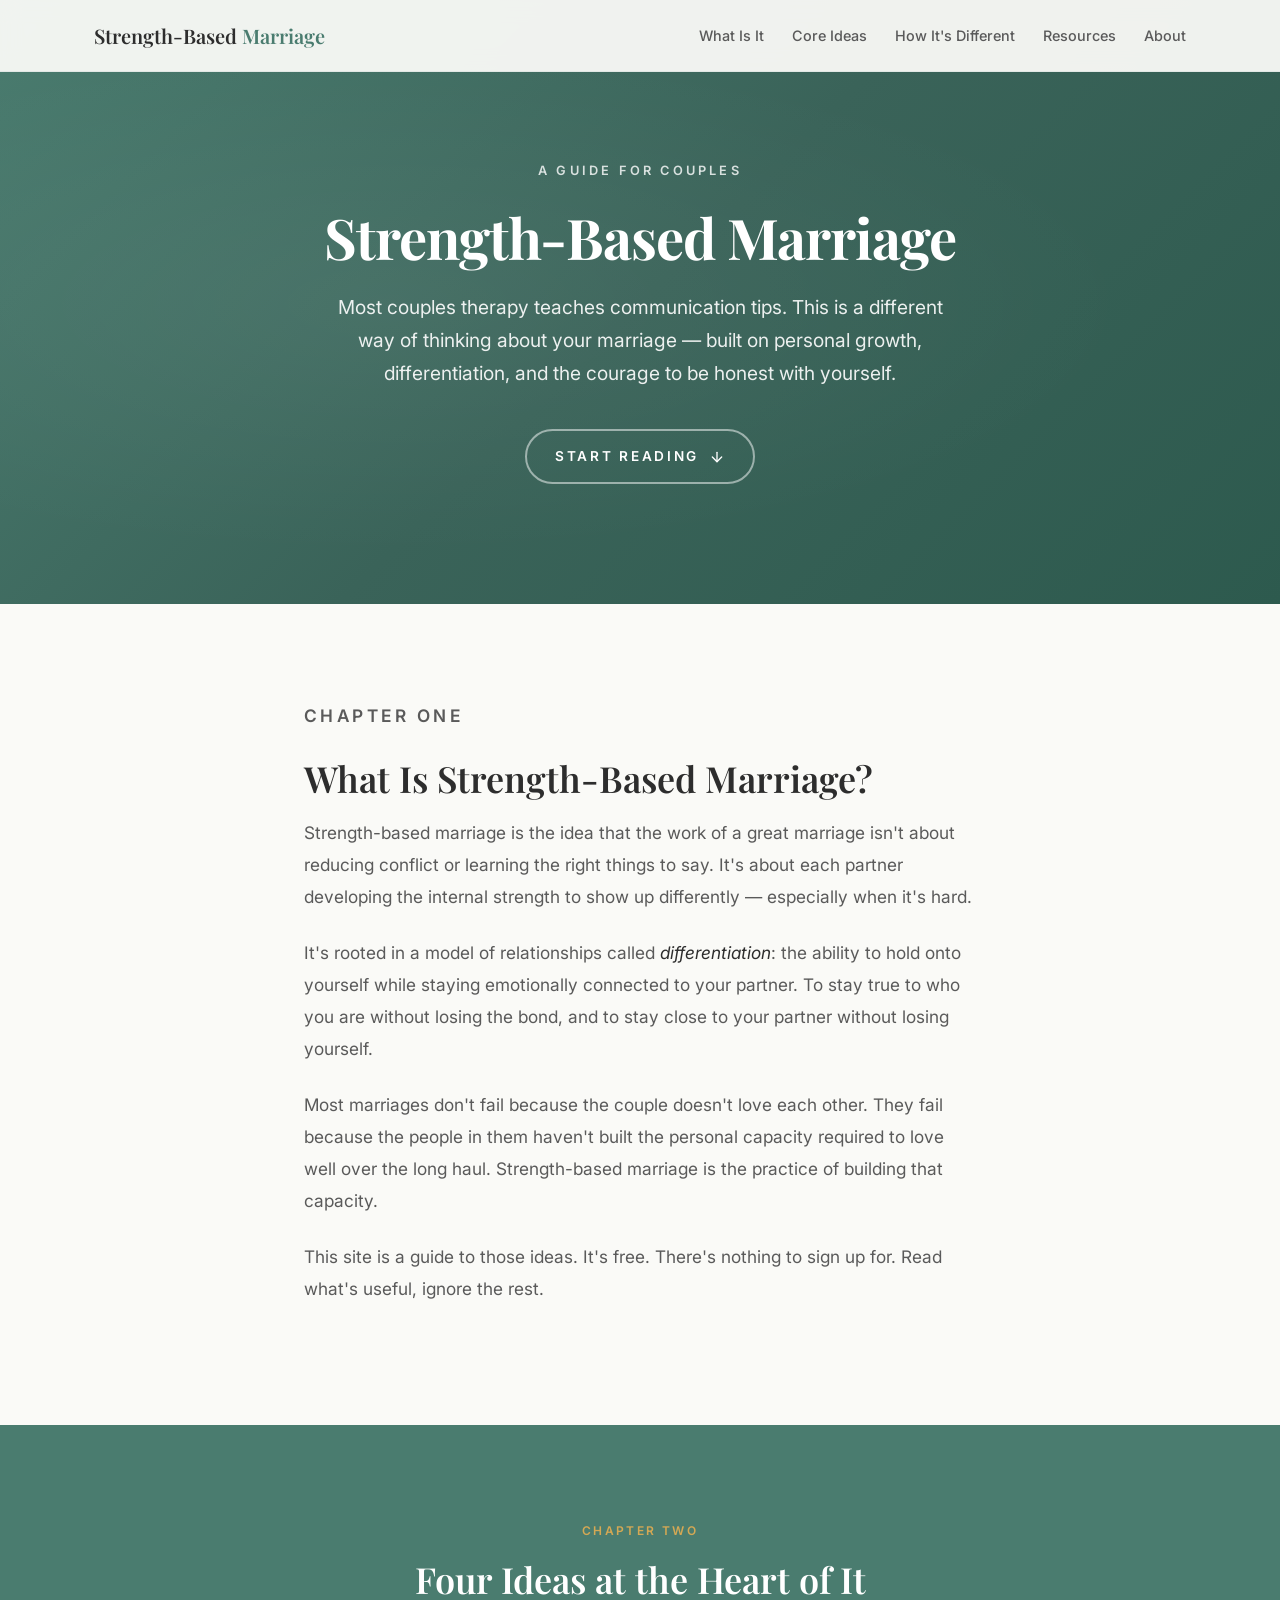
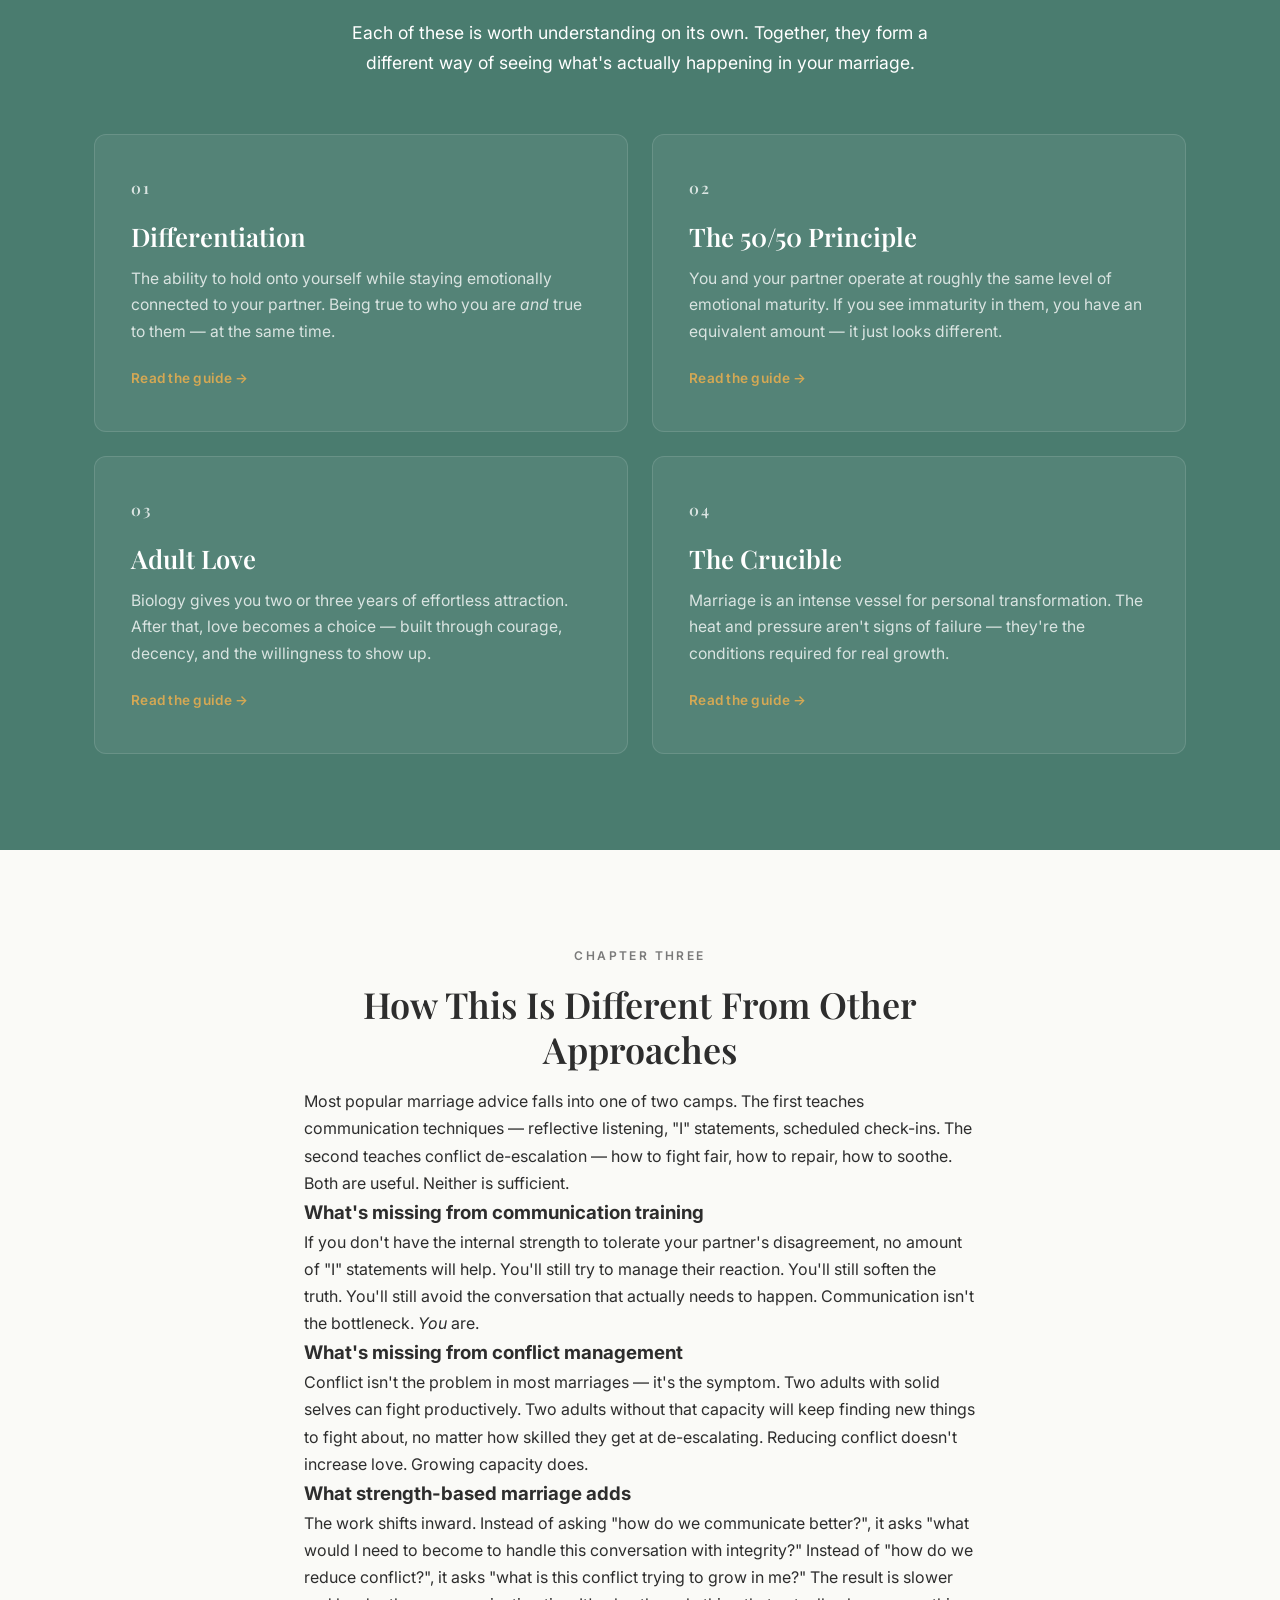
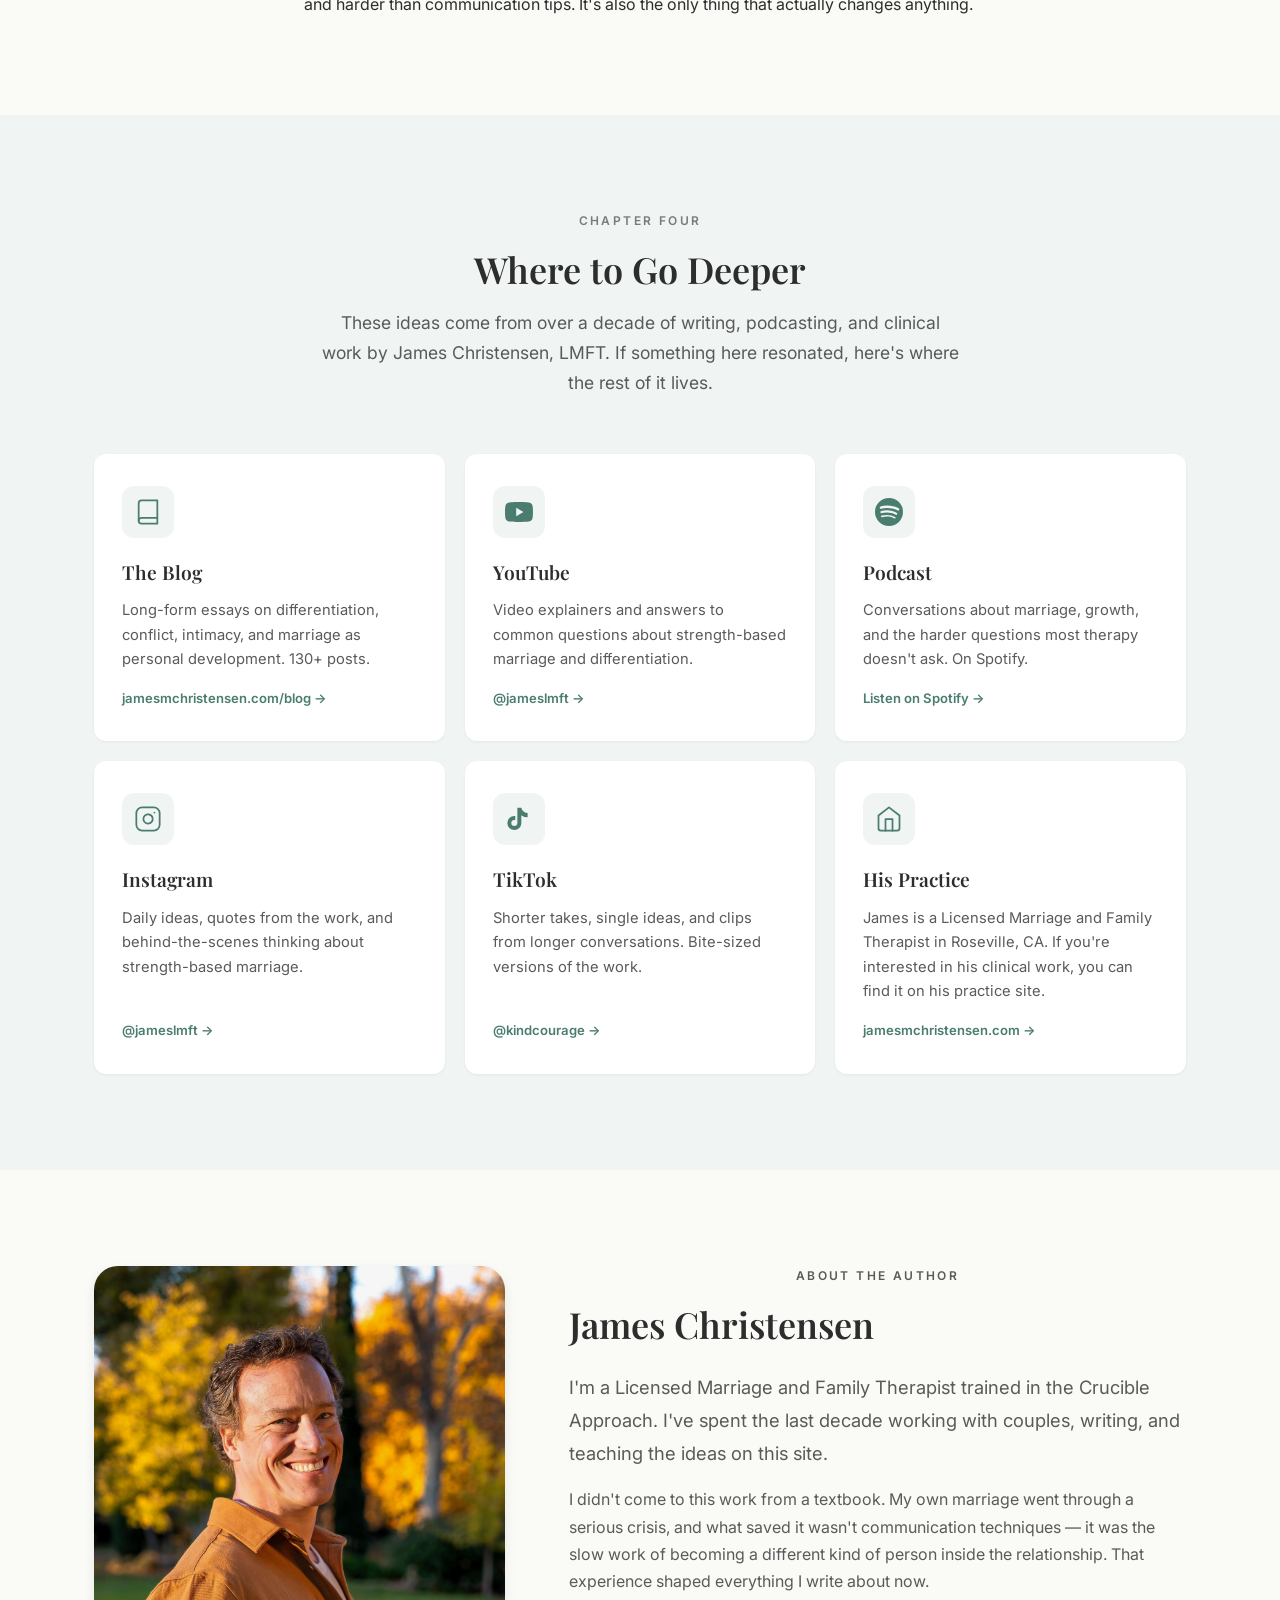
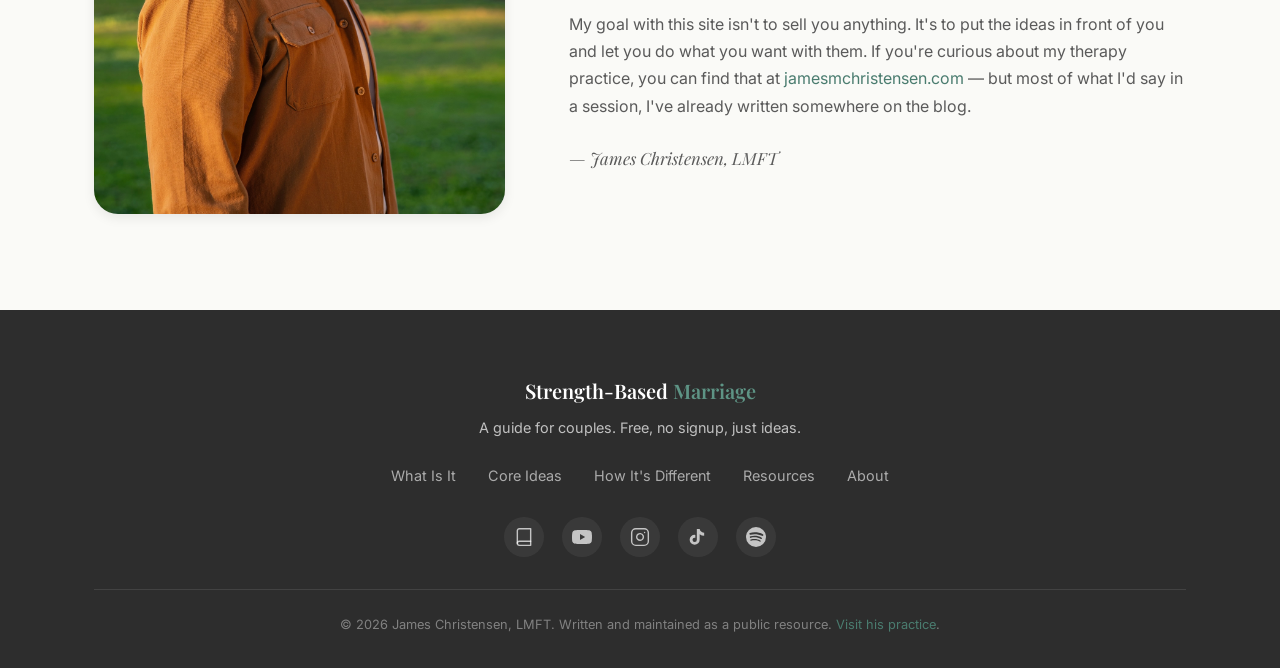
==== index.html @ 33a71a79 "Redesign as an educational guide Strip the commercial framing and reposition the site as a free guid" ====
<!DOCTYPE html>
<html lang="en">
<head>
  <meta charset="UTF-8">
  <meta name="viewport" content="width=device-width, initial-scale=1.0">
  <title>Strength-Based Marriage | A Guide for Couples</title>
  <meta name="description" content="A guide to strength-based marriage. Most couples therapy teaches communication tips. This is a different way of thinking about your relationship — built on differentiation, personal growth, and the courage to be honest with yourself.">
  <link rel="preconnect" href="https://fonts.googleapis.com">
  <link rel="preconnect" href="https://fonts.gstatic.com" crossorigin>
  <link href="https://fonts.googleapis.com/css2?family=Inter:wght@400;500;600&family=Playfair+Display:wght@500;600;700;800;900&display=swap" rel="stylesheet">
  <link rel="stylesheet" href="styles.css">
</head>
<body>

  <!-- Navigation -->
  <nav class="nav" id="nav">
    <div class="container nav-inner">
      <a href="#" class="nav-logo">Strength-Based <span>Marriage</span></a>
      <button class="nav-toggle" id="nav-toggle" aria-label="Toggle menu">
        <span></span><span></span><span></span>
      </button>
      <ul class="nav-links" id="nav-links">
        <li><a href="#what-is-it">What Is It</a></li>
        <li><a href="#core-ideas">Core Ideas</a></li>
        <li><a href="#different">How It's Different</a></li>
        <li><a href="#resources">Resources</a></li>
        <li><a href="#about">About</a></li>
      </ul>
    </div>
  </nav>

  <!-- Hero -->
  <header class="hero" id="hero">
    <div class="container hero-inner">
      <p class="hero-eyebrow">A Guide for Couples</p>
      <h1>Strength-Based Marriage</h1>
      <p class="hero-sub">Most couples therapy teaches communication tips. This is a different way of thinking about your marriage &mdash; built on personal growth, differentiation, and the courage to be honest with yourself.</p>
      <a href="#what-is-it" class="hero-arrow" aria-label="Read more">
        <span>Start reading</span>
        <svg width="16" height="16" viewBox="0 0 24 24" fill="none" stroke="currentColor" stroke-width="2" stroke-linecap="round" stroke-linejoin="round"><line x1="12" y1="5" x2="12" y2="19"/><polyline points="19 12 12 19 5 12"/></svg>
      </a>
    </div>
  </header>

  <!-- What is it -->
  <section class="section section-prose" id="what-is-it">
    <div class="container container-narrow">
      <p class="section-eyebrow">Chapter One</p>
      <h2 class="section-title">What Is Strength-Based Marriage?</h2>
      <p>Strength-based marriage is the idea that the work of a great marriage isn't about reducing conflict or learning the right things to say. It's about each partner developing the internal strength to show up differently &mdash; especially when it's hard.</p>
      <p>It's rooted in a model of relationships called <em>differentiation</em>: the ability to hold onto yourself while staying emotionally connected to your partner. To stay true to who you are without losing the bond, and to stay close to your partner without losing yourself.</p>
      <p>Most marriages don't fail because the couple doesn't love each other. They fail because the people in them haven't built the personal capacity required to love well over the long haul. Strength-based marriage is the practice of building that capacity.</p>
      <p>This site is a guide to those ideas. It's free. There's nothing to sign up for. Read what's useful, ignore the rest.</p>
    </div>
  </section>

  <!-- Core Ideas -->
  <section class="section section-dark" id="core-ideas">
    <div class="container">
      <p class="section-eyebrow eyebrow-light">Chapter Two</p>
      <h2 class="section-title light">Four Ideas at the Heart of It</h2>
      <p class="section-subtitle light">Each of these is worth understanding on its own. Together, they form a different way of seeing what's actually happening in your marriage.</p>
      <div class="grid-2">
        <a href="differentiation.html" class="idea-card">
          <p class="idea-number">01</p>
          <h3>Differentiation</h3>
          <p>The ability to hold onto yourself while staying emotionally connected to your partner. Being true to who you are <em>and</em> true to them &mdash; at the same time.</p>
          <span class="idea-link">Read the guide &rarr;</span>
        </a>
        <a href="the-50-50-principle.html" class="idea-card">
          <p class="idea-number">02</p>
          <h3>The 50/50 Principle</h3>
          <p>You and your partner operate at roughly the same level of emotional maturity. If you see immaturity in them, you have an equivalent amount &mdash; it just looks different.</p>
          <span class="idea-link">Read the guide &rarr;</span>
        </a>
        <a href="adult-love.html" class="idea-card">
          <p class="idea-number">03</p>
          <h3>Adult Love</h3>
          <p>Biology gives you two or three years of effortless attraction. After that, love becomes a choice &mdash; built through courage, decency, and the willingness to show up.</p>
          <span class="idea-link">Read the guide &rarr;</span>
        </a>
        <a href="the-crucible.html" class="idea-card">
          <p class="idea-number">04</p>
          <h3>The Crucible</h3>
          <p>Marriage is an intense vessel for personal transformation. The heat and pressure aren't signs of failure &mdash; they're the conditions required for real growth.</p>
          <span class="idea-link">Read the guide &rarr;</span>
        </a>
      </div>
    </div>
  </section>

  <!-- How It's Different -->
  <section class="section" id="different">
    <div class="container container-narrow">
      <p class="section-eyebrow">Chapter Three</p>
      <h2 class="section-title">How This Is Different From Other Approaches</h2>
      <p>Most popular marriage advice falls into one of two camps. The first teaches communication techniques &mdash; reflective listening, "I" statements, scheduled check-ins. The second teaches conflict de-escalation &mdash; how to fight fair, how to repair, how to soothe. Both are useful. Neither is sufficient.</p>

      <h3>What's missing from communication training</h3>
      <p>If you don't have the internal strength to tolerate your partner's disagreement, no amount of "I" statements will help. You'll still try to manage their reaction. You'll still soften the truth. You'll still avoid the conversation that actually needs to happen. Communication isn't the bottleneck. <em>You</em> are.</p>

      <h3>What's missing from conflict management</h3>
      <p>Conflict isn't the problem in most marriages &mdash; it's the symptom. Two adults with solid selves can fight productively. Two adults without that capacity will keep finding new things to fight about, no matter how skilled they get at de-escalating. Reducing conflict doesn't increase love. Growing capacity does.</p>

      <h3>What strength-based marriage adds</h3>
      <p>The work shifts inward. Instead of asking "how do we communicate better?", it asks "what would I need to become to handle this conversation with integrity?" Instead of "how do we reduce conflict?", it asks "what is this conflict trying to grow in me?" The result is slower and harder than communication tips. It's also the only thing that actually changes anything.</p>
    </div>
  </section>

  <!-- Resources -->
  <section class="section section-alt" id="resources">
    <div class="container">
      <p class="section-eyebrow">Chapter Four</p>
      <h2 class="section-title">Where to Go Deeper</h2>
      <p class="section-subtitle">These ideas come from over a decade of writing, podcasting, and clinical work by James Christensen, LMFT. If something here resonated, here's where the rest of it lives.</p>
      <div class="resources-grid">
        <a href="https://jamesmchristensen.com/blog" target="_blank" rel="noopener" class="resource-card">
          <div class="resource-icon">
            <svg width="28" height="28" viewBox="0 0 24 24" fill="none" stroke="currentColor" stroke-width="1.5" stroke-linecap="round" stroke-linejoin="round"><path d="M4 19.5A2.5 2.5 0 016.5 17H20"/><path d="M6.5 2H20v20H6.5A2.5 2.5 0 014 19.5v-15A2.5 2.5 0 016.5 2z"/></svg>
          </div>
          <h3>The Blog</h3>
          <p>Long-form essays on differentiation, conflict, intimacy, and marriage as personal development. 130+ posts.</p>
          <span class="resource-link">jamesmchristensen.com/blog &rarr;</span>
        </a>
        <a href="https://youtube.com/@jameslmft" target="_blank" rel="noopener" class="resource-card">
          <div class="resource-icon">
            <svg width="28" height="28" viewBox="0 0 24 24" fill="currentColor"><path d="M23.5 6.2a3 3 0 00-2.1-2.1C19.5 3.5 12 3.5 12 3.5s-7.5 0-9.4.6A3 3 0 00.5 6.2C0 8.1 0 12 0 12s0 3.9.5 5.8a3 3 0 002.1 2.1c1.9.6 9.4.6 9.4.6s7.5 0 9.4-.6a3 3 0 002.1-2.1c.5-1.9.5-5.8.5-5.8s0-3.9-.5-5.8zM9.6 15.6V8.4l6.2 3.6-6.2 3.6z"/></svg>
          </div>
          <h3>YouTube</h3>
          <p>Video explainers and answers to common questions about strength-based marriage and differentiation.</p>
          <span class="resource-link">@jameslmft &rarr;</span>
        </a>
        <a href="https://open.spotify.com/show/2PC7NKPstyNi08TNfYcyaT" target="_blank" rel="noopener" class="resource-card">
          <div class="resource-icon">
            <svg width="28" height="28" viewBox="0 0 24 24" fill="currentColor"><path d="M12 0a12 12 0 100 24 12 12 0 000-24zm5.5 17.3a.7.7 0 01-1 .2c-2.8-1.7-6.3-2-10.5-1.1a.7.7 0 11-.3-1.4c4.5-1 8.4-.6 11.5 1.3a.7.7 0 01.3 1zm1.5-3.3a.9.9 0 01-1.2.3c-3.2-2-8.1-2.5-11.9-1.4a.9.9 0 11-.5-1.7c4.3-1.3 9.7-.7 13.4 1.6a.9.9 0 01.2 1.2zm.1-3.4c-3.8-2.3-10.1-2.5-13.7-1.4a1 1 0 11-.6-2c4.2-1.3 11.1-1 15.5 1.6a1 1 0 11-1.1 1.8z"/></svg>
          </div>
          <h3>Podcast</h3>
          <p>Conversations about marriage, growth, and the harder questions most therapy doesn't ask. On Spotify.</p>
          <span class="resource-link">Listen on Spotify &rarr;</span>
        </a>
        <a href="https://instagram.com/jameslmft" target="_blank" rel="noopener" class="resource-card">
          <div class="resource-icon">
            <svg width="28" height="28" viewBox="0 0 24 24" fill="none" stroke="currentColor" stroke-width="1.5" stroke-linecap="round" stroke-linejoin="round"><rect x="2" y="2" width="20" height="20" rx="5"/><path d="M16 11.4A4 4 0 1112.6 8 4 4 0 0116 11.4z"/><line x1="17.5" y1="6.5" x2="17.51" y2="6.5"/></svg>
          </div>
          <h3>Instagram</h3>
          <p>Daily ideas, quotes from the work, and behind-the-scenes thinking about strength-based marriage.</p>
          <span class="resource-link">@jameslmft &rarr;</span>
        </a>
        <a href="https://www.tiktok.com/@kindcourage" target="_blank" rel="noopener" class="resource-card">
          <div class="resource-icon">
            <svg width="28" height="28" viewBox="0 0 24 24" fill="currentColor"><path d="M19.6 6.9a5.7 5.7 0 01-3.4-1.1 5.7 5.7 0 01-2.2-3.5h-3.4v13.1a2.6 2.6 0 11-2.6-2.6c.3 0 .5 0 .8.1V9.5a6 6 0 00-.8-.1 6 6 0 106 6V8.7a8.8 8.8 0 005.4 1.9V6.9h.2z"/></svg>
          </div>
          <h3>TikTok</h3>
          <p>Shorter takes, single ideas, and clips from longer conversations. Bite-sized versions of the work.</p>
          <span class="resource-link">@kindcourage &rarr;</span>
        </a>
        <a href="https://jamesmchristensen.com" target="_blank" rel="noopener" class="resource-card">
          <div class="resource-icon">
            <svg width="28" height="28" viewBox="0 0 24 24" fill="none" stroke="currentColor" stroke-width="1.5" stroke-linecap="round" stroke-linejoin="round"><path d="M3 9l9-7 9 7v11a2 2 0 01-2 2H5a2 2 0 01-2-2z"/><polyline points="9 22 9 12 15 12 15 22"/></svg>
          </div>
          <h3>His Practice</h3>
          <p>James is a Licensed Marriage and Family Therapist in Roseville, CA. If you're interested in his clinical work, you can find it on his practice site.</p>
          <span class="resource-link">jamesmchristensen.com &rarr;</span>
        </a>
      </div>
    </div>
  </section>

  <!-- About -->
  <section class="section" id="about">
    <div class="container">
      <div class="about-layout">
        <div class="about-image">
          <img src="images/james-christensen.jpg" alt="James Christensen, LMFT" class="about-photo">
        </div>
        <div class="about-content">
          <p class="section-eyebrow">About the Author</p>
          <h2 class="section-title text-left">James Christensen</h2>
          <p class="lead">I'm a Licensed Marriage and Family Therapist trained in the Crucible Approach. I've spent the last decade working with couples, writing, and teaching the ideas on this site.</p>
          <p>I didn't come to this work from a textbook. My own marriage went through a serious crisis, and what saved it wasn't communication techniques &mdash; it was the slow work of becoming a different kind of person inside the relationship. That experience shaped everything I write about now.</p>
          <p>My goal with this site isn't to sell you anything. It's to put the ideas in front of you and let you do what you want with them. If you're curious about my therapy practice, you can find that at <a href="https://jamesmchristensen.com" target="_blank" rel="noopener">jamesmchristensen.com</a> &mdash; but most of what I'd say in a session, I've already written somewhere on the blog.</p>
          <p class="byline">&mdash; James Christensen, LMFT</p>
        </div>
      </div>
    </div>
  </section>

  <!-- Footer -->
  <footer class="footer">
    <div class="container footer-inner">
      <div class="footer-brand">
        <a href="#" class="nav-logo">Strength-Based <span>Marriage</span></a>
        <p>A guide for couples. Free, no signup, just ideas.</p>
      </div>
      <div class="footer-links">
        <a href="#what-is-it">What Is It</a>
        <a href="#core-ideas">Core Ideas</a>
        <a href="#different">How It's Different</a>
        <a href="#resources">Resources</a>
        <a href="#about">About</a>
      </div>
      <div class="footer-social" aria-label="Social links">
        <a href="https://jamesmchristensen.com/blog" target="_blank" rel="noopener" aria-label="Blog">
          <svg width="20" height="20" viewBox="0 0 24 24" fill="none" stroke="currentColor" stroke-width="1.7" stroke-linecap="round" stroke-linejoin="round"><path d="M4 19.5A2.5 2.5 0 016.5 17H20"/><path d="M6.5 2H20v20H6.5A2.5 2.5 0 014 19.5v-15A2.5 2.5 0 016.5 2z"/></svg>
        </a>
        <a href="https://youtube.com/@jameslmft" target="_blank" rel="noopener" aria-label="YouTube">
          <svg width="20" height="20" viewBox="0 0 24 24" fill="currentColor"><path d="M23.5 6.2a3 3 0 00-2.1-2.1C19.5 3.5 12 3.5 12 3.5s-7.5 0-9.4.6A3 3 0 00.5 6.2C0 8.1 0 12 0 12s0 3.9.5 5.8a3 3 0 002.1 2.1c1.9.6 9.4.6 9.4.6s7.5 0 9.4-.6a3 3 0 002.1-2.1c.5-1.9.5-5.8.5-5.8s0-3.9-.5-5.8zM9.6 15.6V8.4l6.2 3.6-6.2 3.6z"/></svg>
        </a>
        <a href="https://instagram.com/jameslmft" target="_blank" rel="noopener" aria-label="Instagram">
          <svg width="20" height="20" viewBox="0 0 24 24" fill="none" stroke="currentColor" stroke-width="1.7" stroke-linecap="round" stroke-linejoin="round"><rect x="2" y="2" width="20" height="20" rx="5"/><path d="M16 11.4A4 4 0 1112.6 8 4 4 0 0116 11.4z"/><line x1="17.5" y1="6.5" x2="17.51" y2="6.5"/></svg>
        </a>
        <a href="https://www.tiktok.com/@kindcourage" target="_blank" rel="noopener" aria-label="TikTok">
          <svg width="20" height="20" viewBox="0 0 24 24" fill="currentColor"><path d="M19.6 6.9a5.7 5.7 0 01-3.4-1.1 5.7 5.7 0 01-2.2-3.5h-3.4v13.1a2.6 2.6 0 11-2.6-2.6c.3 0 .5 0 .8.1V9.5a6 6 0 00-.8-.1 6 6 0 106 6V8.7a8.8 8.8 0 005.4 1.9V6.9h.2z"/></svg>
        </a>
        <a href="https://open.spotify.com/show/2PC7NKPstyNi08TNfYcyaT" target="_blank" rel="noopener" aria-label="Podcast on Spotify">
          <svg width="20" height="20" viewBox="0 0 24 24" fill="currentColor"><path d="M12 0a12 12 0 100 24 12 12 0 000-24zm5.5 17.3a.7.7 0 01-1 .2c-2.8-1.7-6.3-2-10.5-1.1a.7.7 0 11-.3-1.4c4.5-1 8.4-.6 11.5 1.3a.7.7 0 01.3 1zm1.5-3.3a.9.9 0 01-1.2.3c-3.2-2-8.1-2.5-11.9-1.4a.9.9 0 11-.5-1.7c4.3-1.3 9.7-.7 13.4 1.6a.9.9 0 01.2 1.2zm.1-3.4c-3.8-2.3-10.1-2.5-13.7-1.4a1 1 0 11-.6-2c4.2-1.3 11.1-1 15.5 1.6a1 1 0 11-1.1 1.8z"/></svg>
        </a>
      </div>
      <div class="footer-bottom">
        <p>&copy; 2026 James Christensen, LMFT. Written and maintained as a public resource. <a href="https://jamesmchristensen.com" target="_blank" rel="noopener">Visit his practice</a>.</p>
      </div>
    </div>
  </footer>

  <script src="script.js"></script>
</body>
</html>
---- styles.css ----
/* ===== Custom Properties ===== */
:root {
  --color-primary: #4A7C6F;
  --color-primary-dark: #3A6359;
  --color-primary-light: #5E9485;
  --color-accent: #C9973E;
  --color-accent-light: #D4A854;
  --color-text: #2D2D2D;
  --color-text-light: #5A5A5A;
  --color-text-muted: #7A7A7A;
  --color-bg: #FAFAF7;
  --color-bg-alt: #F0F5F3;
  --color-bg-card: #FFFFFF;
  --color-white: #FFFFFF;
  --color-border: #E2E8E5;
  --color-border-soft: #E2E8E5;
  --font-body: 'Inter', system-ui, -apple-system, sans-serif;
  --font-heading: 'Playfair Display', Georgia, serif;
  --max-width: 1140px;
  --nav-height: 72px;
  --radius: 8px;
  --radius-lg: 12px;
  --shadow-sm: 0 1px 3px rgba(0,0,0,0.06);
  --shadow-md: 0 4px 12px rgba(0,0,0,0.08);
  --shadow-lg: 0 8px 30px rgba(0,0,0,0.1);
  --transition: 0.3s ease;
}

/* ===== Reset ===== */
*, *::before, *::after { box-sizing: border-box; margin: 0; padding: 0; }
html { scroll-behavior: smooth; scroll-padding-top: var(--nav-height); }
html { -webkit-text-size-adjust: 100%; text-size-adjust: 100%; }
body {
  font-family: var(--font-body);
  color: var(--color-text);
  background: var(--color-bg);
  line-height: 1.7;
  font-size: 16px;
  -webkit-font-smoothing: antialiased;
  -webkit-text-size-adjust: 100%;
}
img { max-width: 100%; display: block; }
a { color: var(--color-primary); text-decoration: none; transition: color var(--transition); }
a:hover { color: var(--color-primary-dark); }
ul { list-style: none; }

/* ===== Layout ===== */
.container { max-width: var(--max-width); margin: 0 auto; padding: 0 24px; }
.container-narrow { max-width: 720px; }
.section { padding: 96px 0; position: relative; }
.section-alt { background: var(--color-bg-alt); }
.section-dark { background: var(--color-primary); color: var(--color-bg); }
.section-prose { padding: 96px 0; }
.section-prose .section-title,
.section-prose .section-eyebrow { text-align: left; margin-left: 0; }
.section-prose p {
  font-size: 1.08rem;
  line-height: 1.85;
  color: var(--color-text-light);
  margin-bottom: 24px;
}
.section-prose h3 {
  font-family: var(--font-heading);
  font-size: 1.45rem;
  font-weight: 600;
  margin: 56px 0 18px;
  color: var(--color-primary-dark);
  line-height: 1.3;
}
.section-prose em { color: var(--color-text); font-style: italic; }
.section-eyebrow {
  font-family: var(--font-body);
  font-size: 0.75rem;
  font-weight: 600;
  text-transform: uppercase;
  letter-spacing: 0.2em;
  color: var(--color-text-muted);
  text-align: center;
  margin-bottom: 16px;
}
.section-prose .section-eyebrow,
.section-eyebrow.text-left { text-align: left; }
.section-eyebrow.eyebrow-light {
  color: var(--color-accent-light);
}
.section-title {
  font-family: var(--font-heading);
  font-size: 2.25rem;
  font-weight: 600;
  color: var(--color-text);
  text-align: center;
  margin-bottom: 16px;
  line-height: 1.25;
}
.section-title.text-left { text-align: left; }
.section-title.light { color: var(--color-white); }
.section-subtitle {
  text-align: center;
  color: var(--color-text-light);
  max-width: 640px;
  margin: 0 auto 56px;
  font-size: 1.1rem;
  line-height: 1.7;
}
.section-subtitle.light { color: rgba(255,255,255,0.85); }
.section-dark .section-title,
.section-dark .section-subtitle { color: var(--color-white); }
.lead { font-size: 1.15rem; color: var(--color-text-light); line-height: 1.8; margin-bottom: 16px; }
.byline {
  font-family: var(--font-heading);
  font-style: italic;
  font-size: 1.05rem;
  color: var(--color-text-light);
  margin-top: 24px;
}
.grid-2 { display: grid; grid-template-columns: repeat(2, 1fr); gap: 24px; }
.grid-3 { display: grid; grid-template-columns: repeat(3, 1fr); gap: 24px; }

/* ===== Buttons ===== */
.btn {
  display: inline-block;
  padding: 14px 28px;
  border-radius: var(--radius);
  font-weight: 600;
  font-size: 0.95rem;
  text-align: center;
  transition: all var(--transition);
  cursor: pointer;
  border: 2px solid transparent;
  font-family: var(--font-body);
  letter-spacing: 0.01em;
}
.btn-primary {
  background: var(--color-primary);
  color: var(--color-white);
  border-color: var(--color-primary);
}
.btn-primary:hover {
  background: var(--color-primary-dark);
  border-color: var(--color-primary-dark);
  color: var(--color-white);
  transform: translateY(-1px);
  box-shadow: var(--shadow-md);
}
.btn-secondary {
  background: transparent;
  color: var(--color-primary);
  border-color: var(--color-primary);
}
.btn-secondary:hover {
  background: var(--color-primary);
  color: var(--color-white);
  transform: translateY(-1px);
}
.btn-outline {
  background: transparent;
  color: var(--color-white);
  border-color: rgba(255,255,255,0.5);
}
.btn-outline:hover {
  background: rgba(255,255,255,0.1);
  border-color: var(--color-white);
  color: var(--color-white);
}
.btn-nav {
  padding: 10px 22px;
  background: var(--color-accent);
  color: var(--color-white);
  border-color: var(--color-accent);
  border-radius: var(--radius);
}
.btn-nav:hover {
  background: var(--color-accent-light);
  border-color: var(--color-accent-light);
  color: var(--color-white);
}
.btn-full { width: 100%; }

/* ===== Navigation ===== */
.nav {
  position: fixed;
  top: 0;
  left: 0;
  right: 0;
  height: var(--nav-height);
  background: rgba(250, 250, 247, 0.95);
  -webkit-backdrop-filter: blur(10px);
  backdrop-filter: blur(10px);
  border-bottom: 1px solid var(--color-border);
  z-index: 1000;
  transition: box-shadow var(--transition);
}
.nav.scrolled { box-shadow: var(--shadow-sm); }
.nav-inner {
  display: flex;
  align-items: center;
  justify-content: space-between;
  height: 100%;
}
.nav-logo {
  font-family: var(--font-heading);
  font-size: 1.25rem;
  font-weight: 600;
  color: var(--color-text);
}
.nav-logo span { color: var(--color-primary); }
.nav-logo:hover { color: var(--color-text); }
.nav-links {
  display: flex;
  align-items: center;
  gap: 28px;
}
.nav-links a {
  color: var(--color-text-light);
  font-size: 0.9rem;
  font-weight: 500;
  transition: color var(--transition);
  text-decoration: none;
}
.nav-links a:hover { color: var(--color-primary); }
.nav-toggle {
  display: none;
  background: none;
  border: none;
  cursor: pointer;
  padding: 4px;
  flex-direction: column;
  gap: 5px;
}
.nav-toggle span {
  display: block;
  width: 24px;
  height: 2px;
  background: var(--color-text);
  transition: all var(--transition);
  border-radius: 2px;
}

/* ===== Hero ===== */
.hero {
  padding: 160px 0 120px;
  background: linear-gradient(135deg, var(--color-primary) 0%, var(--color-primary-dark) 50%, #2D5A4E 100%);
  color: var(--color-white);
  text-align: center;
  position: relative;
  overflow: hidden;
}
.hero::before {
  content: '';
  position: absolute;
  top: 0;
  left: 0;
  right: 0;
  bottom: 0;
  background: radial-gradient(ellipse at 30% 50%, rgba(255,255,255,0.05) 0%, transparent 60%);
  pointer-events: none;
}
.hero-inner { position: relative; max-width: 780px; margin: 0 auto; padding: 0 24px; }
.hero-eyebrow {
  font-family: var(--font-body);
  font-size: 0.8rem;
  font-weight: 600;
  text-transform: uppercase;
  letter-spacing: 0.25em;
  color: rgba(255,255,255,0.8);
  margin-bottom: 24px;
}
.hero h1 {
  font-family: var(--font-heading);
  font-size: 3.5rem;
  font-weight: 700;
  line-height: 1.1;
  margin-bottom: 24px;
  letter-spacing: -0.02em;
}
.hero-sub {
  font-size: 1.2rem;
  opacity: 0.9;
  line-height: 1.7;
  margin: 0 auto 40px;
  max-width: 620px;
}
.hero-arrow {
  display: inline-flex;
  align-items: center;
  gap: 10px;
  font-size: 0.85rem;
  font-weight: 600;
  text-transform: uppercase;
  letter-spacing: 0.2em;
  color: var(--color-white);
  text-decoration: none;
  padding: 14px 28px;
  border: 2px solid rgba(255,255,255,0.5);
  border-radius: 999px;
  transition: all var(--transition);
}
.hero-arrow:hover {
  background: rgba(255,255,255,0.1);
  border-color: var(--color-white);
  color: var(--color-white);
}
.hero-arrow svg { transition: transform var(--transition); }
.hero-arrow:hover svg { transform: translateY(3px); }

/* ===== Philosophy ===== */
.philosophy-card {
  background: var(--color-white);
  padding: 40px 32px;
  border-radius: var(--radius-lg);
  box-shadow: var(--shadow-sm);
  transition: all var(--transition);
}
.philosophy-card:hover {
  transform: translateY(-4px);
  box-shadow: var(--shadow-md);
}
.philosophy-icon {
  width: 64px;
  height: 64px;
  background: var(--color-bg-alt);
  border-radius: var(--radius);
  display: flex;
  align-items: center;
  justify-content: center;
  margin-bottom: 20px;
  color: var(--color-primary);
}
.philosophy-card h3 {
  font-family: var(--font-heading);
  font-size: 1.25rem;
  margin-bottom: 12px;
  color: var(--color-text);
}
.philosophy-card p {
  color: var(--color-text-light);
  font-size: 0.95rem;
  line-height: 1.7;
}

/* ===== About ===== */
.about-layout {
  display: grid;
  grid-template-columns: 1fr 1.5fr;
  gap: 64px;
  align-items: start;
}
.about-image-placeholder {
  width: 100%;
  aspect-ratio: 3/4;
  background: var(--color-bg-alt);
  border-radius: var(--radius-lg);
  display: flex;
  flex-direction: column;
  align-items: center;
  justify-content: center;
  color: var(--color-text-muted);
  gap: 8px;
}
.about-photo {
  width: 100%;
  height: auto;
  display: block;
  aspect-ratio: 3/4;
  object-fit: cover;
  object-position: center top;
  border-radius: 24px;
  box-shadow: var(--shadow-md);
}
.about-content p { margin-bottom: 16px; color: var(--color-text-light); }
.about-content .section-title { margin-bottom: 24px; }
.credentials {
  display: flex;
  flex-direction: column;
  gap: 16px;
  margin-top: 32px;
  padding-top: 32px;
  border-top: 1px solid var(--color-border);
}
.credential {
  display: flex;
  flex-direction: column;
  gap: 2px;
}
.credential strong { color: var(--color-primary); font-size: 0.9rem; }
.credential span { color: var(--color-text-muted); font-size: 0.85rem; }

/* ===== Services ===== */
.service-card {
  background: var(--color-white);
  padding: 40px 32px;
  border-radius: var(--radius-lg);
  box-shadow: var(--shadow-sm);
  display: flex;
  flex-direction: column;
  position: relative;
  transition: all var(--transition);
}
.service-card:hover {
  transform: translateY(-4px);
  box-shadow: var(--shadow-md);
}
.service-card.featured {
  border: 2px solid var(--color-primary);
  box-shadow: var(--shadow-md);
}
.featured-badge {
  position: absolute;
  top: -12px;
  left: 50%;
  transform: translateX(-50%);
  background: var(--color-accent);
  color: var(--color-white);
  padding: 4px 16px;
  border-radius: 20px;
  font-size: 0.8rem;
  font-weight: 600;
}
.service-card h3 {
  font-family: var(--font-heading);
  font-size: 1.35rem;
  margin-bottom: 12px;
  color: var(--color-text);
}
.service-card p {
  color: var(--color-text-light);
  font-size: 0.95rem;
  margin-bottom: 20px;
  line-height: 1.7;
}
.service-list {
  margin-bottom: 28px;
  flex-grow: 1;
}
.service-list li {
  padding: 6px 0 6px 24px;
  position: relative;
  color: var(--color-text-light);
  font-size: 0.9rem;
}
.service-list li::before {
  content: '';
  position: absolute;
  left: 0;
  top: 14px;
  width: 8px;
  height: 8px;
  border-radius: 50%;
  background: var(--color-primary-light);
}
.services-note {
  text-align: center;
  margin-top: 40px;
  color: var(--color-text-muted);
  font-size: 1rem;
  font-style: italic;
}

/* ===== Approach / Steps ===== */
.steps {
  display: flex;
  align-items: flex-start;
  justify-content: center;
  gap: 0;
  max-width: 900px;
  margin: 0 auto;
}
.step {
  text-align: center;
  flex: 1;
  padding: 0 24px;
}
.step-number {
  width: 56px;
  height: 56px;
  border-radius: 50%;
  background: var(--color-primary);
  color: var(--color-white);
  font-family: var(--font-heading);
  font-size: 1.5rem;
  font-weight: 700;
  display: flex;
  align-items: center;
  justify-content: center;
  margin: 0 auto 20px;
}
.step h3 {
  font-family: var(--font-heading);
  font-size: 1.2rem;
  margin-bottom: 12px;
  color: var(--color-text);
}
.step p { color: var(--color-text-light); font-size: 0.95rem; line-height: 1.7; }
.step-connector {
  width: 60px;
  height: 2px;
  background: var(--color-border);
  margin-top: 28px;
  flex-shrink: 0;
}

/* ===== Key Concepts ===== */
.concept-card {
  background: var(--color-white);
  padding: 36px 32px;
  border-radius: var(--radius-lg);
  box-shadow: var(--shadow-sm);
  border-left: 4px solid var(--color-primary);
  transition: all var(--transition);
  display: block;
  color: inherit;
  text-decoration: none;
}
.concept-card:hover {
  transform: translateY(-2px);
  box-shadow: var(--shadow-md);
  color: inherit;
}
.concept-card h3 {
  font-family: var(--font-heading);
  font-size: 1.2rem;
  margin-bottom: 10px;
  color: var(--color-primary-dark);
}
.concept-card p {
  color: var(--color-text-light);
  font-size: 0.95rem;
  line-height: 1.7;
  margin-bottom: 14px;
}
.concept-link {
  color: var(--color-primary);
  font-size: 0.9rem;
  font-weight: 600;
  display: inline-flex;
  align-items: center;
  gap: 4px;
  transition: gap var(--transition);
}
.concept-card:hover .concept-link {
  gap: 8px;
}

/* ===== Idea Cards (home: Core Ideas) ===== */
.idea-card {
  display: block;
  background: rgba(255,255,255,0.06);
  border: 1px solid rgba(255,255,255,0.12);
  padding: 40px 36px;
  border-radius: var(--radius-lg);
  text-decoration: none;
  color: inherit;
  transition: all var(--transition);
  -webkit-tap-highlight-color: transparent;
}
.idea-card:hover {
  background: rgba(255,255,255,0.1);
  border-color: rgba(255,255,255,0.25);
  transform: translateY(-2px);
  color: inherit;
}
.idea-number {
  font-family: var(--font-heading);
  font-size: 0.95rem;
  font-weight: 600;
  color: var(--color-accent-light);
  letter-spacing: 0.1em;
  margin-bottom: 16px;
}
.idea-card h3 {
  font-family: var(--font-heading);
  font-size: 1.6rem;
  font-weight: 600;
  color: var(--color-white);
  margin-bottom: 14px;
  line-height: 1.25;
}
.idea-card p {
  font-size: 0.98rem;
  line-height: 1.7;
  color: rgba(255,255,255,0.78);
  margin-bottom: 18px;
}
.idea-link {
  font-size: 0.85rem;
  font-weight: 600;
  color: var(--color-accent-light);
  display: inline-flex;
  align-items: center;
  gap: 4px;
  transition: gap var(--transition);
  letter-spacing: 0.02em;
}
.idea-card:hover .idea-link { gap: 10px; }

/* ===== Resource Cards ===== */
.resources-grid {
  display: grid;
  grid-template-columns: repeat(3, 1fr);
  gap: 20px;
}
.resource-card {
  display: flex;
  flex-direction: column;
  background: var(--color-white);
  border-radius: var(--radius-lg);
  padding: 32px 28px;
  text-decoration: none;
  color: inherit;
  box-shadow: var(--shadow-sm);
  transition: all var(--transition);
  -webkit-tap-highlight-color: transparent;
}
.resource-card:hover {
  transform: translateY(-3px);
  box-shadow: var(--shadow-md);
  color: inherit;
}
.resource-icon {
  width: 52px;
  height: 52px;
  border-radius: 12px;
  background: var(--color-bg-alt);
  color: var(--color-primary);
  display: inline-flex;
  align-items: center;
  justify-content: center;
  margin-bottom: 18px;
}
.resource-card h3 {
  font-family: var(--font-heading);
  font-size: 1.2rem;
  font-weight: 600;
  color: var(--color-text);
  margin-bottom: 10px;
}
.resource-card p {
  font-size: 0.92rem;
  line-height: 1.65;
  color: var(--color-text-light);
  margin-bottom: 16px;
  flex-grow: 1;
}
.resource-link {
  font-size: 0.82rem;
  font-weight: 600;
  color: var(--color-primary);
  display: inline-flex;
  align-items: center;
  gap: 4px;
  transition: gap var(--transition);
  word-break: break-word;
}
.resource-card:hover .resource-link { gap: 8px; }

/* ===== Article Pages ===== */
.article-header {
  padding: 140px 0 60px;
  background: linear-gradient(135deg, var(--color-primary) 0%, var(--color-primary-dark) 100%);
  color: var(--color-white);
  text-align: center;
}
.article-eyebrow {
  font-size: 0.85rem;
  text-transform: uppercase;
  letter-spacing: 0.15em;
  opacity: 0.75;
  margin-bottom: 16px;
}
.article-header h1 {
  font-family: var(--font-heading);
  font-size: 3rem;
  font-weight: 600;
  line-height: 1.2;
  margin-bottom: 16px;
  letter-spacing: -0.01em;
}
.article-header .article-deck {
  font-size: 1.15rem;
  opacity: 0.9;
  max-width: 640px;
  margin: 0 auto;
  line-height: 1.6;
}
.article-body {
  max-width: 720px;
  margin-left: auto;
  margin-right: auto;
  padding-top: 72px;
  padding-bottom: 72px;
  display: block;
}
.article-body p {
  font-size: 1.08rem;
  line-height: 1.85;
  color: var(--color-text);
  margin-bottom: 24px;
}
.article-body h2 {
  font-family: var(--font-heading);
  font-size: 1.75rem;
  font-weight: 600;
  color: var(--color-text);
  margin-top: 56px;
  margin-bottom: 20px;
  line-height: 1.3;
}
.article-body h3 {
  font-family: var(--font-heading);
  font-size: 1.3rem;
  font-weight: 600;
  color: var(--color-primary-dark);
  margin-top: 36px;
  margin-bottom: 14px;
}
.article-body ul {
  margin: 0 0 28px;
  padding-left: 0;
}
.article-body ul li {
  position: relative;
  padding: 4px 0 4px 28px;
  font-size: 1.05rem;
  line-height: 1.7;
  color: var(--color-text-light);
  margin-bottom: 6px;
  list-style: none;
}
.article-body ul li::before {
  content: '';
  position: absolute;
  left: 4px;
  top: 16px;
  width: 8px;
  height: 8px;
  border-radius: 50%;
  background: var(--color-primary-light);
}
.pull-quote {
  font-family: var(--font-heading);
  font-size: 1.5rem;
  font-style: italic;
  color: var(--color-primary-dark);
  line-height: 1.5;
  padding: 32px 0 32px 32px;
  margin: 40px 0;
  border-left: 4px solid var(--color-accent);
  background: var(--color-bg-alt);
  padding: 32px;
  border-radius: var(--radius);
}
.article-cta {
  background: var(--color-bg-alt);
  padding: 64px 0;
  text-align: center;
}
.article-cta h2 {
  font-family: var(--font-heading);
  font-size: 1.85rem;
  font-weight: 600;
  margin-bottom: 16px;
  color: var(--color-text);
}
.article-cta p {
  font-size: 1.05rem;
  color: var(--color-text-light);
  max-width: 540px;
  margin: 0 auto 28px;
  line-height: 1.7;
}
.back-link {
  display: inline-flex;
  align-items: center;
  gap: 6px;
  color: var(--color-primary);
  font-size: 0.95rem;
  font-weight: 500;
  margin-bottom: 24px;
  transition: gap var(--transition);
}
.back-link:hover { gap: 10px; }
.related-concepts {
  background: var(--color-white);
  padding: 64px 0;
  border-top: 1px solid var(--color-border);
}
.related-concepts h2 {
  font-family: var(--font-heading);
  font-size: 1.5rem;
  text-align: center;
  margin-bottom: 32px;
  color: var(--color-text);
}
.related-grid {
  display: grid;
  grid-template-columns: repeat(3, 1fr);
  gap: 20px;
  max-width: var(--max-width);
  margin: 0 auto;
  padding: 0 24px;
}
.related-card {
  display: block;
  padding: 24px;
  background: var(--color-bg-alt);
  border-radius: var(--radius);
  color: inherit;
  text-decoration: none;
  transition: all var(--transition);
  border-left: 3px solid var(--color-primary-light);
}
.related-card:hover {
  background: var(--color-white);
  box-shadow: var(--shadow-sm);
  color: inherit;
  transform: translateY(-2px);
}
.related-card h3 {
  font-family: var(--font-heading);
  font-size: 1.05rem;
  margin-bottom: 6px;
  color: var(--color-primary-dark);
}
.related-card p {
  font-size: 0.88rem;
  color: var(--color-text-muted);
  line-height: 1.5;
}
@media (max-width: 768px) {
  .article-header { padding: 110px 0 48px; }
  .article-header h1 { font-size: 2.1rem; }
  .article-body { padding-top: 48px; padding-bottom: 48px; }
  .article-body p { font-size: 1rem; }
  .pull-quote { font-size: 1.2rem; padding: 24px; }
  .related-grid { grid-template-columns: 1fr; }
}

/* ===== Contact ===== */
.contact-layout {
  display: grid;
  grid-template-columns: 1fr 1fr;
  gap: 64px;
  align-items: start;
}
.contact-info .section-title { margin-bottom: 16px; }
.contact-details { margin-top: 32px; display: flex; flex-direction: column; gap: 20px; }
.contact-detail {
  display: flex;
  gap: 16px;
  align-items: flex-start;
}
.contact-detail svg { color: var(--color-primary); flex-shrink: 0; margin-top: 2px; }
.contact-detail strong { display: block; font-size: 0.85rem; color: var(--color-text); margin-bottom: 2px; }
.contact-detail span,
.contact-detail a { color: var(--color-text-light); font-size: 0.95rem; }
.contact-form-wrap {
  background: var(--color-white);
  padding: 40px;
  border-radius: var(--radius-lg);
  box-shadow: var(--shadow-md);
}
.form-group { margin-bottom: 20px; }
.form-group label {
  display: block;
  font-size: 0.9rem;
  font-weight: 500;
  color: var(--color-text);
  margin-bottom: 6px;
}
.optional { color: var(--color-text-muted); font-weight: 400; }
.form-group input,
.form-group textarea {
  width: 100%;
  padding: 12px 16px;
  border: 1px solid var(--color-border);
  border-radius: var(--radius);
  font-family: var(--font-body);
  font-size: 0.95rem;
  color: var(--color-text);
  background: var(--color-bg);
  transition: border-color var(--transition), box-shadow var(--transition);
}
.form-group input:focus,
.form-group textarea:focus {
  outline: none;
  border-color: var(--color-primary);
  box-shadow: 0 0 0 3px rgba(74, 124, 111, 0.1);
}
.form-group textarea { resize: vertical; min-height: 100px; }
.form-note {
  text-align: center;
  margin-top: 12px;
  color: var(--color-text-muted);
  font-size: 0.85rem;
}

/* ===== Footer ===== */
.footer {
  background: var(--color-text);
  color: rgba(255,255,255,0.7);
  padding: 64px 0 32px;
}
.footer-inner { text-align: center; }
.footer-brand { margin-bottom: 24px; }
.footer-brand .nav-logo { color: var(--color-white); }
.footer-brand .nav-logo span { color: var(--color-primary-light); }
.footer-brand p { margin-top: 8px; font-size: 0.9rem; }
.footer-links {
  display: flex;
  justify-content: center;
  gap: 32px;
  margin-bottom: 28px;
  flex-wrap: wrap;
}
.footer-links a {
  color: rgba(255,255,255,0.6);
  font-size: 0.9rem;
  transition: color var(--transition);
}
.footer-links a:hover { color: var(--color-white); }
.footer-social {
  display: flex;
  justify-content: center;
  gap: 18px;
  margin-bottom: 32px;
}
.footer-social a {
  display: inline-flex;
  align-items: center;
  justify-content: center;
  width: 40px;
  height: 40px;
  border-radius: 50%;
  background: rgba(255,255,255,0.06);
  color: rgba(255,255,255,0.7);
  transition: all var(--transition);
}
.footer-social a:hover {
  background: var(--color-primary);
  color: var(--color-white);
  transform: translateY(-2px);
}
.footer-bottom {
  border-top: 1px solid rgba(255,255,255,0.1);
  padding-top: 24px;
}
.footer-bottom p { font-size: 0.8rem; color: rgba(255,255,255,0.4); }
.hp-field {
  position: absolute;
  left: -10000px;
  top: auto;
  width: 1px;
  height: 1px;
  overflow: hidden;
}

/* ===== Responsive ===== */
@media (max-width: 992px) {
  .grid-3 { grid-template-columns: 1fr; max-width: 480px; margin-left: auto; margin-right: auto; }
  .resources-grid { grid-template-columns: repeat(2, 1fr); }
  .about-layout { grid-template-columns: 1fr; gap: 40px; }
  .about-image { max-width: 320px; margin: 0 auto; }
  .contact-layout { grid-template-columns: 1fr; gap: 40px; }
  .steps { flex-direction: column; align-items: center; gap: 32px; }
  .step { max-width: 400px; }
  .step-connector { width: 2px; height: 40px; margin: 0; }
}

@media (max-width: 768px) {
  .hero { padding: 130px 0 80px; }
  .hero h1 { font-size: 2.5rem; }
  .hero-eyebrow { font-size: 0.7rem; margin-bottom: 18px; }
  .hero-sub { font-size: 1.05rem; }
  .section { padding: 64px 0; }
  .section-prose { padding: 64px 0; }
  .section-title { font-size: 1.85rem; }
  .section-subtitle { margin-bottom: 40px; }
  .grid-2 { grid-template-columns: 1fr; }
  .resources-grid { grid-template-columns: 1fr; }
  .idea-card { padding: 32px 28px; }
  .idea-card h3 { font-size: 1.35rem; }
  .nav-toggle { display: flex; }
  .nav-links {
    position: fixed;
    top: var(--nav-height);
    left: 0;
    right: 0;
    background: var(--color-white);
    flex-direction: column;
    padding: 24px;
    gap: 16px;
    box-shadow: var(--shadow-lg);
    transform: translateY(-100%);
    opacity: 0;
    pointer-events: none;
    transition: all var(--transition);
  }
  .nav-links.open {
    transform: translateY(0);
    opacity: 1;
    pointer-events: auto;
  }
  .nav-links .btn-nav {
    width: 100%;
    text-align: center;
  }
  .contact-form-wrap { padding: 28px 20px; }
}

@media (max-width: 480px) {
  .hero h1 { font-size: 2rem; line-height: 1.15; }
  .hero-sub { font-size: 1rem; }
  .hero-arrow { padding: 12px 22px; font-size: 0.78rem; }
  .container { padding: 0 16px; }
  .philosophy-card,
  .service-card,
  .concept-card,
  .idea-card,
  .resource-card { padding: 28px 22px; }
  .section-title { font-size: 1.65rem; }
  .section-prose p { font-size: 1rem; }
}
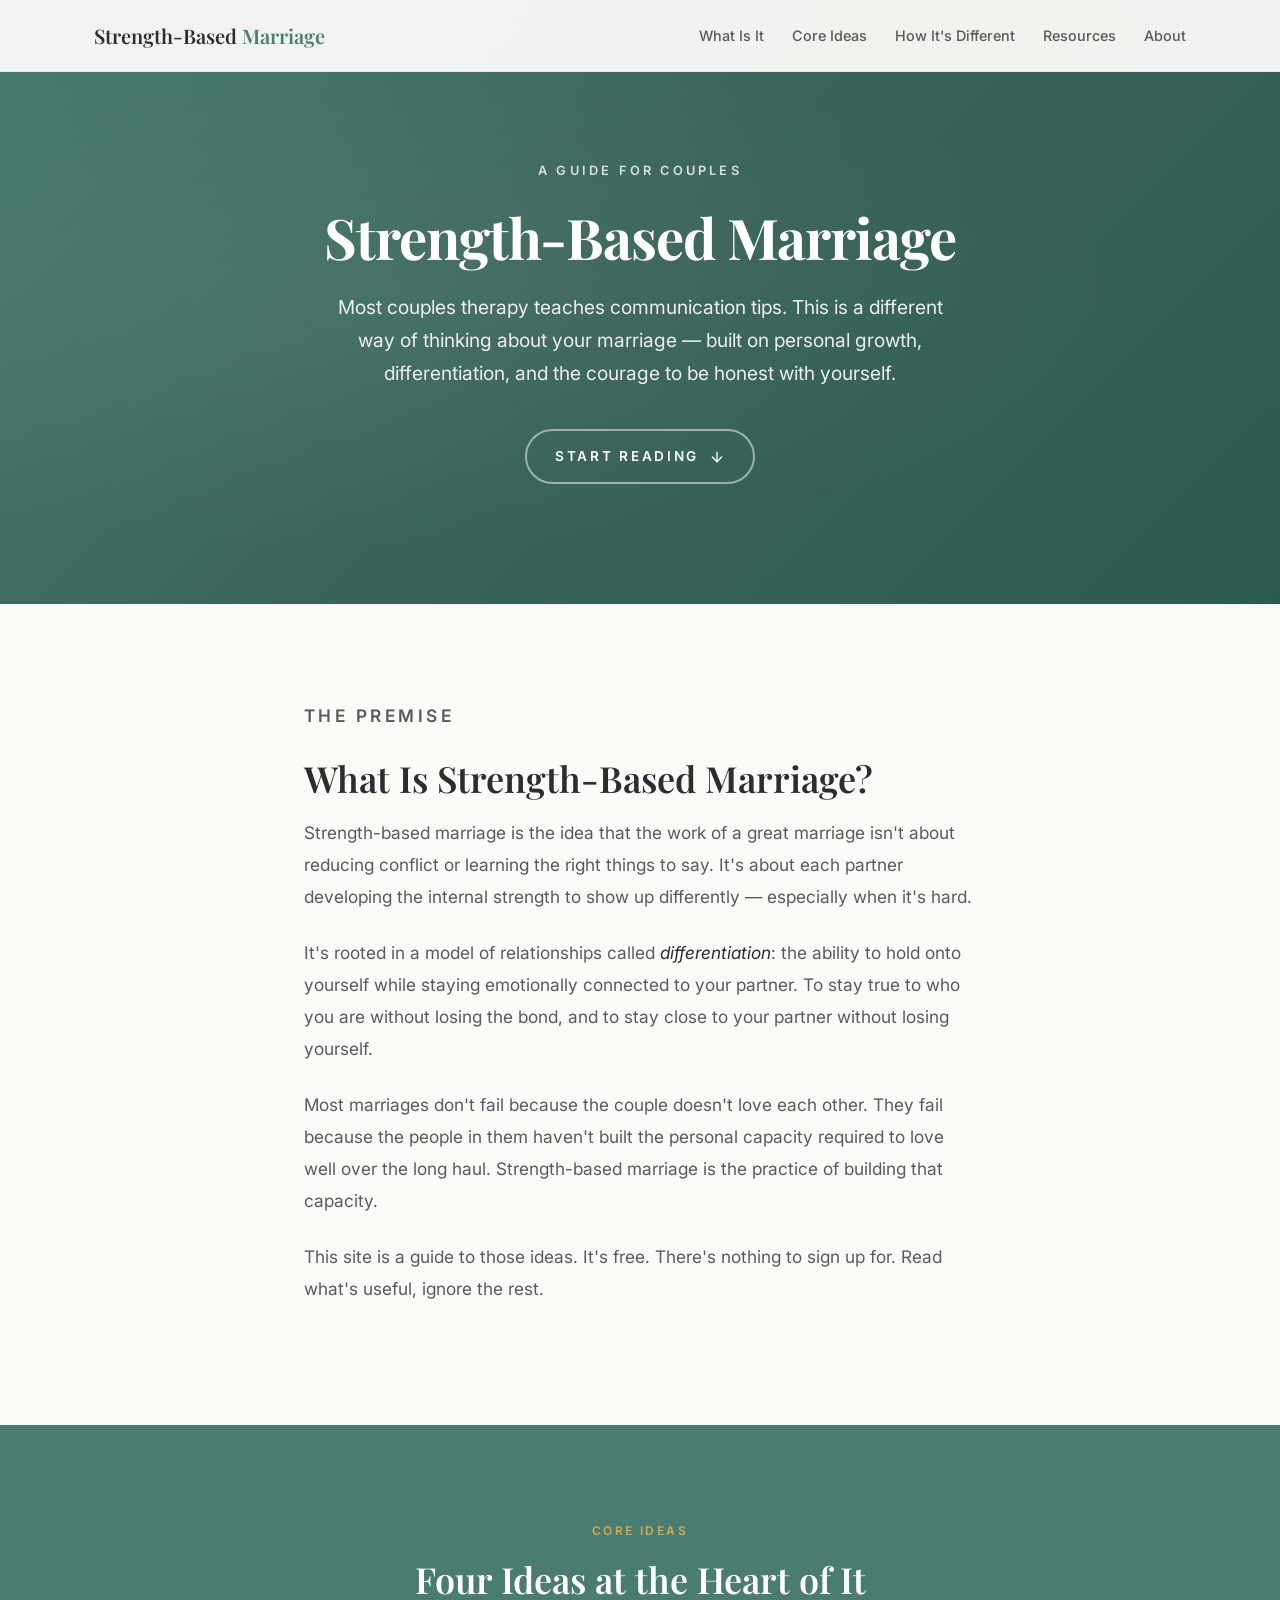
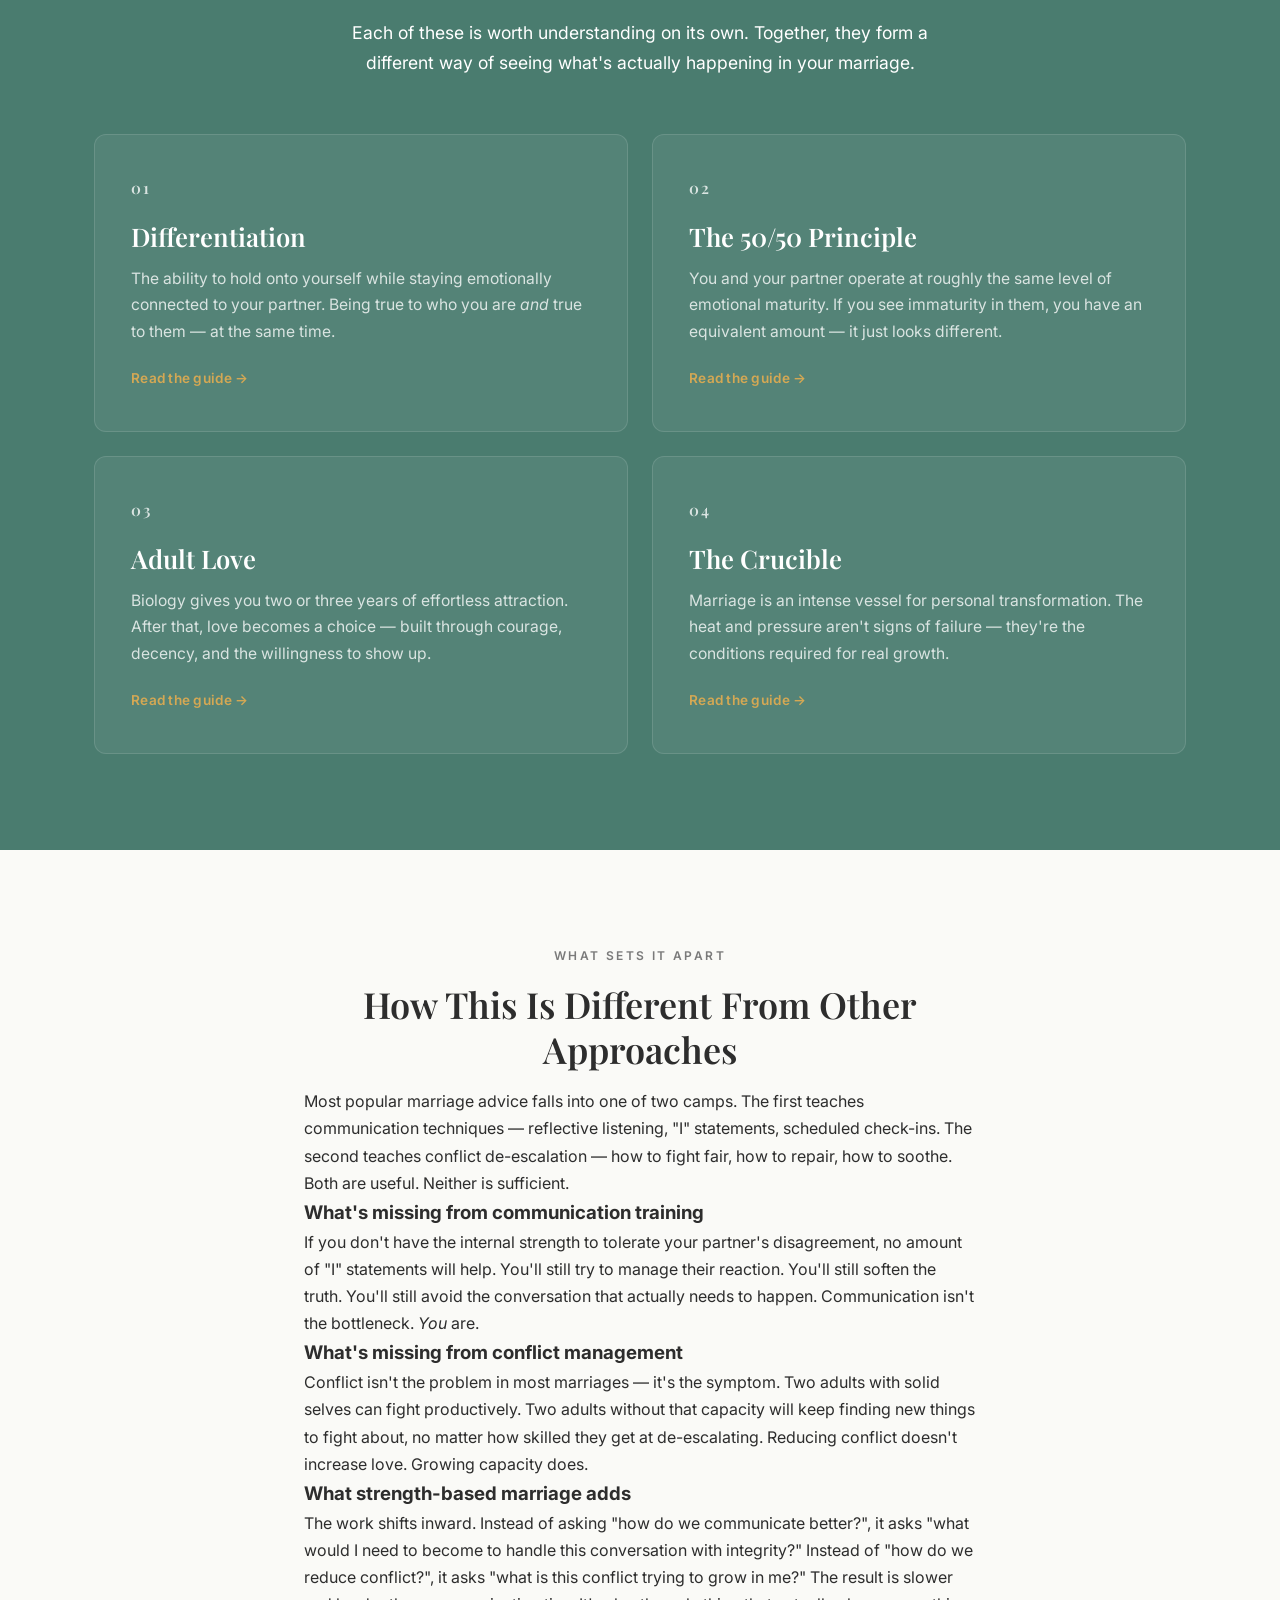
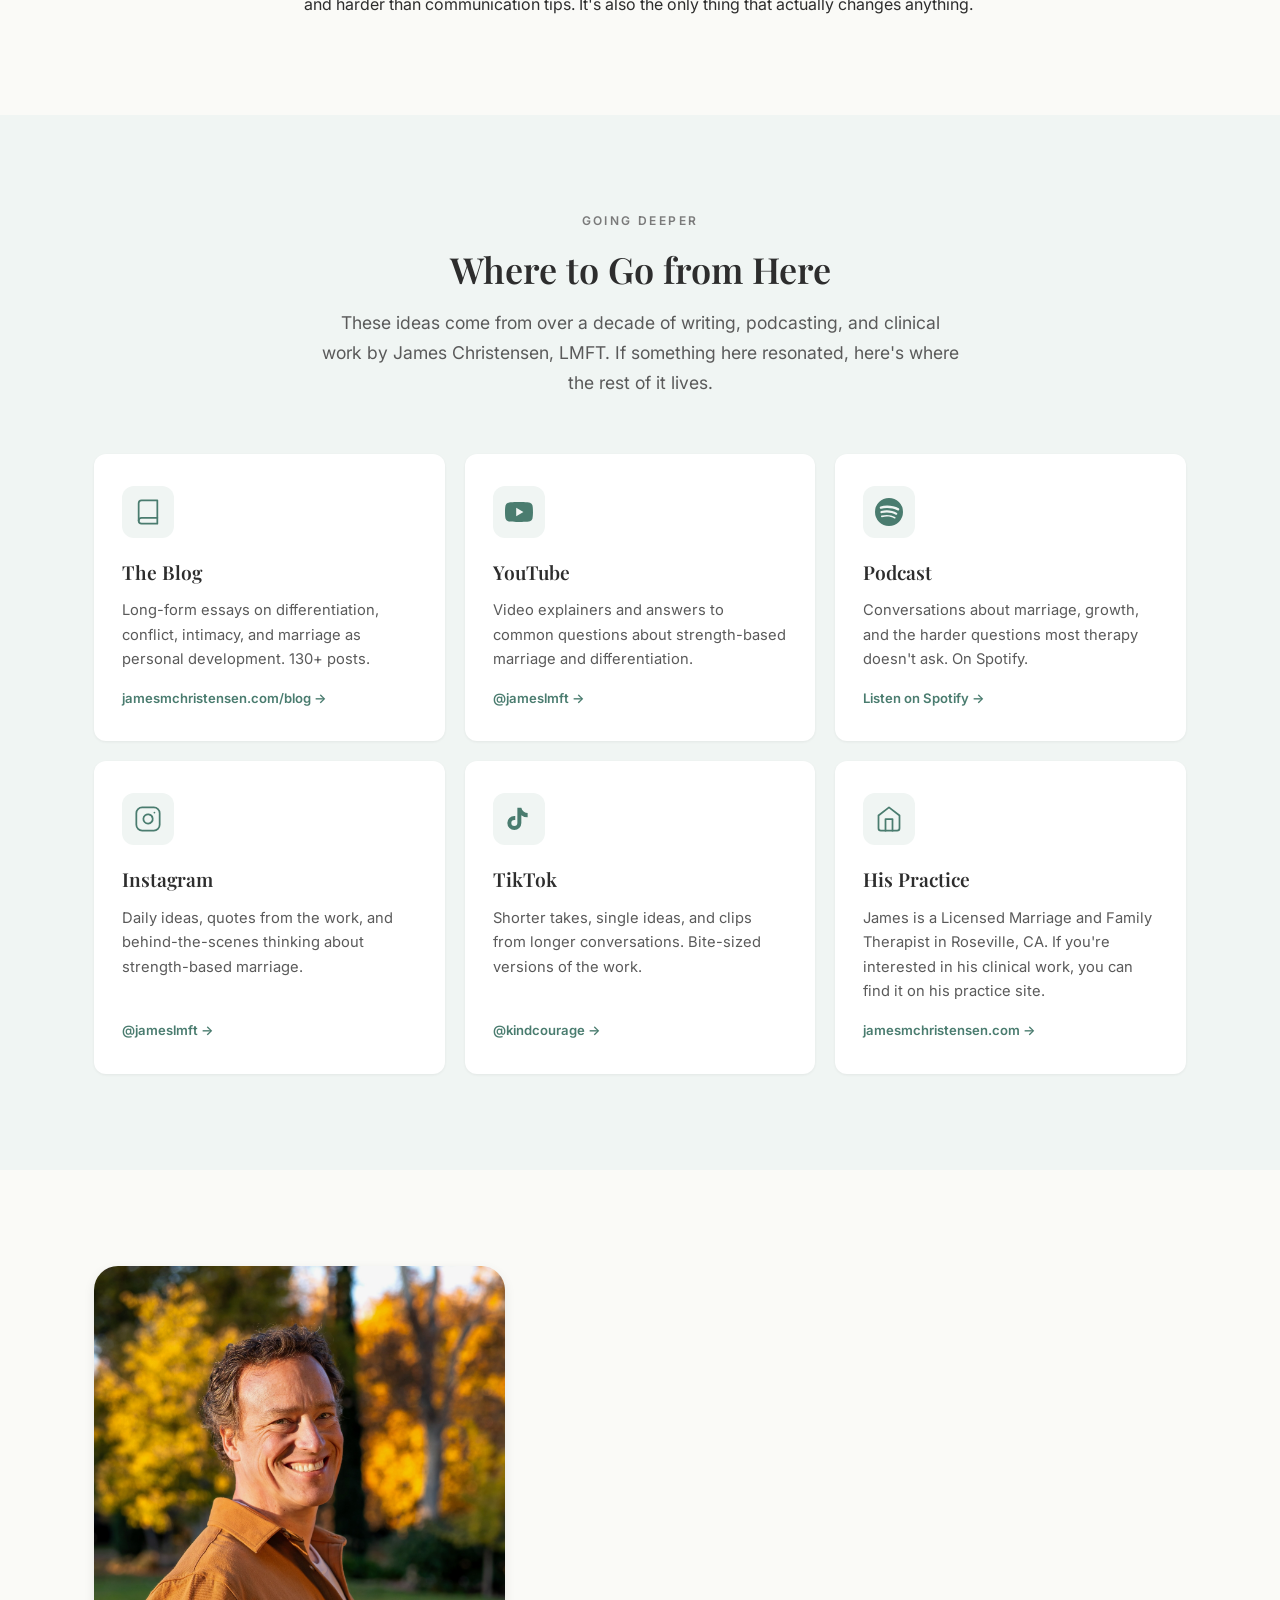
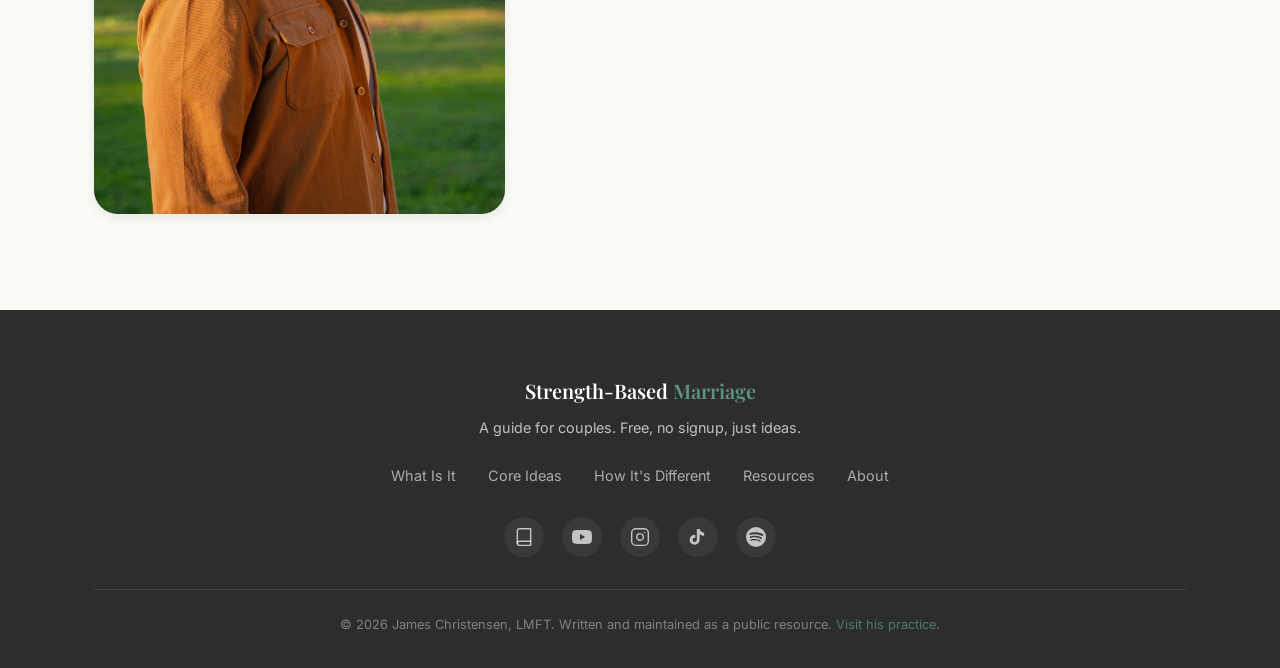
==== commit 27aefab6: "Replace Chapter labels with descriptive section eyebrows The Premise / Core Ideas / What Sets It Apa" ====
--- a/index.html
+++ b/index.html
@@ -45,7 +45,7 @@
   <!-- What is it -->
   <section class="section section-prose" id="what-is-it">
     <div class="container container-narrow">
-      <p class="section-eyebrow">Chapter One</p>
+      <p class="section-eyebrow">The Premise</p>
       <h2 class="section-title">What Is Strength-Based Marriage?</h2>
       <p>Strength-based marriage is the idea that the work of a great marriage isn't about reducing conflict or learning the right things to say. It's about each partner developing the internal strength to show up differently &mdash; especially when it's hard.</p>
       <p>It's rooted in a model of relationships called <em>differentiation</em>: the ability to hold onto yourself while staying emotionally connected to your partner. To stay true to who you are without losing the bond, and to stay close to your partner without losing yourself.</p>
@@ -57,7 +57,7 @@
   <!-- Core Ideas -->
   <section class="section section-dark" id="core-ideas">
     <div class="container">
-      <p class="section-eyebrow eyebrow-light">Chapter Two</p>
+      <p class="section-eyebrow eyebrow-light">Core Ideas</p>
       <h2 class="section-title light">Four Ideas at the Heart of It</h2>
       <p class="section-subtitle light">Each of these is worth understanding on its own. Together, they form a different way of seeing what's actually happening in your marriage.</p>
       <div class="grid-2">
@@ -92,7 +92,7 @@
   <!-- How It's Different -->
   <section class="section" id="different">
     <div class="container container-narrow">
-      <p class="section-eyebrow">Chapter Three</p>
+      <p class="section-eyebrow">What Sets It Apart</p>
       <h2 class="section-title">How This Is Different From Other Approaches</h2>
       <p>Most popular marriage advice falls into one of two camps. The first teaches communication techniques &mdash; reflective listening, "I" statements, scheduled check-ins. The second teaches conflict de-escalation &mdash; how to fight fair, how to repair, how to soothe. Both are useful. Neither is sufficient.</p>
 
@@ -110,8 +110,8 @@
   <!-- Resources -->
   <section class="section section-alt" id="resources">
     <div class="container">
-      <p class="section-eyebrow">Chapter Four</p>
-      <h2 class="section-title">Where to Go Deeper</h2>
+      <p class="section-eyebrow">Going Deeper</p>
+      <h2 class="section-title">Where to Go from Here</h2>
       <p class="section-subtitle">These ideas come from over a decade of writing, podcasting, and clinical work by James Christensen, LMFT. If something here resonated, here's where the rest of it lives.</p>
       <div class="resources-grid">
         <a href="https://jamesmchristensen.com/blog" target="_blank" rel="noopener" class="resource-card">
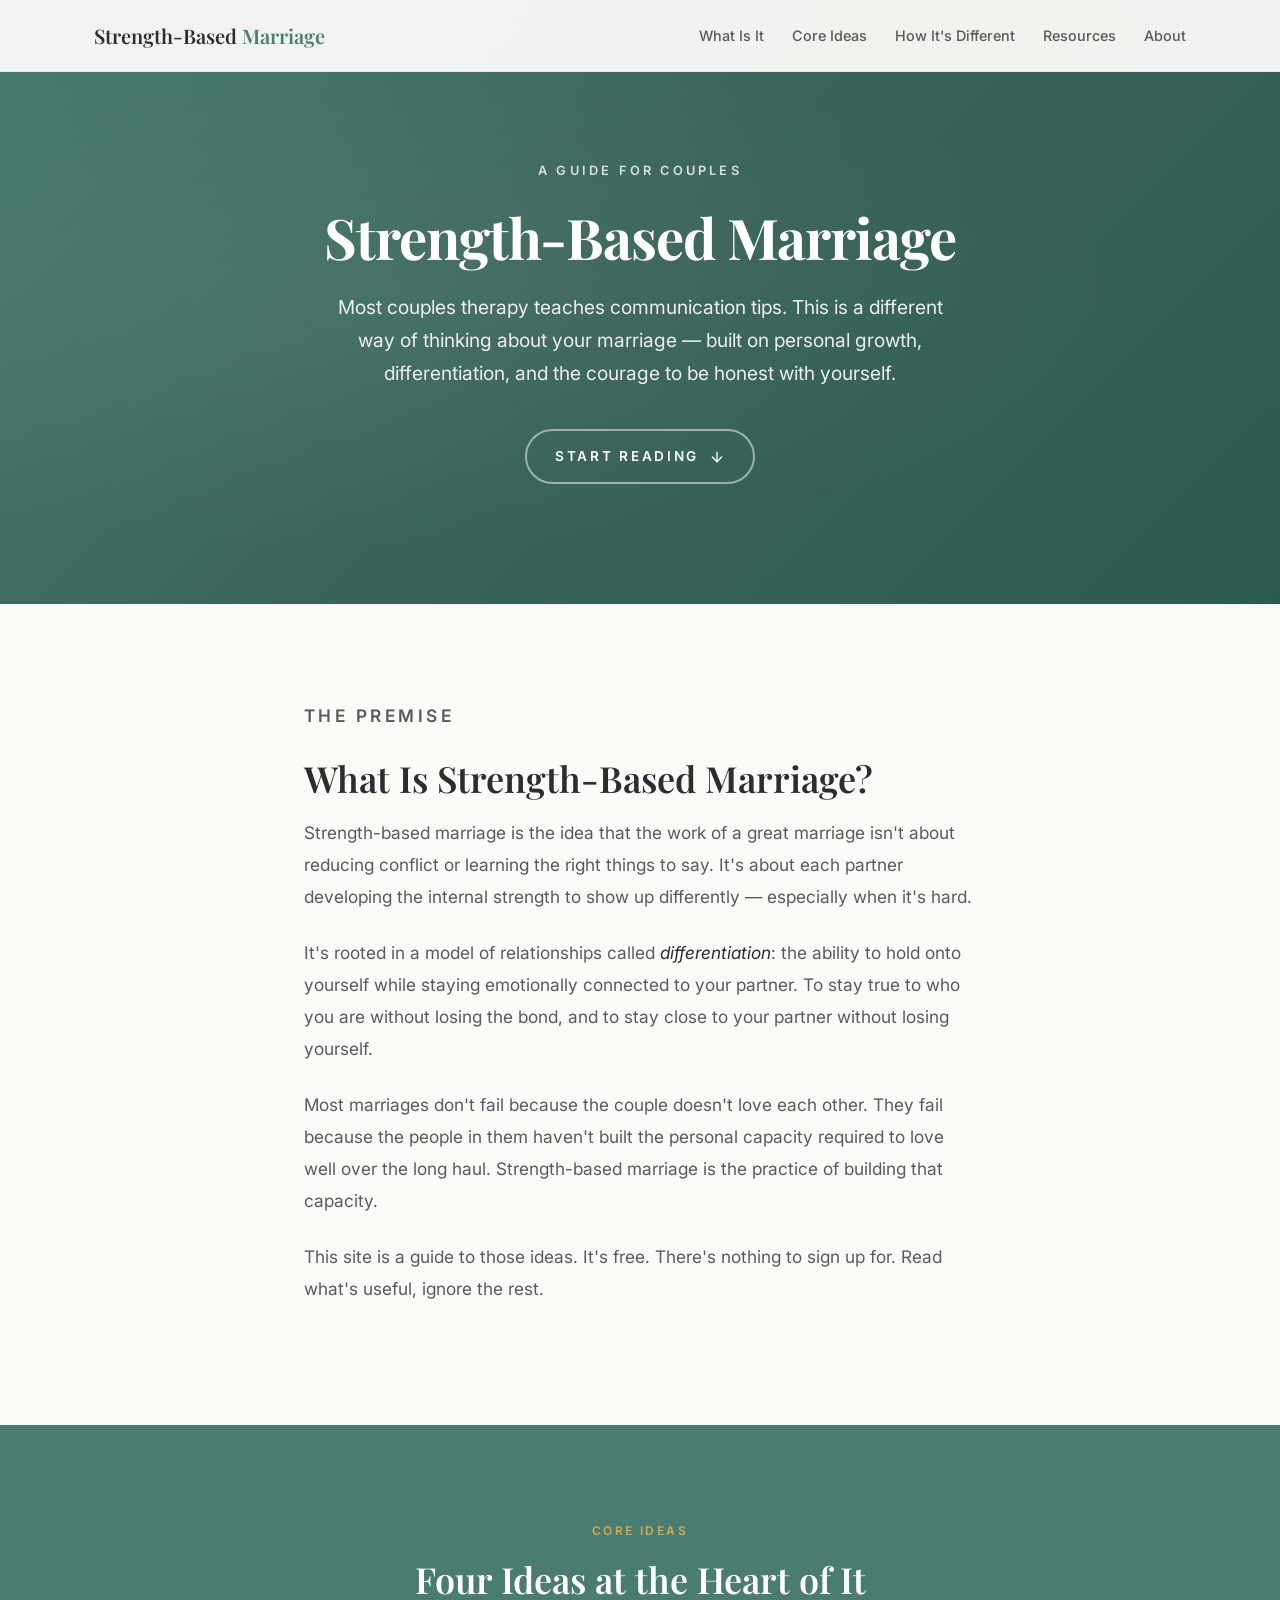
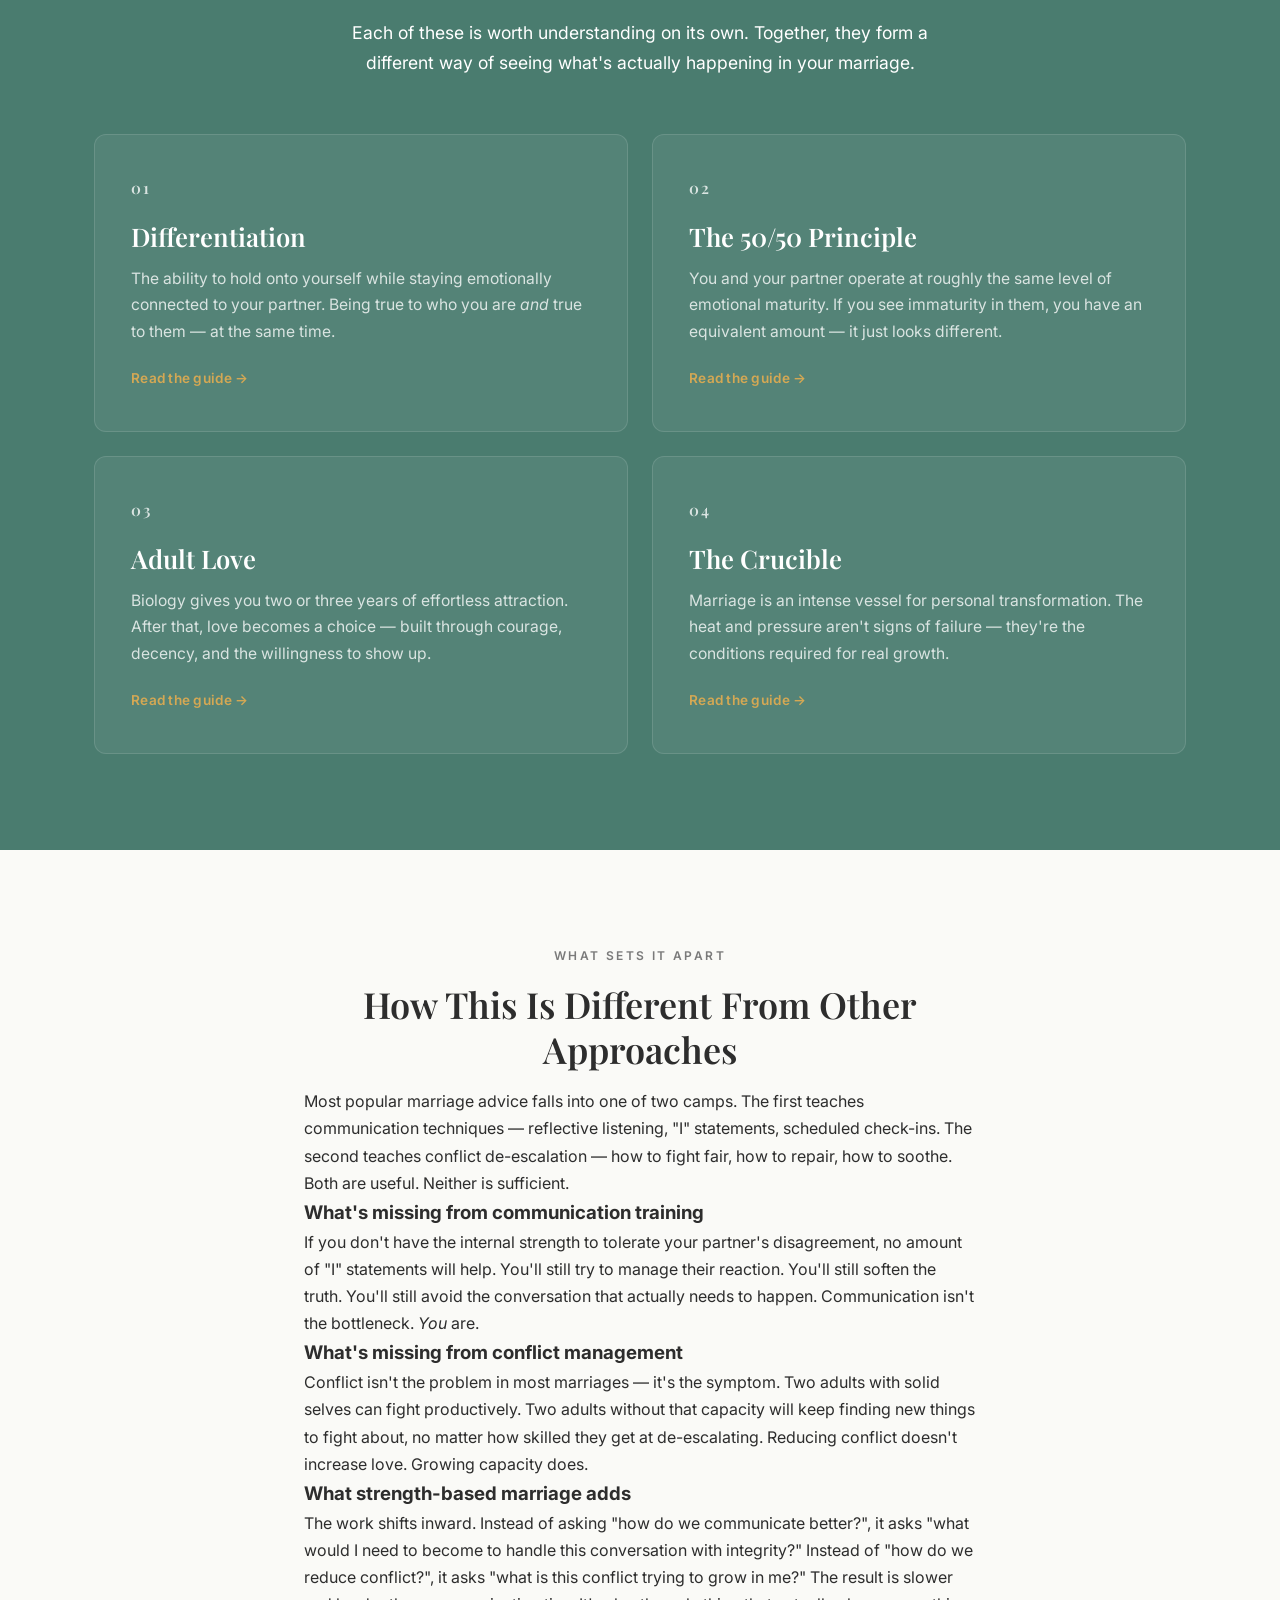
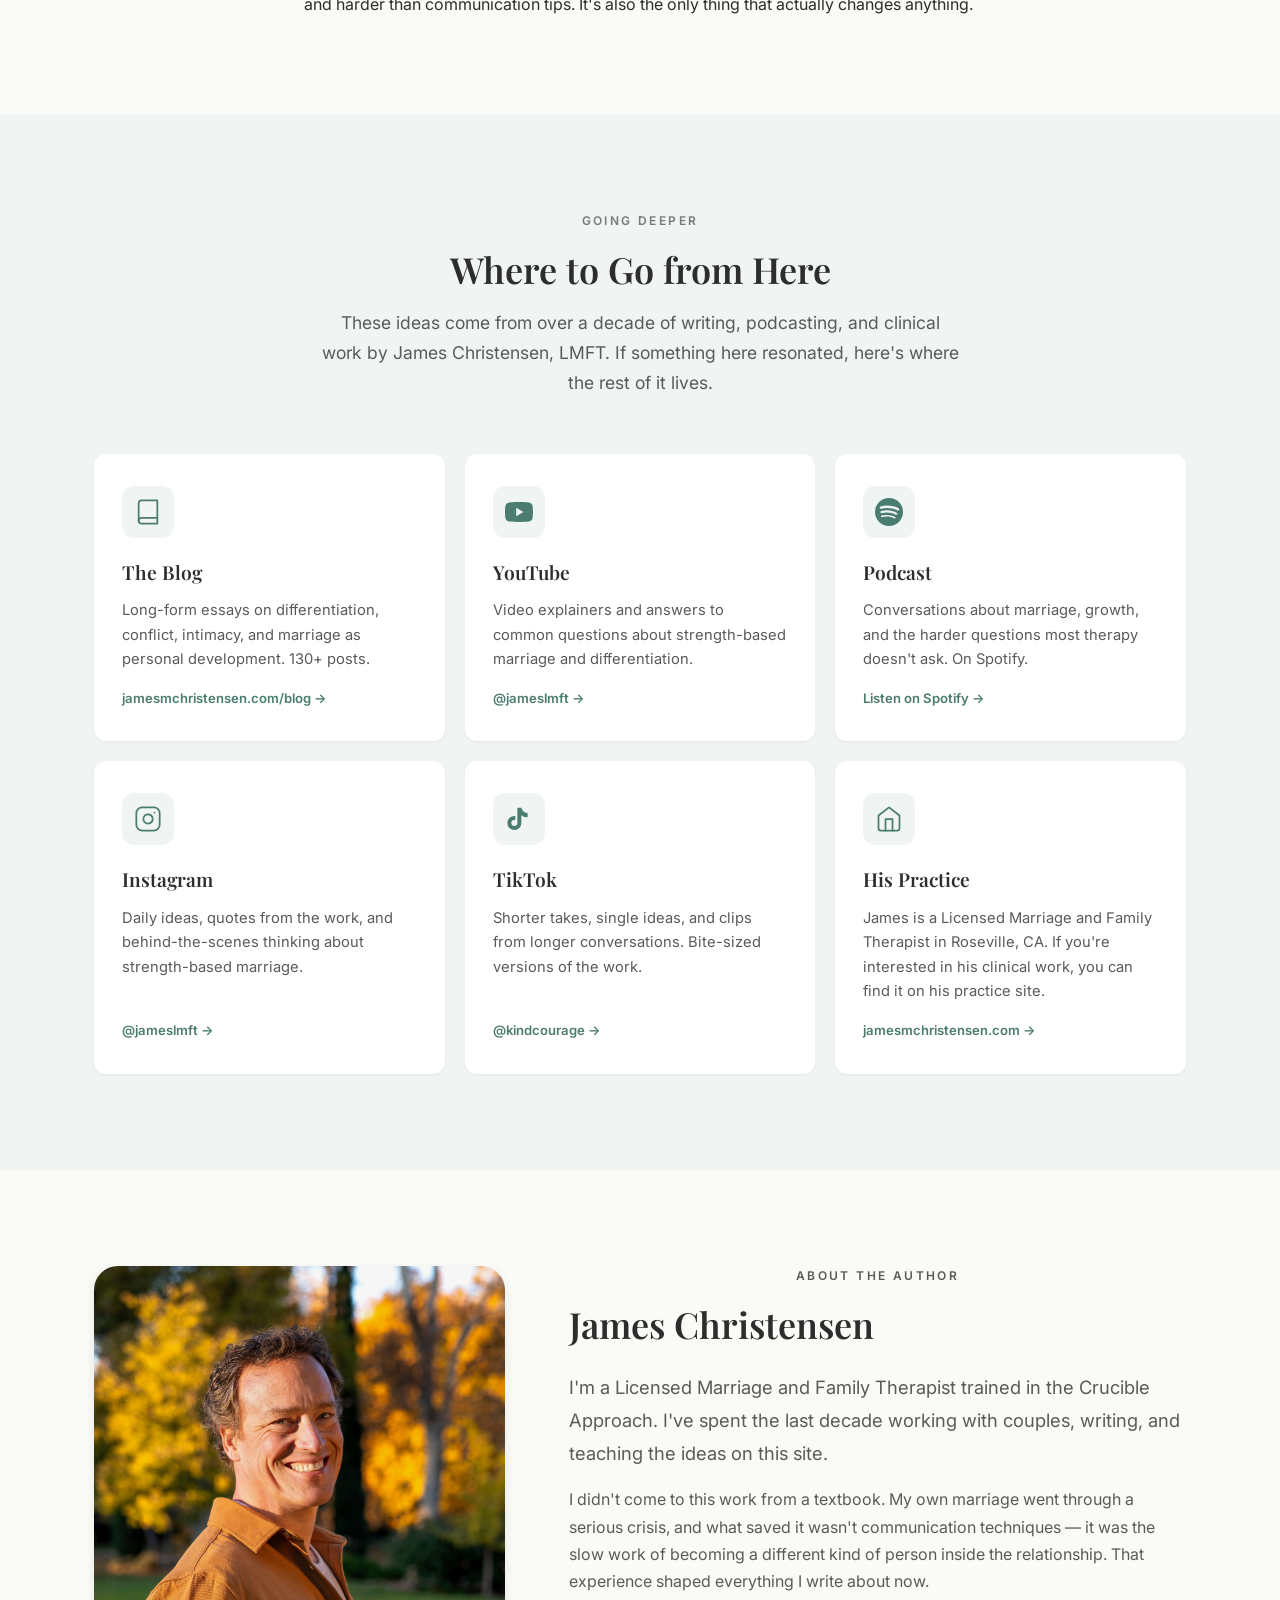
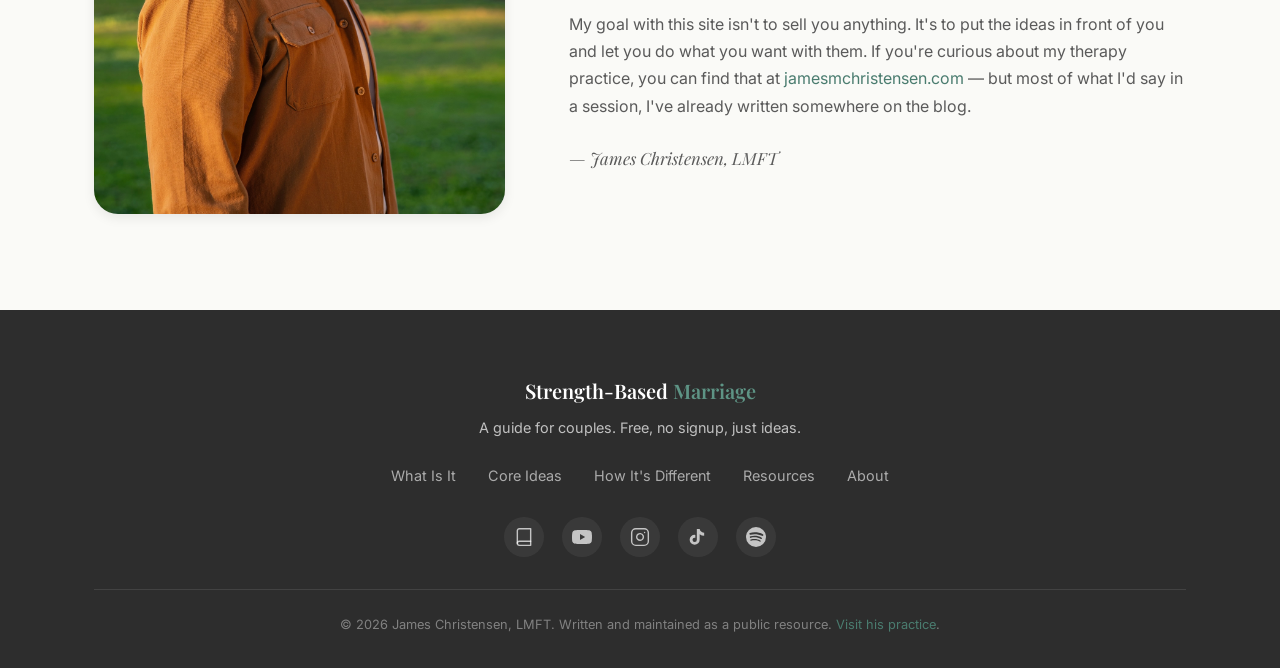
==== commit b973d5db: "Fix Safari cache issue: _headers + asset versioning The recurring "broken in Safari" problem turned " ====
--- a/index.html
+++ b/index.html
@@ -8,7 +8,7 @@
   <link rel="preconnect" href="https://fonts.googleapis.com">
   <link rel="preconnect" href="https://fonts.gstatic.com" crossorigin>
   <link href="https://fonts.googleapis.com/css2?family=Inter:wght@400;500;600&family=Playfair+Display:wght@500;600;700;800;900&display=swap" rel="stylesheet">
-  <link rel="stylesheet" href="styles.css">
+  <link rel="stylesheet" href="styles.css?v=4">
 </head>
 <body>
 
@@ -222,6 +222,6 @@
     </div>
   </footer>
 
-  <script src="script.js"></script>
+  <script src="script.js?v=4"></script>
 </body>
 </html>
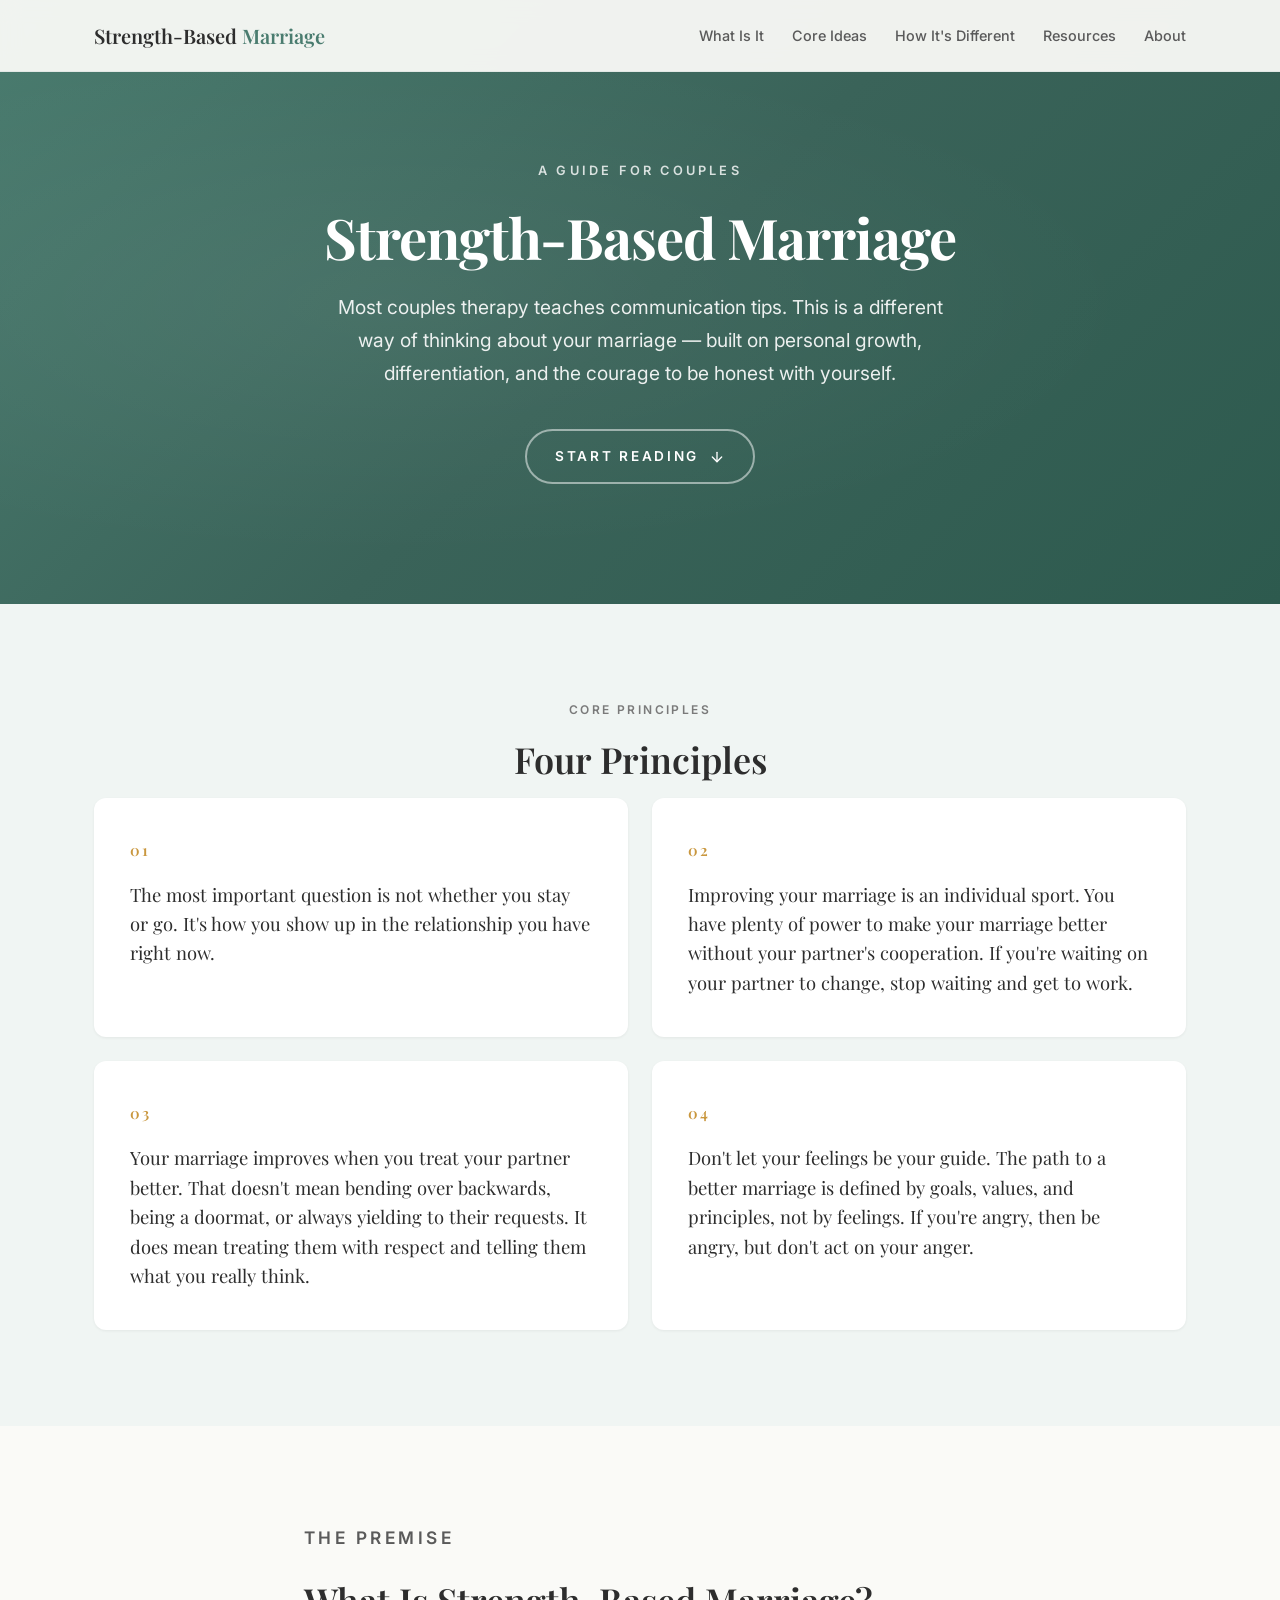
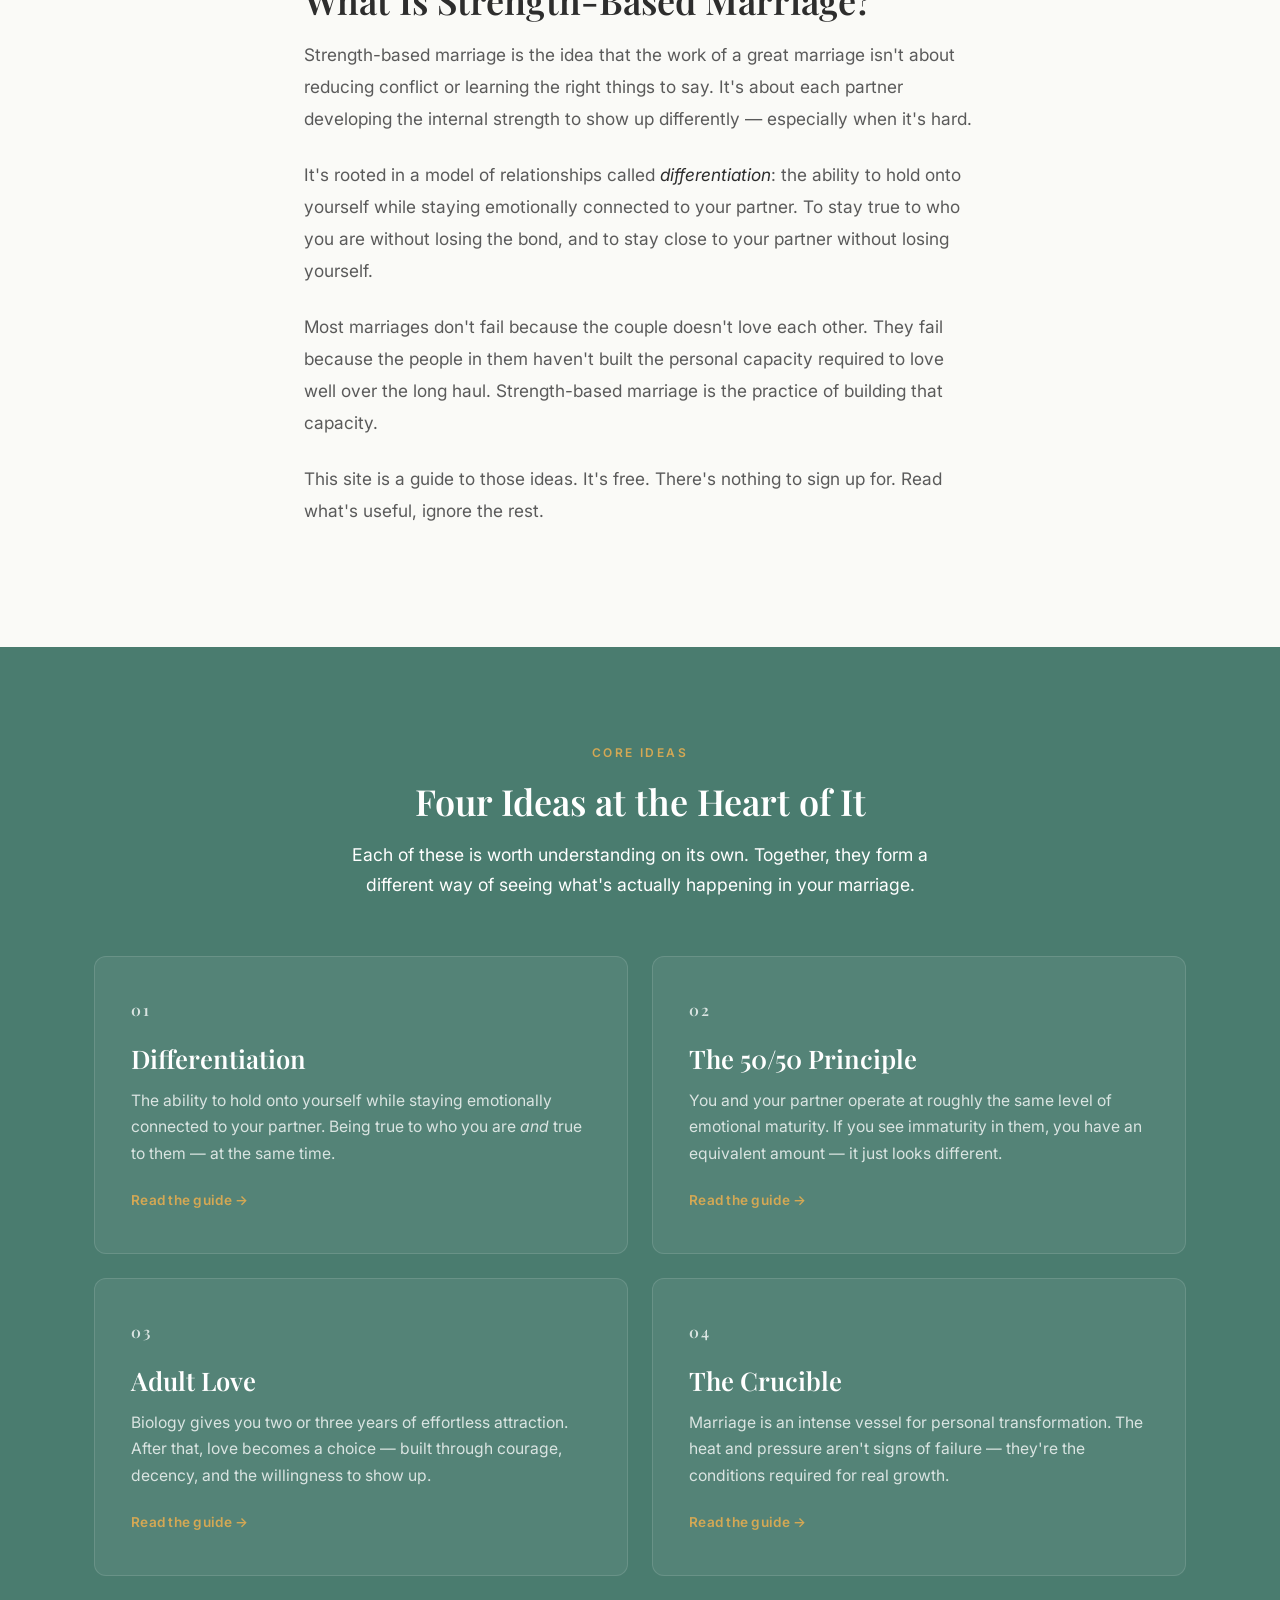
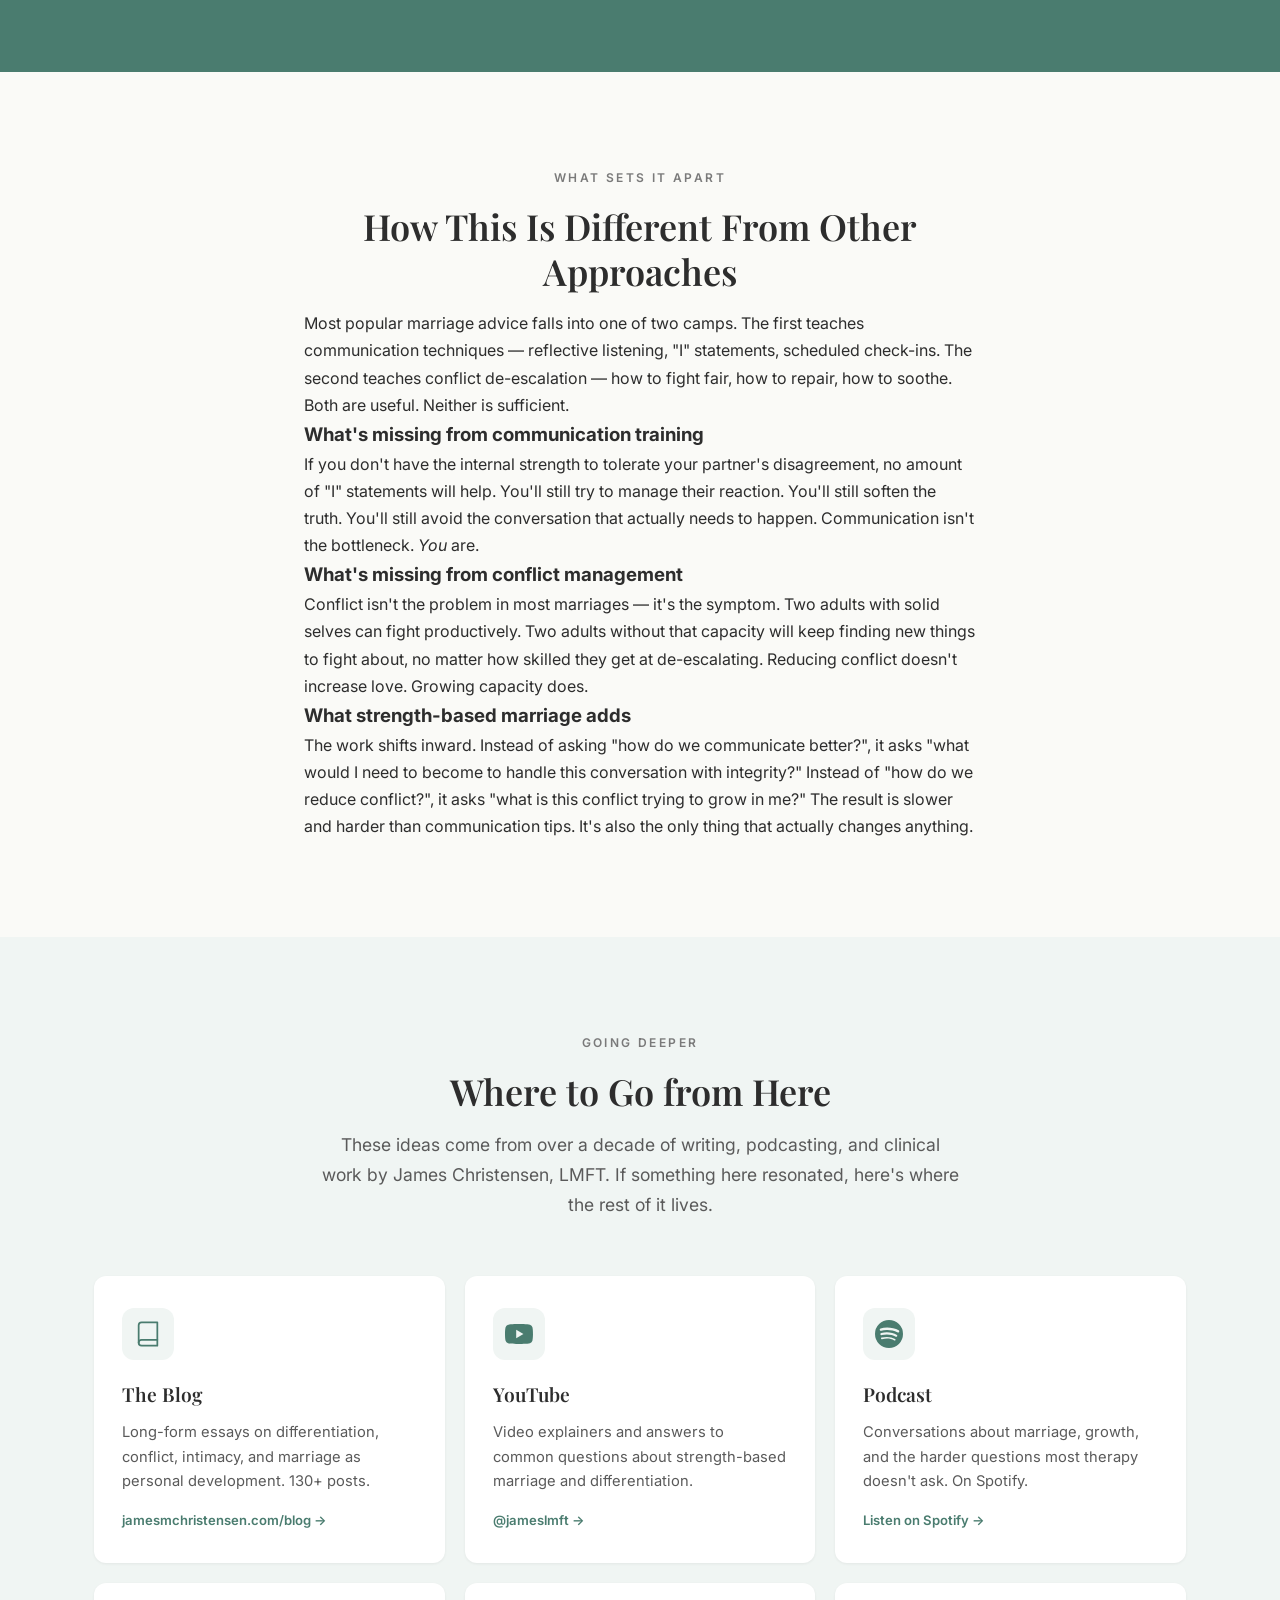
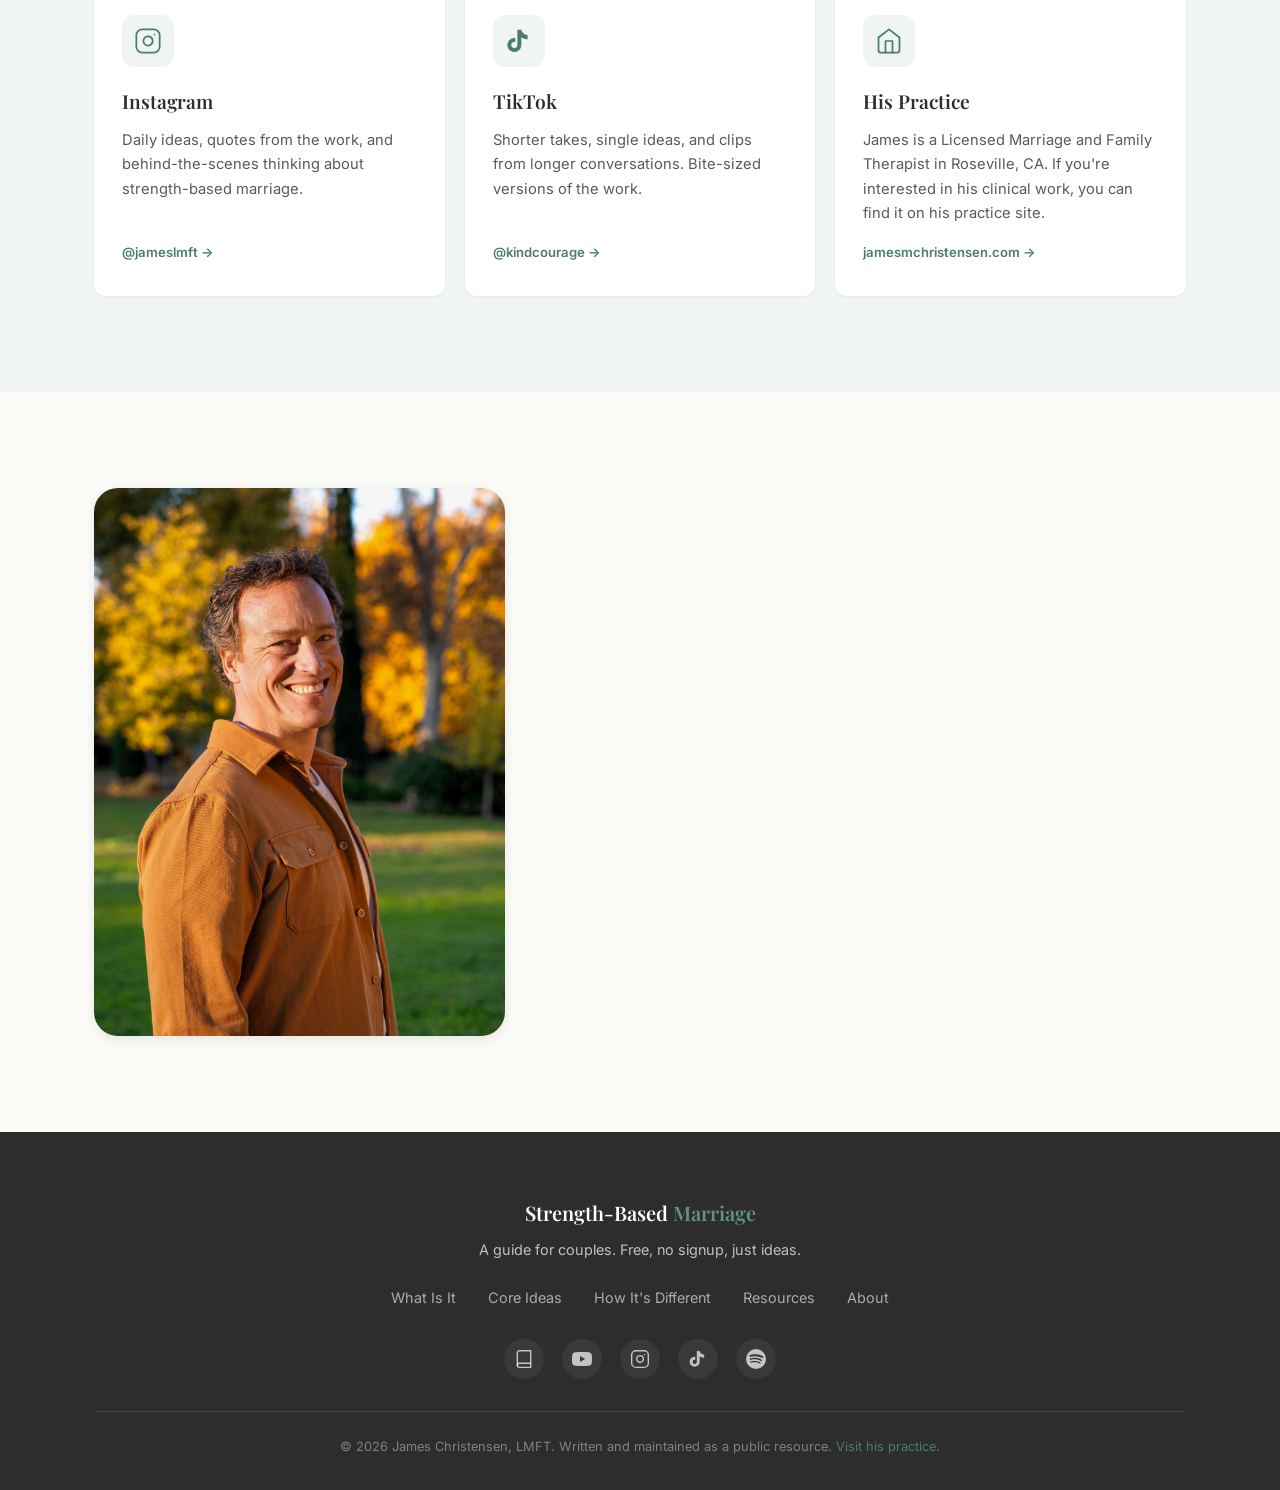
==== commit 5b951d39: "Add four core principles as a 2x2 grid at top of home page" ====
--- a/index.html
+++ b/index.html
@@ -8,7 +8,7 @@
   <link rel="preconnect" href="https://fonts.googleapis.com">
   <link rel="preconnect" href="https://fonts.gstatic.com" crossorigin>
   <link href="https://fonts.googleapis.com/css2?family=Inter:wght@400;500;600&family=Playfair+Display:wght@500;600;700;800;900&display=swap" rel="stylesheet">
-  <link rel="stylesheet" href="styles.css?v=4">
+  <link rel="stylesheet" href="styles.css?v=5">
 </head>
 <body>
 
@@ -42,6 +42,32 @@
     </div>
   </header>
 
+  <!-- Principles -->
+  <section class="section section-alt" id="principles">
+    <div class="container">
+      <p class="section-eyebrow">Core Principles</p>
+      <h2 class="section-title">Four Principles</h2>
+      <div class="grid-2 principles-grid">
+        <div class="principle-card">
+          <p class="principle-number">01</p>
+          <p class="principle-text">The most important question is not whether you stay or go. It's how you show up in the relationship you have right now.</p>
+        </div>
+        <div class="principle-card">
+          <p class="principle-number">02</p>
+          <p class="principle-text">Improving your marriage is an individual sport. You have plenty of power to make your marriage better without your partner's cooperation. If you're waiting on your partner to change, stop waiting and get to work.</p>
+        </div>
+        <div class="principle-card">
+          <p class="principle-number">03</p>
+          <p class="principle-text">Your marriage improves when you treat your partner better. That doesn't mean bending over backwards, being a doormat, or always yielding to their requests. It does mean treating them with respect and telling them what you really think.</p>
+        </div>
+        <div class="principle-card">
+          <p class="principle-number">04</p>
+          <p class="principle-text">Don't let your feelings be your guide. The path to a better marriage is defined by goals, values, and principles, not by feelings. If you're angry, then be angry, but don't act on your anger.</p>
+        </div>
+      </div>
+    </div>
+  </section>
+
   <!-- What is it -->
   <section class="section section-prose" id="what-is-it">
     <div class="container container-narrow">
--- a/styles.css
+++ b/styles.css
@@ -592,6 +592,34 @@
   letter-spacing: 0.02em;
 }
 .idea-card:hover .idea-link { gap: 10px; }
+
+/* ===== Principle Cards (home: top of page) ===== */
+.principles-grid { margin-top: 8px; }
+.principle-card {
+  background: var(--color-white);
+  border-radius: var(--radius-lg);
+  padding: 40px 36px;
+  box-shadow: var(--shadow-sm);
+  transition: all var(--transition);
+}
+.principle-card:hover {
+  transform: translateY(-3px);
+  box-shadow: var(--shadow-md);
+}
+.principle-number {
+  font-family: var(--font-heading);
+  font-size: 0.95rem;
+  font-weight: 600;
+  color: var(--color-accent);
+  letter-spacing: 0.1em;
+  margin-bottom: 16px;
+}
+.principle-text {
+  font-family: var(--font-heading);
+  font-size: 1.15rem;
+  line-height: 1.6;
+  color: var(--color-text);
+}
 
 /* ===== Resource Cards ===== */
 .resources-grid {
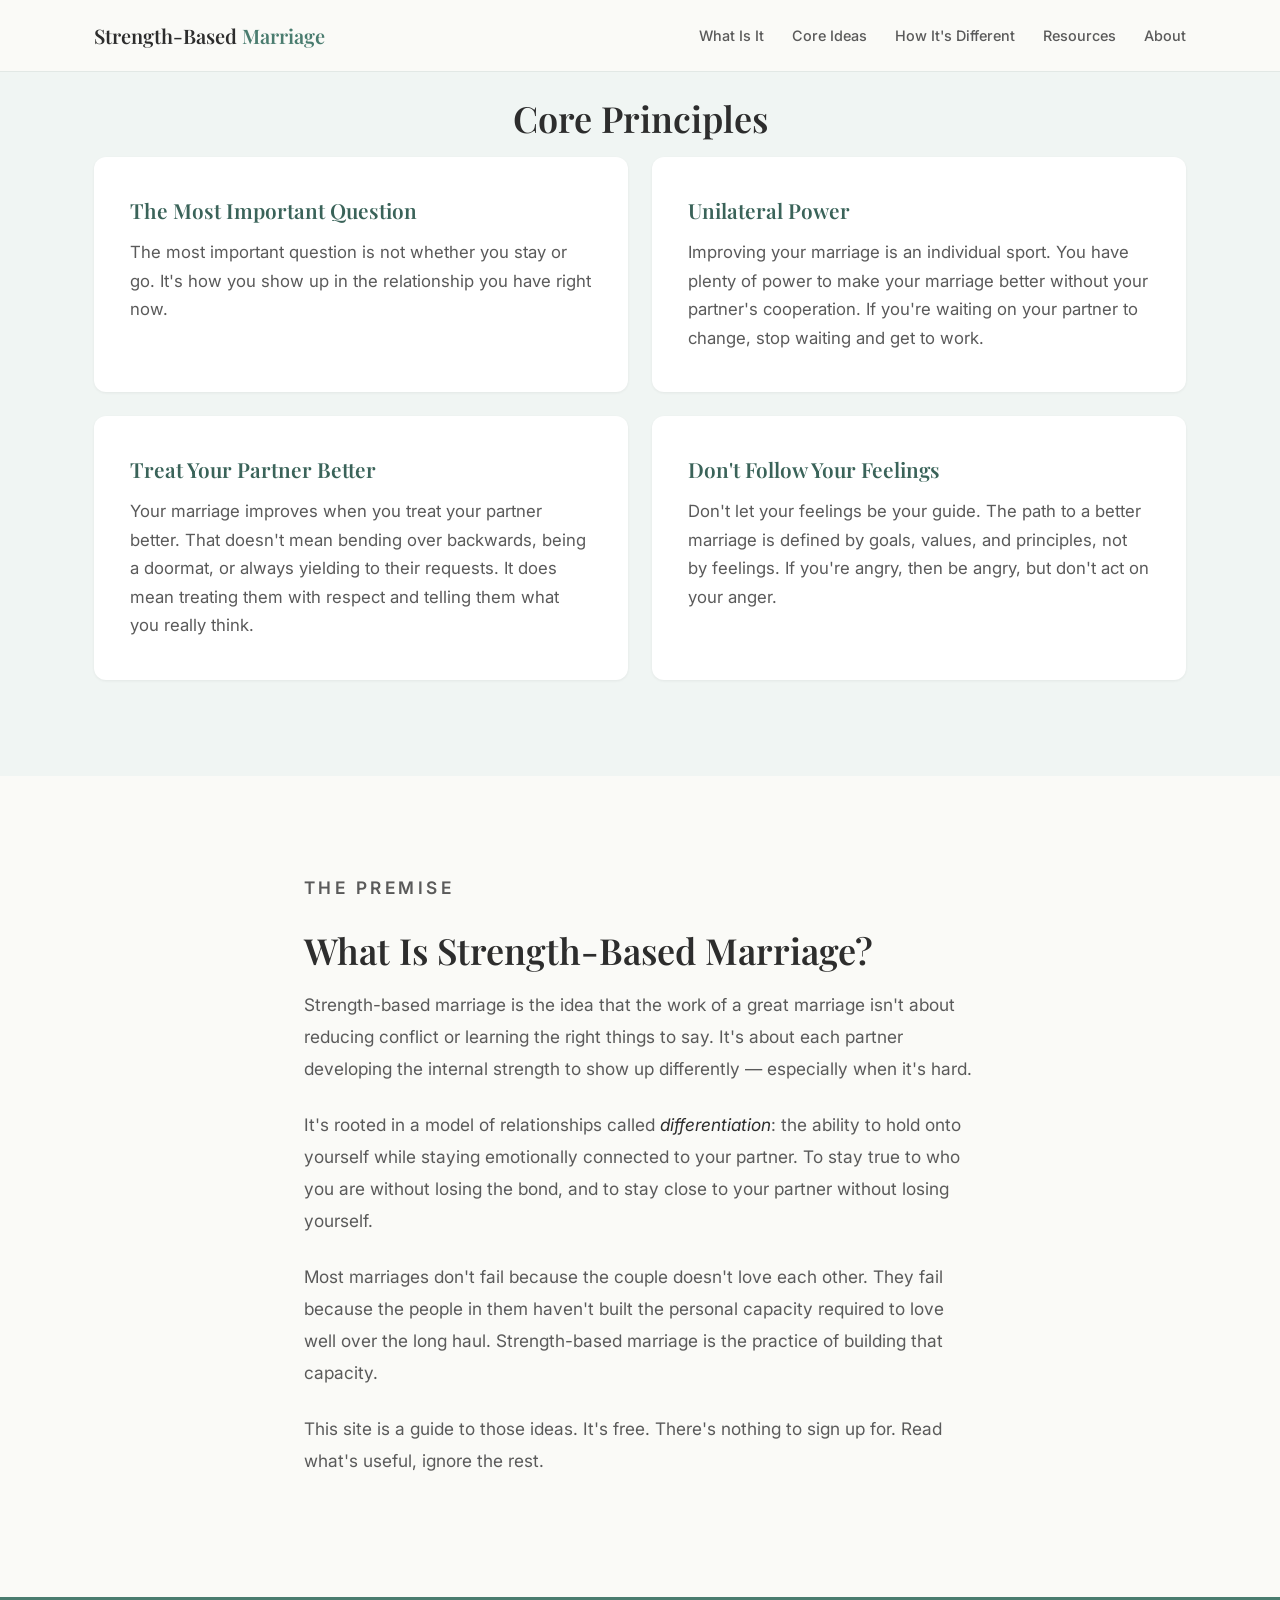
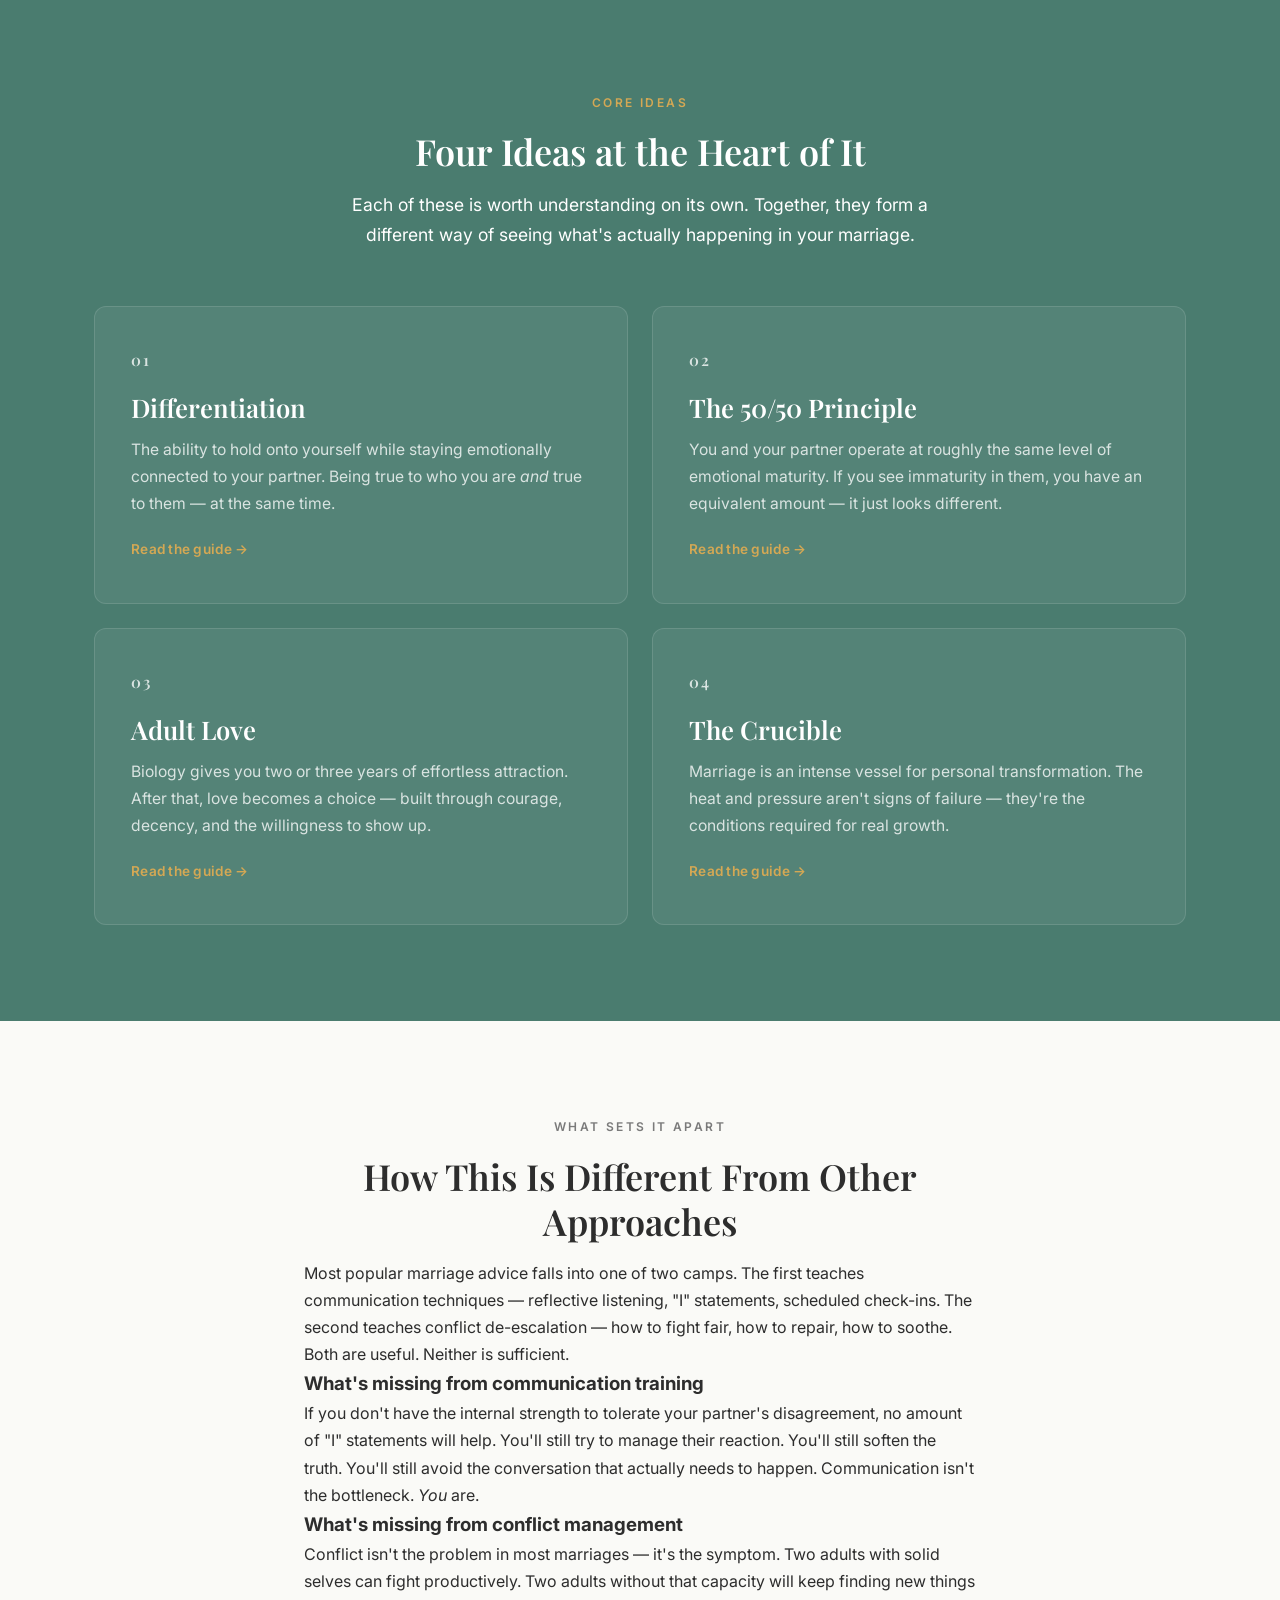
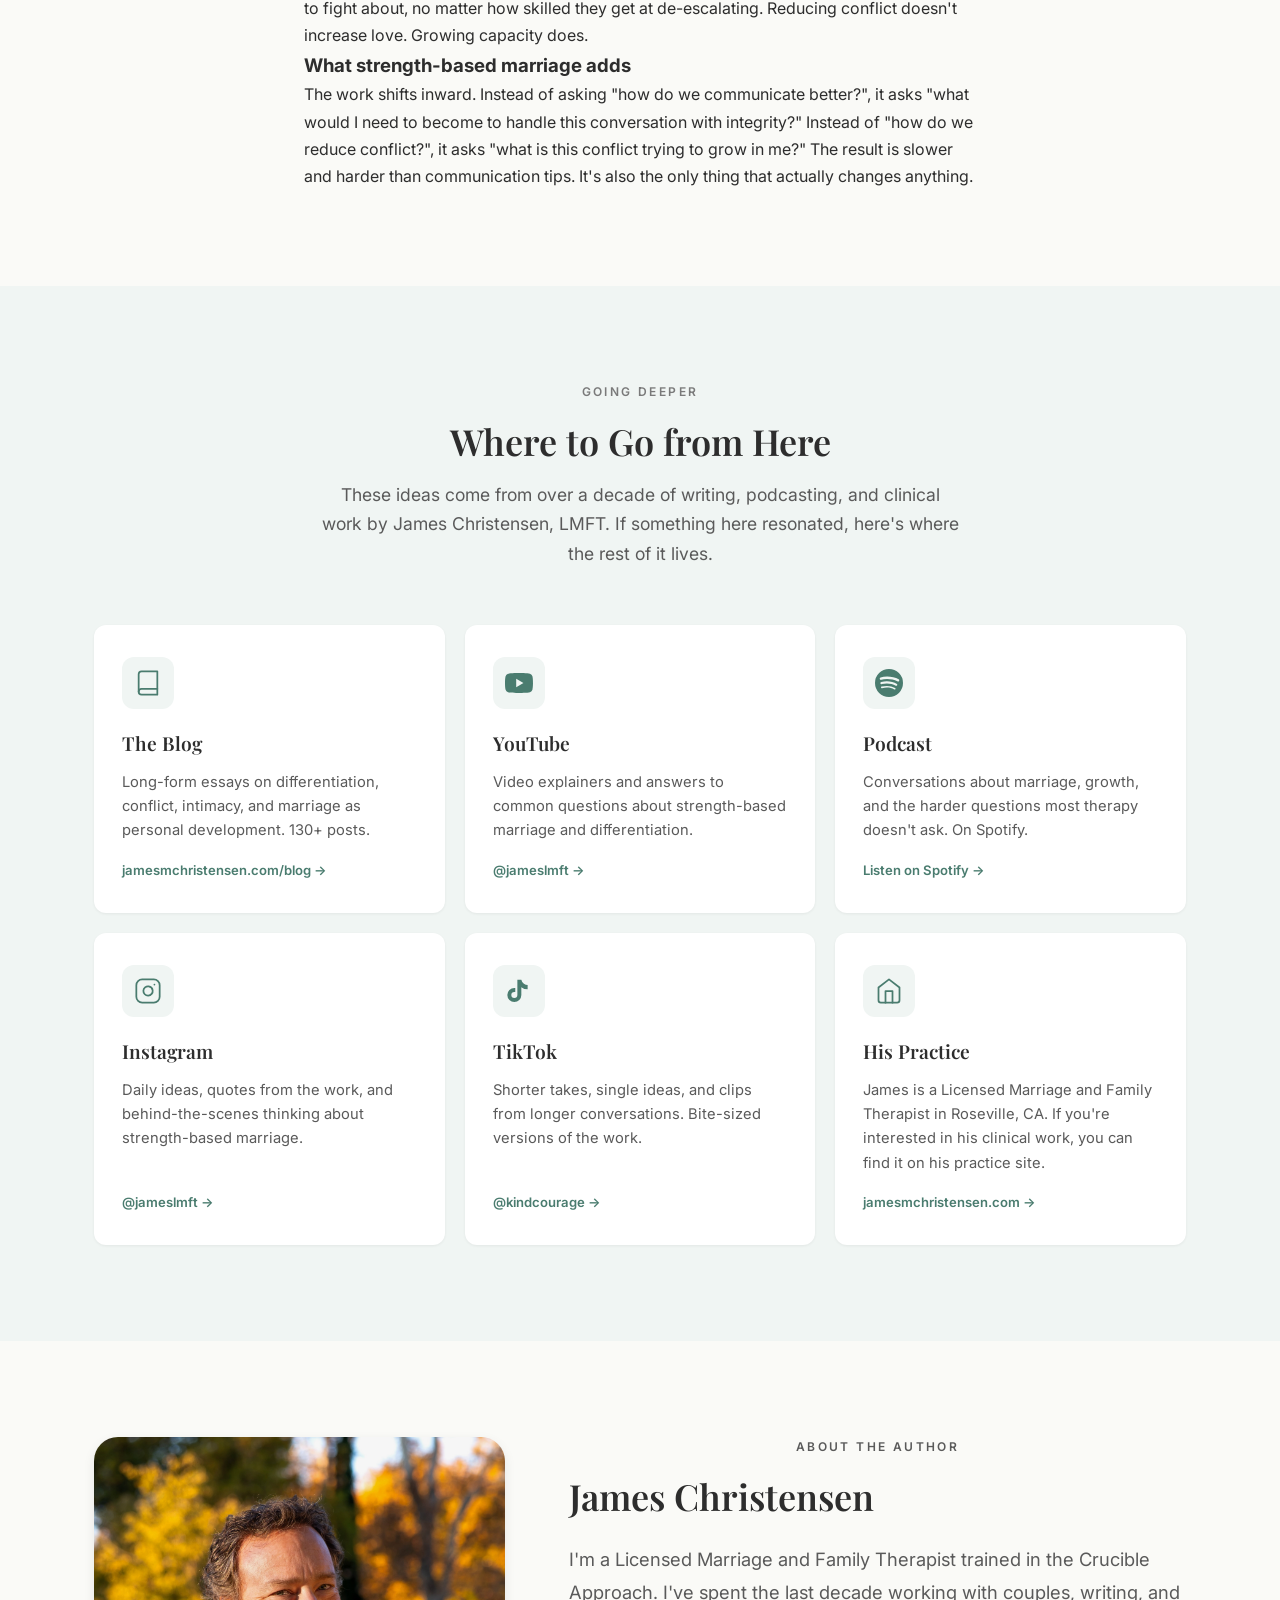
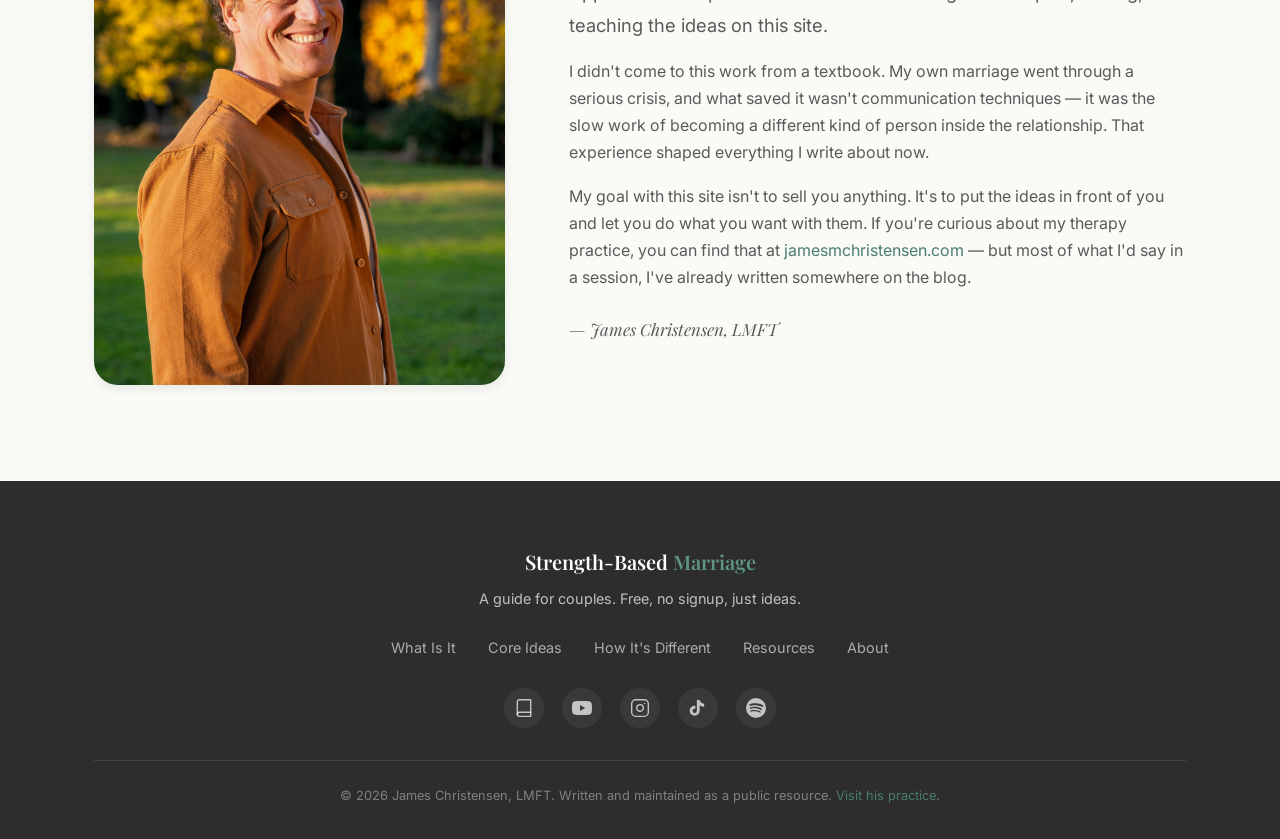
==== commit 23791156: "Remove hero, promote Core Principles to top of home page Give each principle a title instead of a nu" ====
--- a/index.html
+++ b/index.html
@@ -8,7 +8,7 @@
   <link rel="preconnect" href="https://fonts.googleapis.com">
   <link rel="preconnect" href="https://fonts.gstatic.com" crossorigin>
   <link href="https://fonts.googleapis.com/css2?family=Inter:wght@400;500;600&family=Playfair+Display:wght@500;600;700;800;900&display=swap" rel="stylesheet">
-  <link rel="stylesheet" href="styles.css?v=5">
+  <link rel="stylesheet" href="styles.css?v=6">
 </head>
 <body>
 
@@ -29,39 +29,25 @@
     </div>
   </nav>
 
-  <!-- Hero -->
-  <header class="hero" id="hero">
-    <div class="container hero-inner">
-      <p class="hero-eyebrow">A Guide for Couples</p>
-      <h1>Strength-Based Marriage</h1>
-      <p class="hero-sub">Most couples therapy teaches communication tips. This is a different way of thinking about your marriage &mdash; built on personal growth, differentiation, and the courage to be honest with yourself.</p>
-      <a href="#what-is-it" class="hero-arrow" aria-label="Read more">
-        <span>Start reading</span>
-        <svg width="16" height="16" viewBox="0 0 24 24" fill="none" stroke="currentColor" stroke-width="2" stroke-linecap="round" stroke-linejoin="round"><line x1="12" y1="5" x2="12" y2="19"/><polyline points="19 12 12 19 5 12"/></svg>
-      </a>
-    </div>
-  </header>
-
   <!-- Principles -->
   <section class="section section-alt" id="principles">
     <div class="container">
-      <p class="section-eyebrow">Core Principles</p>
-      <h2 class="section-title">Four Principles</h2>
+      <h1 class="section-title">Core Principles</h1>
       <div class="grid-2 principles-grid">
         <div class="principle-card">
-          <p class="principle-number">01</p>
+          <h3>The Most Important Question</h3>
           <p class="principle-text">The most important question is not whether you stay or go. It's how you show up in the relationship you have right now.</p>
         </div>
         <div class="principle-card">
-          <p class="principle-number">02</p>
+          <h3>Unilateral Power</h3>
           <p class="principle-text">Improving your marriage is an individual sport. You have plenty of power to make your marriage better without your partner's cooperation. If you're waiting on your partner to change, stop waiting and get to work.</p>
         </div>
         <div class="principle-card">
-          <p class="principle-number">03</p>
+          <h3>Treat Your Partner Better</h3>
           <p class="principle-text">Your marriage improves when you treat your partner better. That doesn't mean bending over backwards, being a doormat, or always yielding to their requests. It does mean treating them with respect and telling them what you really think.</p>
         </div>
         <div class="principle-card">
-          <p class="principle-number">04</p>
+          <h3>Don't Follow Your Feelings</h3>
           <p class="principle-text">Don't let your feelings be your guide. The path to a better marriage is defined by goals, values, and principles, not by feelings. If you're angry, then be angry, but don't act on your anger.</p>
         </div>
       </div>
--- a/styles.css
+++ b/styles.css
@@ -236,73 +236,6 @@
   border-radius: 2px;
 }
 
-/* ===== Hero ===== */
-.hero {
-  padding: 160px 0 120px;
-  background: linear-gradient(135deg, var(--color-primary) 0%, var(--color-primary-dark) 50%, #2D5A4E 100%);
-  color: var(--color-white);
-  text-align: center;
-  position: relative;
-  overflow: hidden;
-}
-.hero::before {
-  content: '';
-  position: absolute;
-  top: 0;
-  left: 0;
-  right: 0;
-  bottom: 0;
-  background: radial-gradient(ellipse at 30% 50%, rgba(255,255,255,0.05) 0%, transparent 60%);
-  pointer-events: none;
-}
-.hero-inner { position: relative; max-width: 780px; margin: 0 auto; padding: 0 24px; }
-.hero-eyebrow {
-  font-family: var(--font-body);
-  font-size: 0.8rem;
-  font-weight: 600;
-  text-transform: uppercase;
-  letter-spacing: 0.25em;
-  color: rgba(255,255,255,0.8);
-  margin-bottom: 24px;
-}
-.hero h1 {
-  font-family: var(--font-heading);
-  font-size: 3.5rem;
-  font-weight: 700;
-  line-height: 1.1;
-  margin-bottom: 24px;
-  letter-spacing: -0.02em;
-}
-.hero-sub {
-  font-size: 1.2rem;
-  opacity: 0.9;
-  line-height: 1.7;
-  margin: 0 auto 40px;
-  max-width: 620px;
-}
-.hero-arrow {
-  display: inline-flex;
-  align-items: center;
-  gap: 10px;
-  font-size: 0.85rem;
-  font-weight: 600;
-  text-transform: uppercase;
-  letter-spacing: 0.2em;
-  color: var(--color-white);
-  text-decoration: none;
-  padding: 14px 28px;
-  border: 2px solid rgba(255,255,255,0.5);
-  border-radius: 999px;
-  transition: all var(--transition);
-}
-.hero-arrow:hover {
-  background: rgba(255,255,255,0.1);
-  border-color: var(--color-white);
-  color: var(--color-white);
-}
-.hero-arrow svg { transition: transform var(--transition); }
-.hero-arrow:hover svg { transform: translateY(3px); }
-
 /* ===== Philosophy ===== */
 .philosophy-card {
   background: var(--color-white);
@@ -606,19 +539,18 @@
   transform: translateY(-3px);
   box-shadow: var(--shadow-md);
 }
-.principle-number {
-  font-family: var(--font-heading);
-  font-size: 0.95rem;
-  font-weight: 600;
-  color: var(--color-accent);
-  letter-spacing: 0.1em;
-  margin-bottom: 16px;
+.principle-card h3 {
+  font-family: var(--font-heading);
+  font-size: 1.3rem;
+  font-weight: 600;
+  color: var(--color-primary-dark);
+  margin-bottom: 14px;
+  line-height: 1.3;
 }
 .principle-text {
-  font-family: var(--font-heading);
-  font-size: 1.15rem;
-  line-height: 1.6;
-  color: var(--color-text);
+  font-size: 1.05rem;
+  line-height: 1.7;
+  color: var(--color-text-light);
 }
 
 /* ===== Resource Cards ===== */
@@ -995,10 +927,6 @@
 }
 
 @media (max-width: 768px) {
-  .hero { padding: 130px 0 80px; }
-  .hero h1 { font-size: 2.5rem; }
-  .hero-eyebrow { font-size: 0.7rem; margin-bottom: 18px; }
-  .hero-sub { font-size: 1.05rem; }
   .section { padding: 64px 0; }
   .section-prose { padding: 64px 0; }
   .section-title { font-size: 1.85rem; }
@@ -1036,9 +964,6 @@
 }
 
 @media (max-width: 480px) {
-  .hero h1 { font-size: 2rem; line-height: 1.15; }
-  .hero-sub { font-size: 1rem; }
-  .hero-arrow { padding: 12px 22px; font-size: 0.78rem; }
   .container { padding: 0 16px; }
   .philosophy-card,
   .service-card,
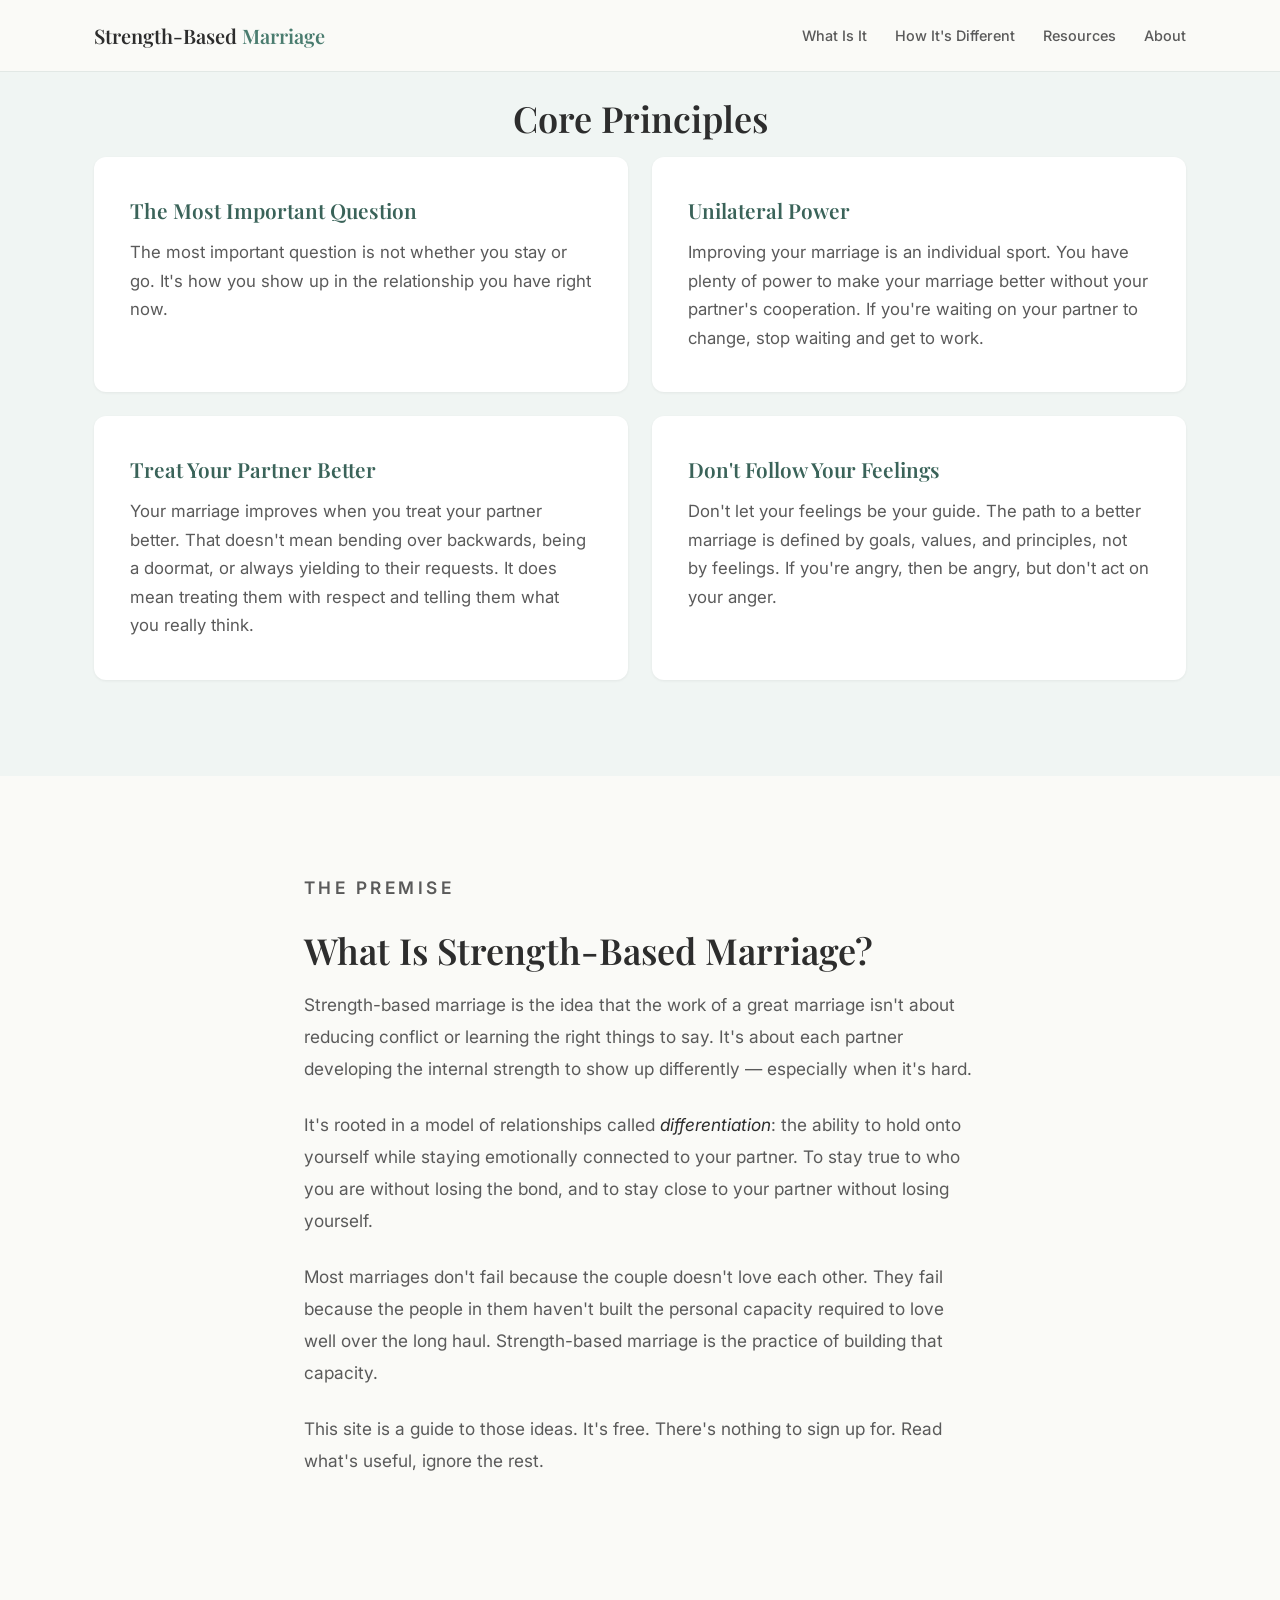
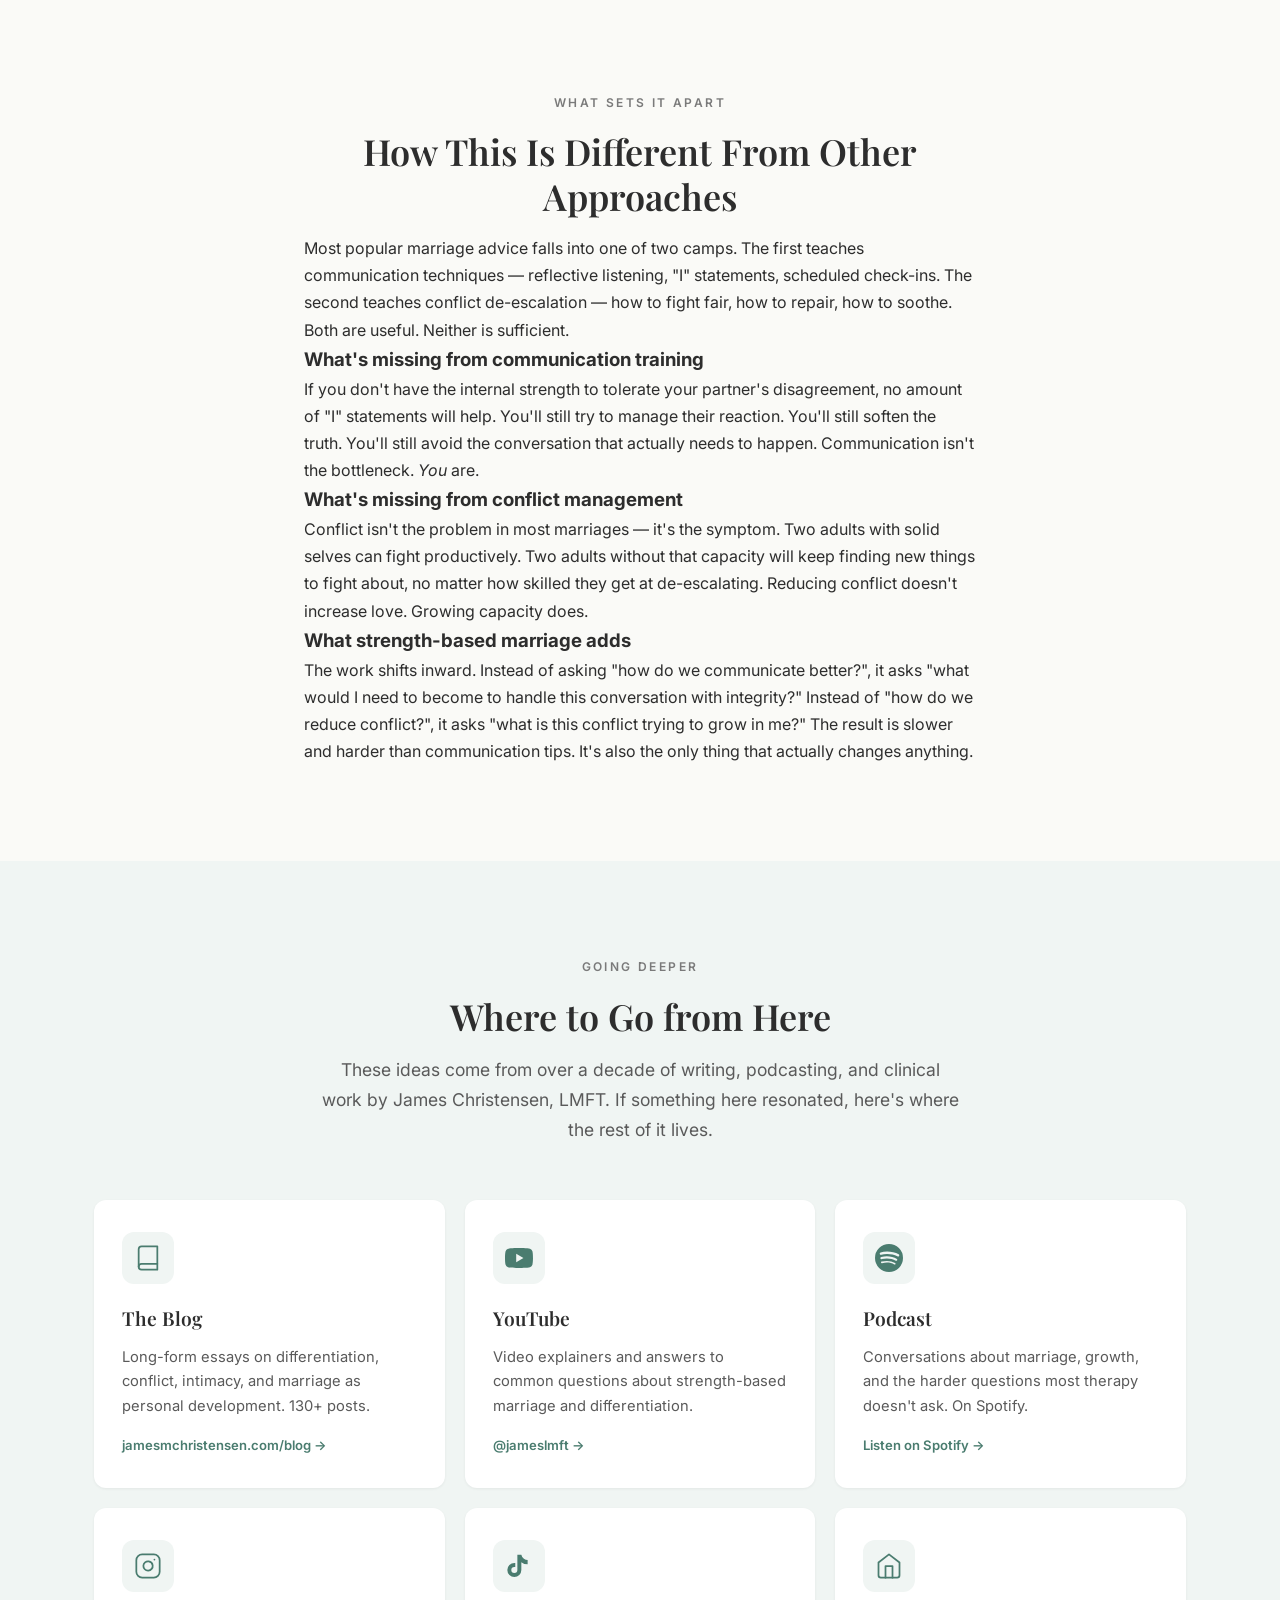
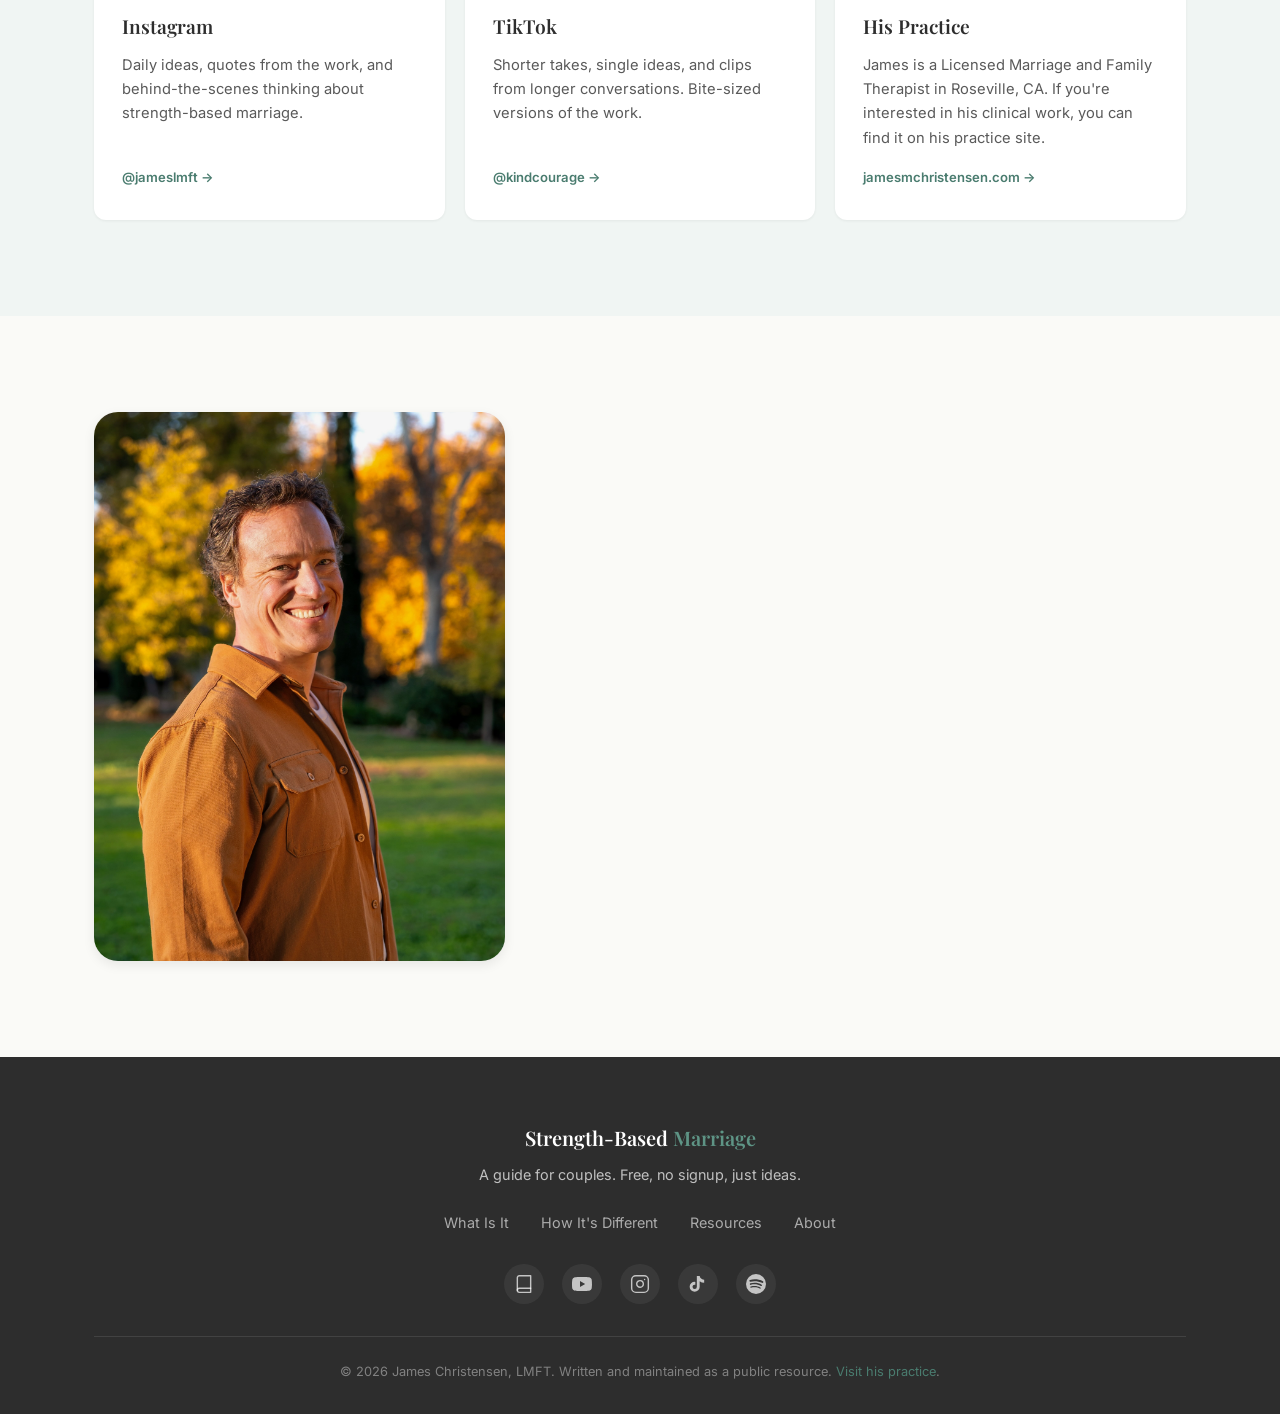
==== commit 79257051: "Remove Core Ideas section from home page Drop the dark green "Four Ideas at the Heart of It" section" ====
--- a/index.html
+++ b/index.html
@@ -8,7 +8,7 @@
   <link rel="preconnect" href="https://fonts.googleapis.com">
   <link rel="preconnect" href="https://fonts.gstatic.com" crossorigin>
   <link href="https://fonts.googleapis.com/css2?family=Inter:wght@400;500;600&family=Playfair+Display:wght@500;600;700;800;900&display=swap" rel="stylesheet">
-  <link rel="stylesheet" href="styles.css?v=6">
+  <link rel="stylesheet" href="styles.css?v=7">
 </head>
 <body>
 
@@ -21,7 +21,6 @@
       </button>
       <ul class="nav-links" id="nav-links">
         <li><a href="#what-is-it">What Is It</a></li>
-        <li><a href="#core-ideas">Core Ideas</a></li>
         <li><a href="#different">How It's Different</a></li>
         <li><a href="#resources">Resources</a></li>
         <li><a href="#about">About</a></li>
@@ -66,41 +65,6 @@
     </div>
   </section>
 
-  <!-- Core Ideas -->
-  <section class="section section-dark" id="core-ideas">
-    <div class="container">
-      <p class="section-eyebrow eyebrow-light">Core Ideas</p>
-      <h2 class="section-title light">Four Ideas at the Heart of It</h2>
-      <p class="section-subtitle light">Each of these is worth understanding on its own. Together, they form a different way of seeing what's actually happening in your marriage.</p>
-      <div class="grid-2">
-        <a href="differentiation.html" class="idea-card">
-          <p class="idea-number">01</p>
-          <h3>Differentiation</h3>
-          <p>The ability to hold onto yourself while staying emotionally connected to your partner. Being true to who you are <em>and</em> true to them &mdash; at the same time.</p>
-          <span class="idea-link">Read the guide &rarr;</span>
-        </a>
-        <a href="the-50-50-principle.html" class="idea-card">
-          <p class="idea-number">02</p>
-          <h3>The 50/50 Principle</h3>
-          <p>You and your partner operate at roughly the same level of emotional maturity. If you see immaturity in them, you have an equivalent amount &mdash; it just looks different.</p>
-          <span class="idea-link">Read the guide &rarr;</span>
-        </a>
-        <a href="adult-love.html" class="idea-card">
-          <p class="idea-number">03</p>
-          <h3>Adult Love</h3>
-          <p>Biology gives you two or three years of effortless attraction. After that, love becomes a choice &mdash; built through courage, decency, and the willingness to show up.</p>
-          <span class="idea-link">Read the guide &rarr;</span>
-        </a>
-        <a href="the-crucible.html" class="idea-card">
-          <p class="idea-number">04</p>
-          <h3>The Crucible</h3>
-          <p>Marriage is an intense vessel for personal transformation. The heat and pressure aren't signs of failure &mdash; they're the conditions required for real growth.</p>
-          <span class="idea-link">Read the guide &rarr;</span>
-        </a>
-      </div>
-    </div>
-  </section>
-
   <!-- How It's Different -->
   <section class="section" id="different">
     <div class="container container-narrow">
@@ -206,7 +170,6 @@
       </div>
       <div class="footer-links">
         <a href="#what-is-it">What Is It</a>
-        <a href="#core-ideas">Core Ideas</a>
         <a href="#different">How It's Different</a>
         <a href="#resources">Resources</a>
         <a href="#about">About</a>
--- a/styles.css
+++ b/styles.css
@@ -49,7 +49,6 @@
 .container-narrow { max-width: 720px; }
 .section { padding: 96px 0; position: relative; }
 .section-alt { background: var(--color-bg-alt); }
-.section-dark { background: var(--color-primary); color: var(--color-bg); }
 .section-prose { padding: 96px 0; }
 .section-prose .section-title,
 .section-prose .section-eyebrow { text-align: left; margin-left: 0; }
@@ -80,9 +79,6 @@
 }
 .section-prose .section-eyebrow,
 .section-eyebrow.text-left { text-align: left; }
-.section-eyebrow.eyebrow-light {
-  color: var(--color-accent-light);
-}
 .section-title {
   font-family: var(--font-heading);
   font-size: 2.25rem;
@@ -93,7 +89,6 @@
   line-height: 1.25;
 }
 .section-title.text-left { text-align: left; }
-.section-title.light { color: var(--color-white); }
 .section-subtitle {
   text-align: center;
   color: var(--color-text-light);
@@ -102,9 +97,6 @@
   font-size: 1.1rem;
   line-height: 1.7;
 }
-.section-subtitle.light { color: rgba(255,255,255,0.85); }
-.section-dark .section-title,
-.section-dark .section-subtitle { color: var(--color-white); }
 .lead { font-size: 1.15rem; color: var(--color-text-light); line-height: 1.8; margin-bottom: 16px; }
 .byline {
   font-family: var(--font-heading);
@@ -474,58 +466,6 @@
   gap: 8px;
 }
 
-/* ===== Idea Cards (home: Core Ideas) ===== */
-.idea-card {
-  display: block;
-  background: rgba(255,255,255,0.06);
-  border: 1px solid rgba(255,255,255,0.12);
-  padding: 40px 36px;
-  border-radius: var(--radius-lg);
-  text-decoration: none;
-  color: inherit;
-  transition: all var(--transition);
-  -webkit-tap-highlight-color: transparent;
-}
-.idea-card:hover {
-  background: rgba(255,255,255,0.1);
-  border-color: rgba(255,255,255,0.25);
-  transform: translateY(-2px);
-  color: inherit;
-}
-.idea-number {
-  font-family: var(--font-heading);
-  font-size: 0.95rem;
-  font-weight: 600;
-  color: var(--color-accent-light);
-  letter-spacing: 0.1em;
-  margin-bottom: 16px;
-}
-.idea-card h3 {
-  font-family: var(--font-heading);
-  font-size: 1.6rem;
-  font-weight: 600;
-  color: var(--color-white);
-  margin-bottom: 14px;
-  line-height: 1.25;
-}
-.idea-card p {
-  font-size: 0.98rem;
-  line-height: 1.7;
-  color: rgba(255,255,255,0.78);
-  margin-bottom: 18px;
-}
-.idea-link {
-  font-size: 0.85rem;
-  font-weight: 600;
-  color: var(--color-accent-light);
-  display: inline-flex;
-  align-items: center;
-  gap: 4px;
-  transition: gap var(--transition);
-  letter-spacing: 0.02em;
-}
-.idea-card:hover .idea-link { gap: 10px; }
-
 /* ===== Principle Cards (home: top of page) ===== */
 .principles-grid { margin-top: 8px; }
 .principle-card {
@@ -933,8 +873,6 @@
   .section-subtitle { margin-bottom: 40px; }
   .grid-2 { grid-template-columns: 1fr; }
   .resources-grid { grid-template-columns: 1fr; }
-  .idea-card { padding: 32px 28px; }
-  .idea-card h3 { font-size: 1.35rem; }
   .nav-toggle { display: flex; }
   .nav-links {
     position: fixed;
@@ -968,7 +906,6 @@
   .philosophy-card,
   .service-card,
   .concept-card,
-  .idea-card,
   .resource-card { padding: 28px 22px; }
   .section-title { font-size: 1.65rem; }
   .section-prose p { font-size: 1rem; }
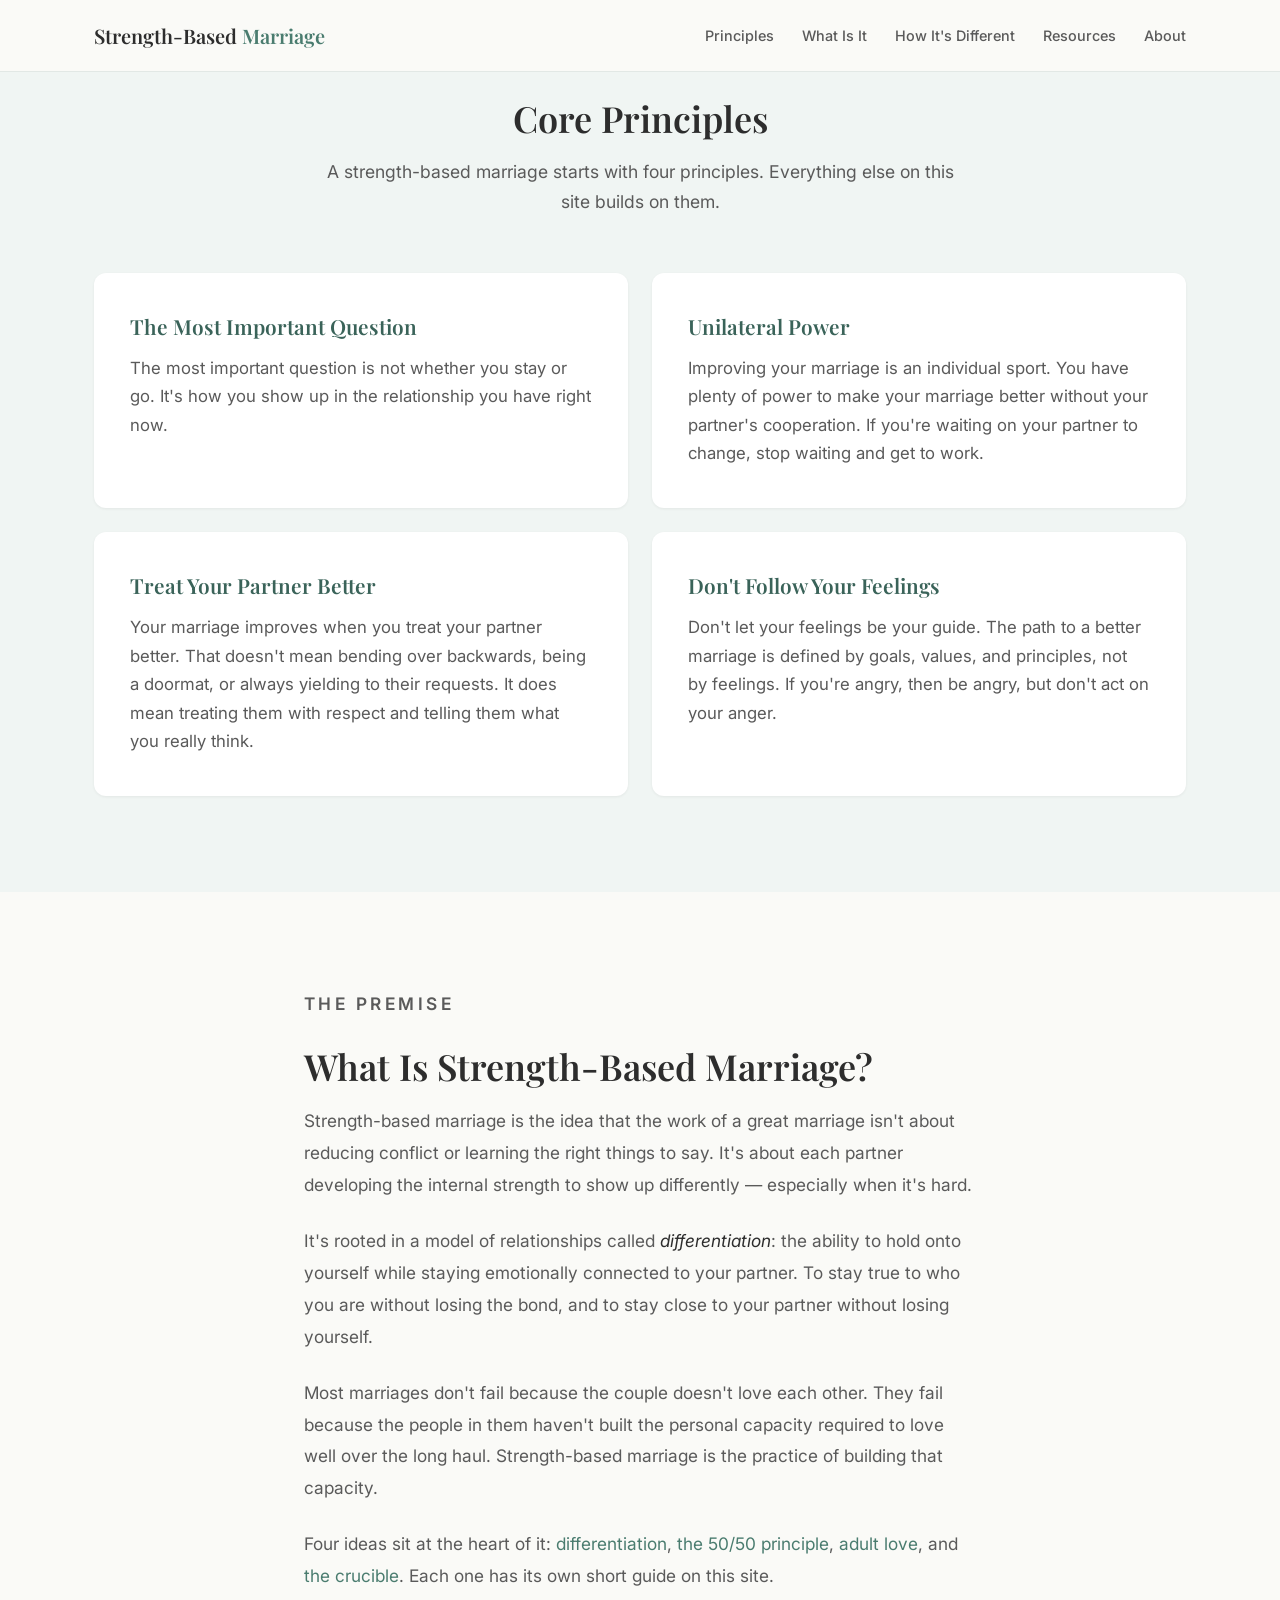
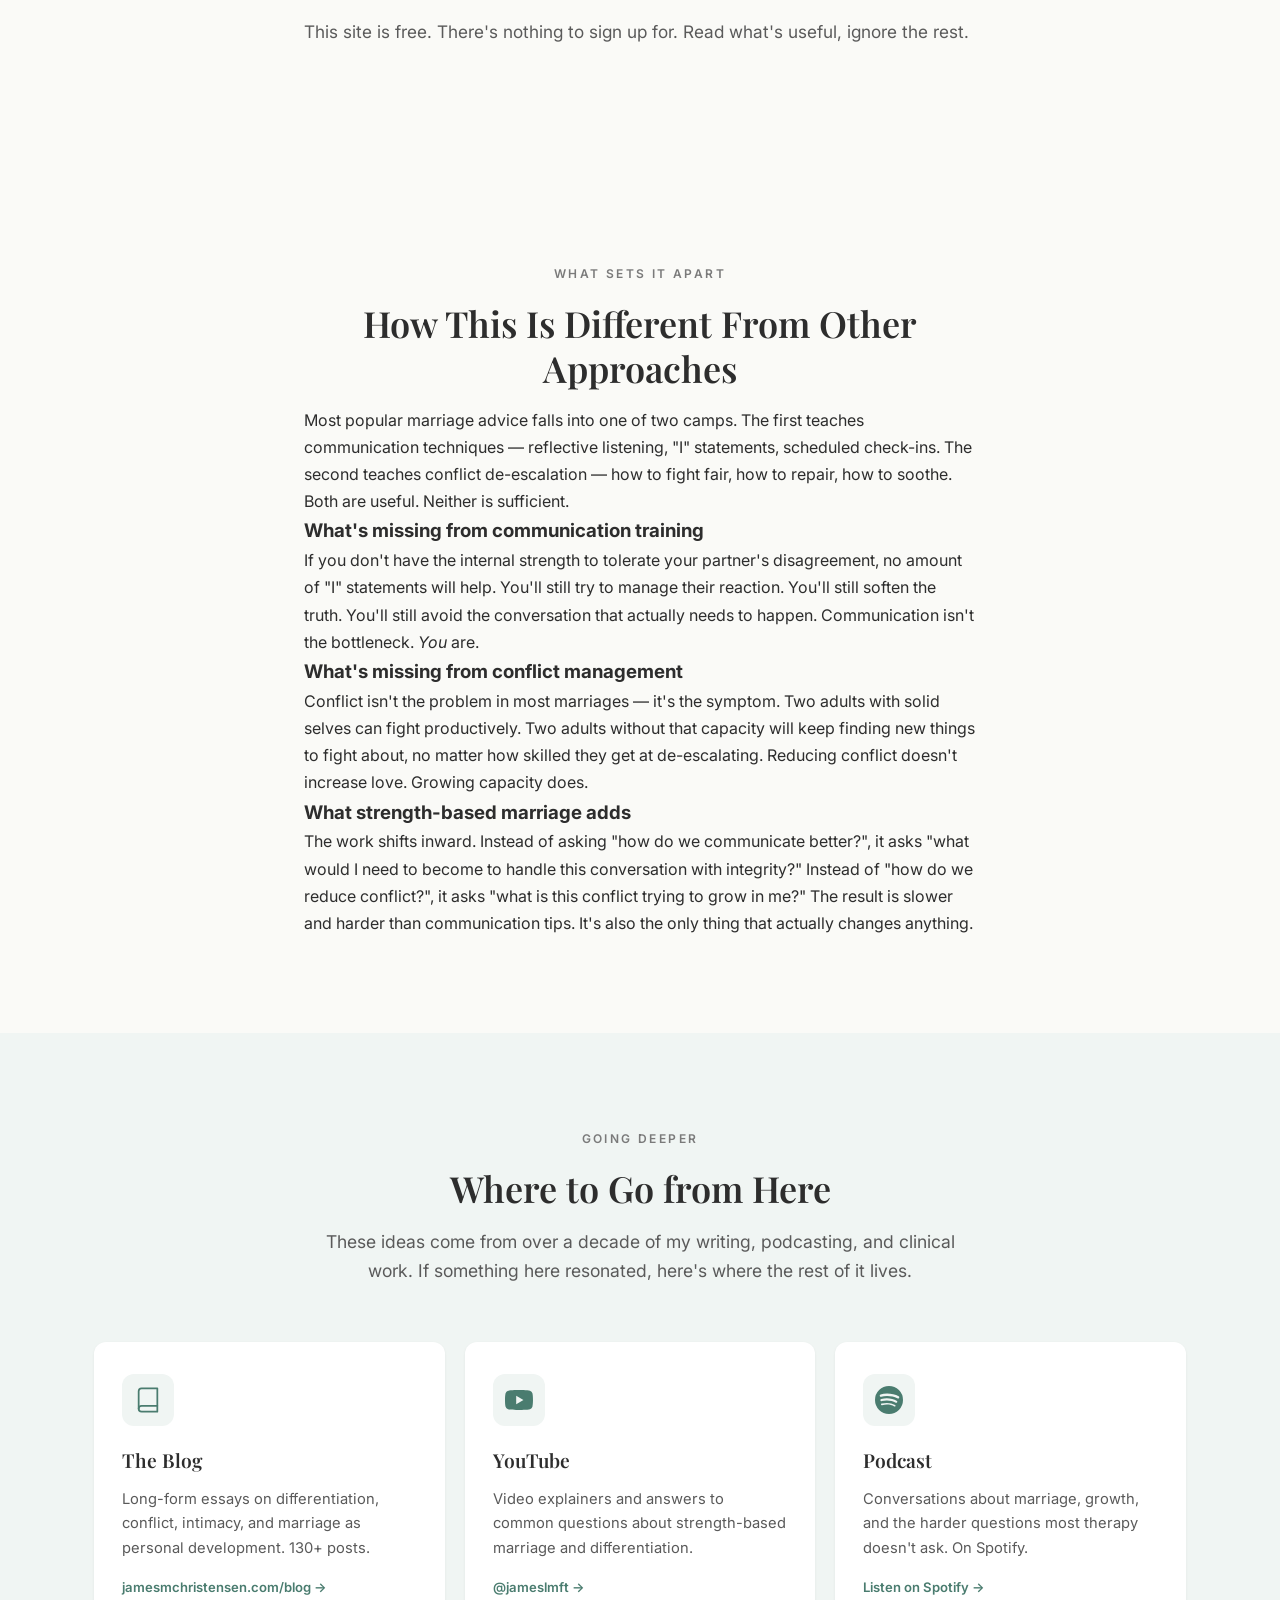
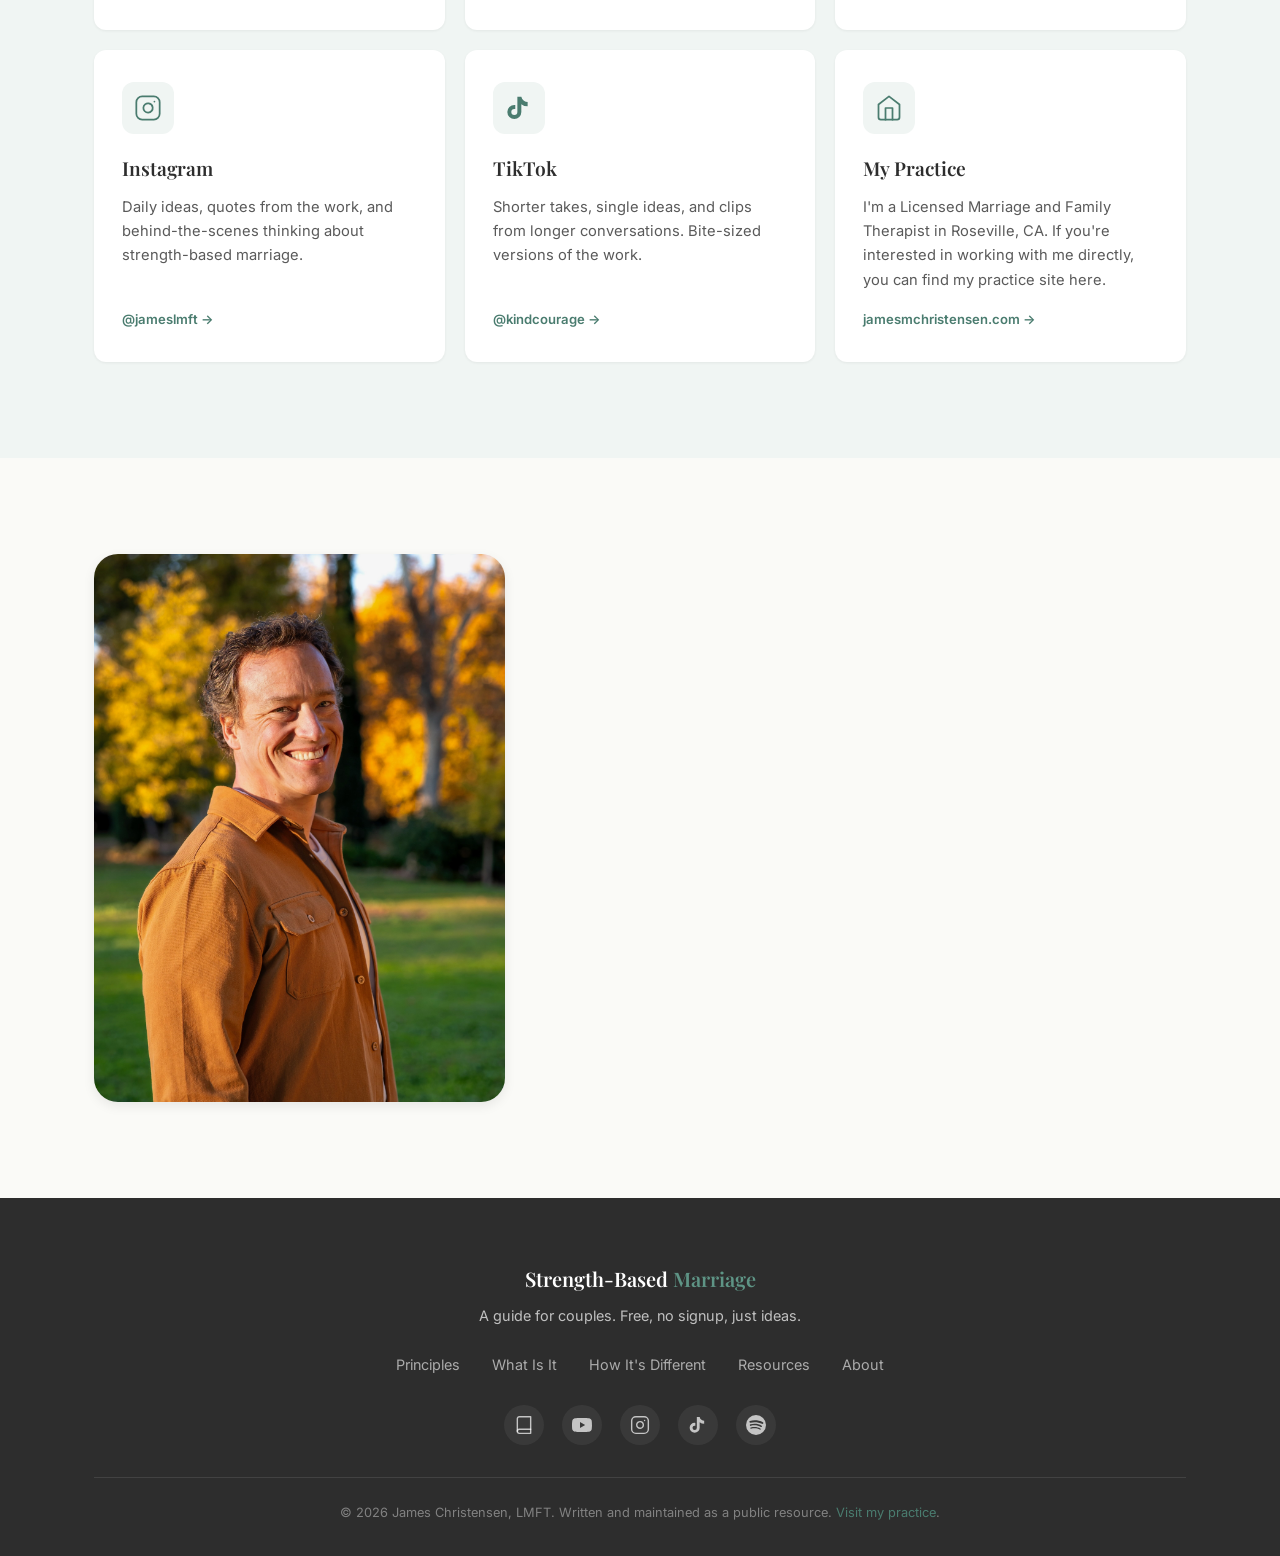
==== commit 8016ca0a: "Coherence pass: first-person voice, fix dead links, reconnect guide pages - Speak in first person th" ====
--- a/index.html
+++ b/index.html
@@ -20,6 +20,7 @@
         <span></span><span></span><span></span>
       </button>
       <ul class="nav-links" id="nav-links">
+        <li><a href="#principles">Principles</a></li>
         <li><a href="#what-is-it">What Is It</a></li>
         <li><a href="#different">How It's Different</a></li>
         <li><a href="#resources">Resources</a></li>
@@ -32,6 +33,7 @@
   <section class="section section-alt" id="principles">
     <div class="container">
       <h1 class="section-title">Core Principles</h1>
+      <p class="section-subtitle">A strength-based marriage starts with four principles. Everything else on this site builds on them.</p>
       <div class="grid-2 principles-grid">
         <div class="principle-card">
           <h3>The Most Important Question</h3>
@@ -61,7 +63,8 @@
       <p>Strength-based marriage is the idea that the work of a great marriage isn't about reducing conflict or learning the right things to say. It's about each partner developing the internal strength to show up differently &mdash; especially when it's hard.</p>
       <p>It's rooted in a model of relationships called <em>differentiation</em>: the ability to hold onto yourself while staying emotionally connected to your partner. To stay true to who you are without losing the bond, and to stay close to your partner without losing yourself.</p>
       <p>Most marriages don't fail because the couple doesn't love each other. They fail because the people in them haven't built the personal capacity required to love well over the long haul. Strength-based marriage is the practice of building that capacity.</p>
-      <p>This site is a guide to those ideas. It's free. There's nothing to sign up for. Read what's useful, ignore the rest.</p>
+      <p>Four ideas sit at the heart of it: <a href="differentiation.html">differentiation</a>, <a href="the-50-50-principle.html">the 50/50 principle</a>, <a href="adult-love.html">adult love</a>, and <a href="the-crucible.html">the crucible</a>. Each one has its own short guide on this site.</p>
+      <p>This site is free. There's nothing to sign up for. Read what's useful, ignore the rest.</p>
     </div>
   </section>
 
@@ -88,7 +91,7 @@
     <div class="container">
       <p class="section-eyebrow">Going Deeper</p>
       <h2 class="section-title">Where to Go from Here</h2>
-      <p class="section-subtitle">These ideas come from over a decade of writing, podcasting, and clinical work by James Christensen, LMFT. If something here resonated, here's where the rest of it lives.</p>
+      <p class="section-subtitle">These ideas come from over a decade of my writing, podcasting, and clinical work. If something here resonated, here's where the rest of it lives.</p>
       <div class="resources-grid">
         <a href="https://jamesmchristensen.com/blog" target="_blank" rel="noopener" class="resource-card">
           <div class="resource-icon">
@@ -134,8 +137,8 @@
           <div class="resource-icon">
             <svg width="28" height="28" viewBox="0 0 24 24" fill="none" stroke="currentColor" stroke-width="1.5" stroke-linecap="round" stroke-linejoin="round"><path d="M3 9l9-7 9 7v11a2 2 0 01-2 2H5a2 2 0 01-2-2z"/><polyline points="9 22 9 12 15 12 15 22"/></svg>
           </div>
-          <h3>His Practice</h3>
-          <p>James is a Licensed Marriage and Family Therapist in Roseville, CA. If you're interested in his clinical work, you can find it on his practice site.</p>
+          <h3>My Practice</h3>
+          <p>I'm a Licensed Marriage and Family Therapist in Roseville, CA. If you're interested in working with me directly, you can find my practice site here.</p>
           <span class="resource-link">jamesmchristensen.com &rarr;</span>
         </a>
       </div>
@@ -169,6 +172,7 @@
         <p>A guide for couples. Free, no signup, just ideas.</p>
       </div>
       <div class="footer-links">
+        <a href="#principles">Principles</a>
         <a href="#what-is-it">What Is It</a>
         <a href="#different">How It's Different</a>
         <a href="#resources">Resources</a>
@@ -192,7 +196,7 @@
         </a>
       </div>
       <div class="footer-bottom">
-        <p>&copy; 2026 James Christensen, LMFT. Written and maintained as a public resource. <a href="https://jamesmchristensen.com" target="_blank" rel="noopener">Visit his practice</a>.</p>
+        <p>&copy; 2026 James Christensen, LMFT. Written and maintained as a public resource. <a href="https://jamesmchristensen.com" target="_blank" rel="noopener">Visit my practice</a>.</p>
       </div>
     </div>
   </footer>
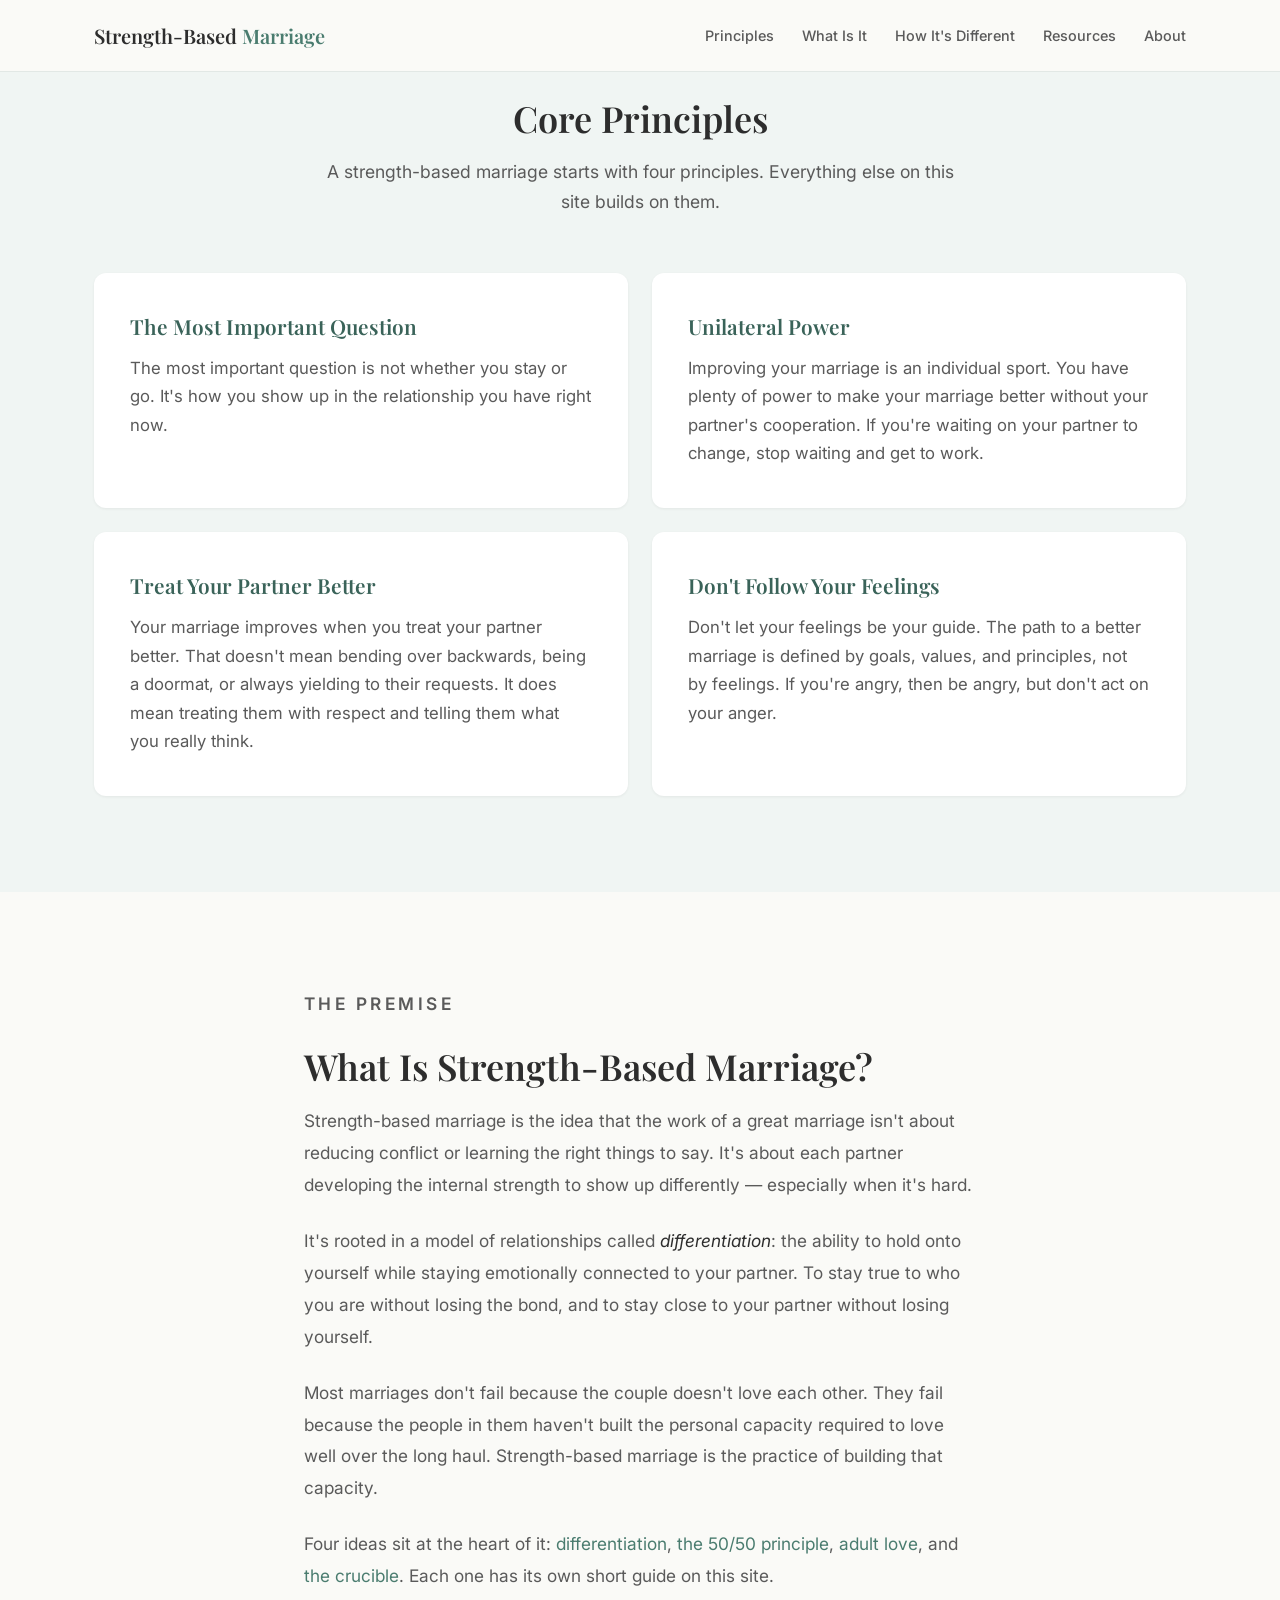
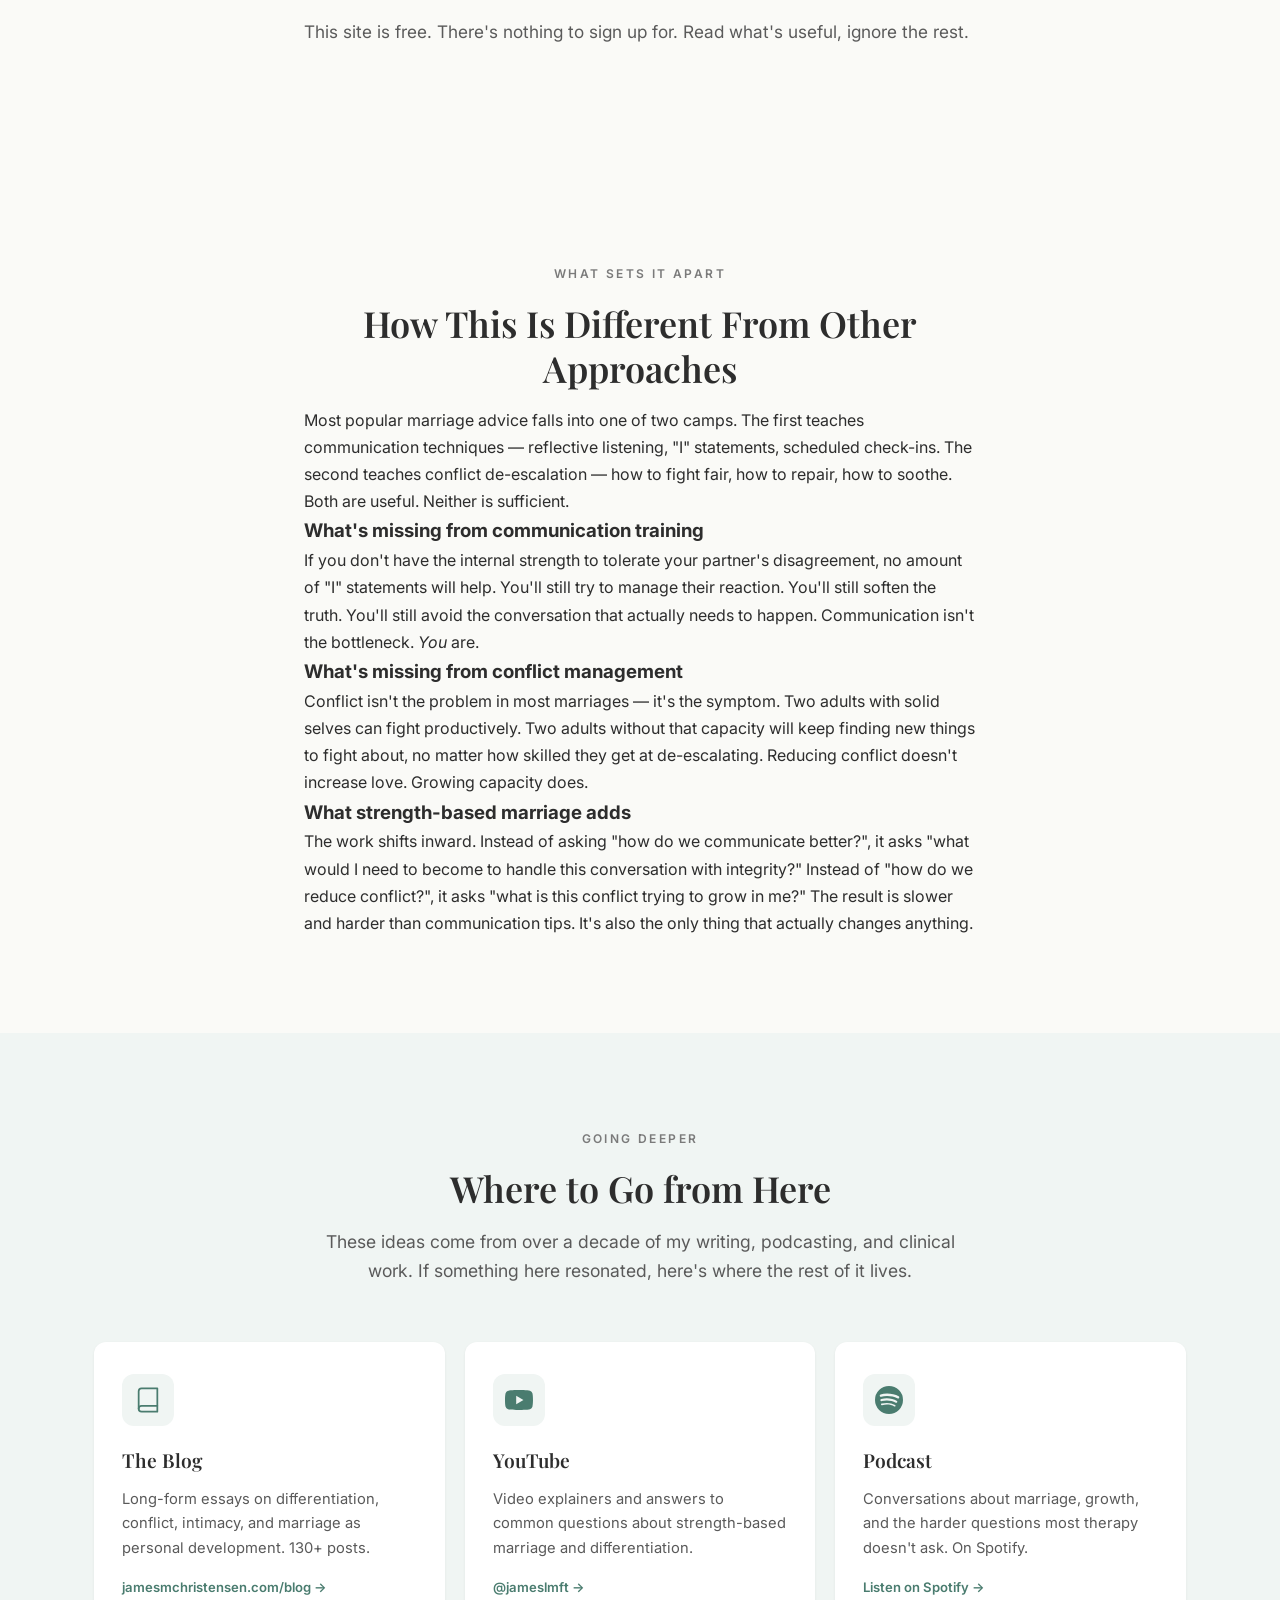
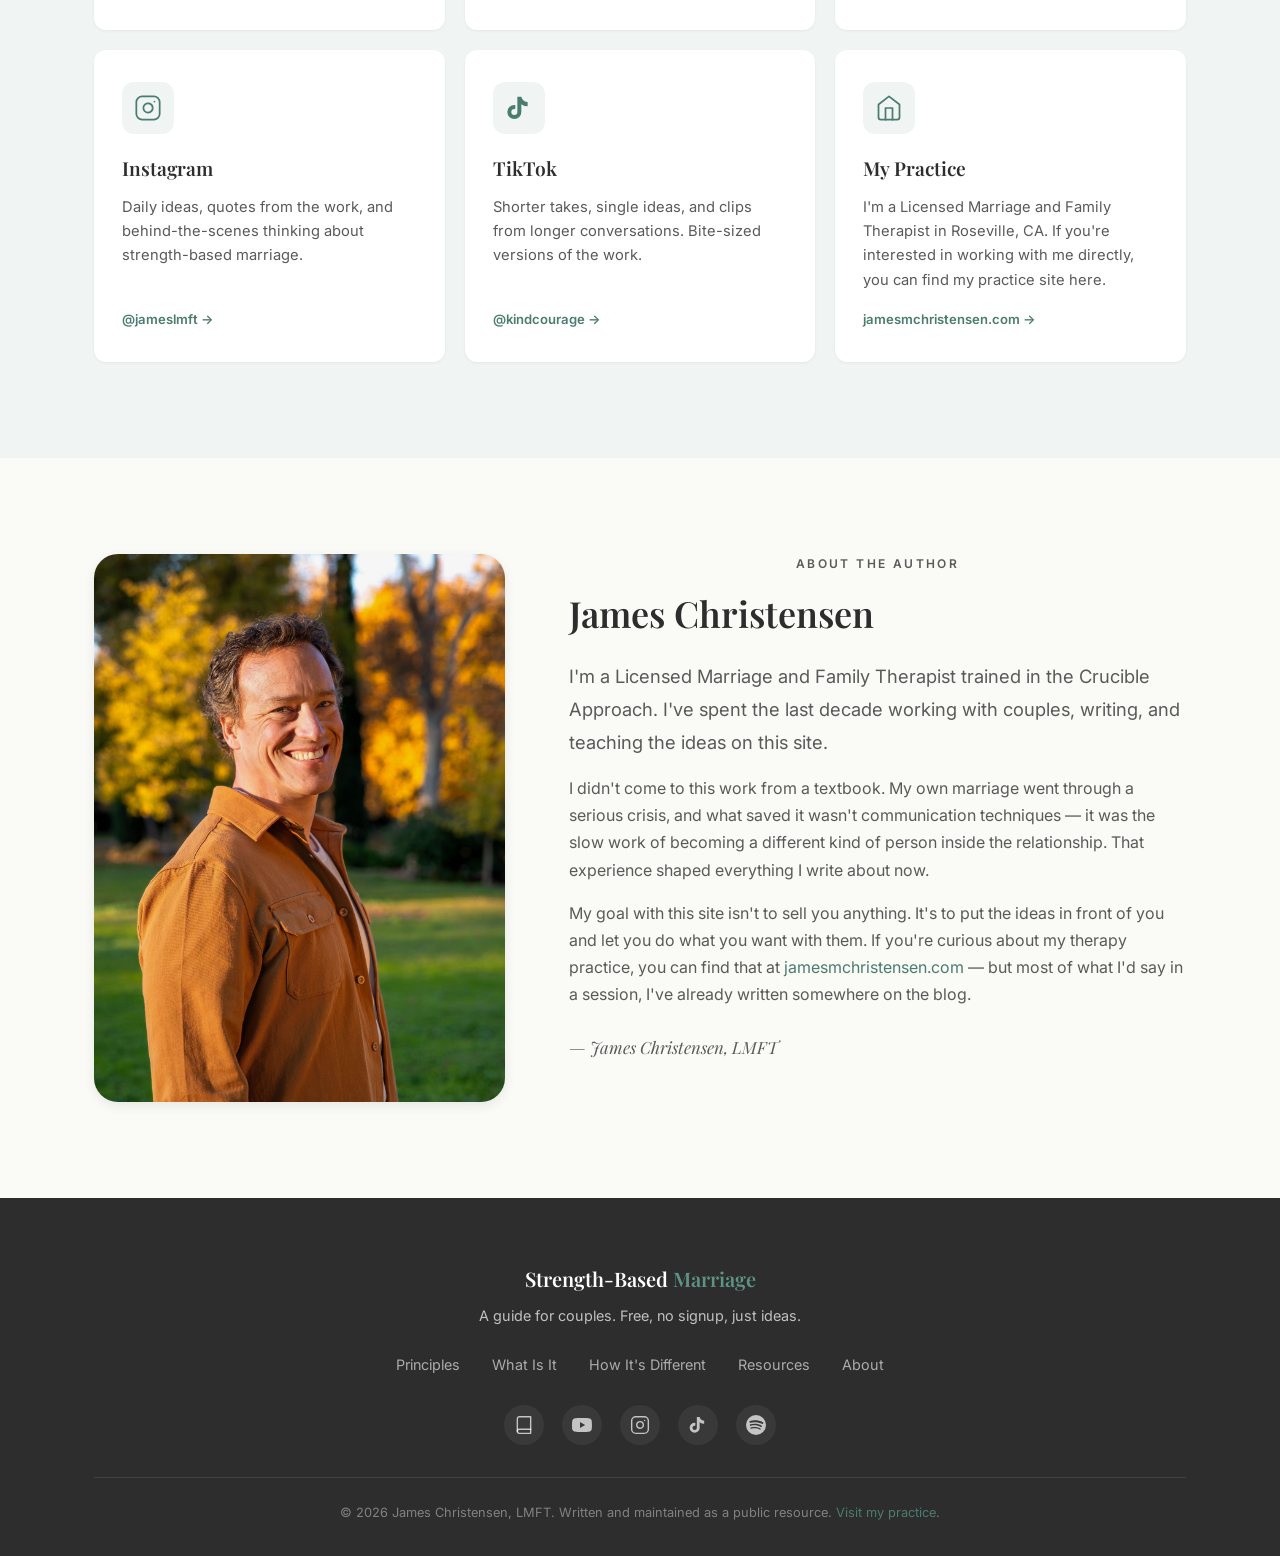
==== commit c2b237c1: "Remove dead JS: contact-form handler and fade-in animation No page has a contact form, and the fade-" ====
--- a/index.html
+++ b/index.html
@@ -201,6 +201,6 @@
     </div>
   </footer>
 
-  <script src="script.js?v=4"></script>
+  <script src="script.js?v=5"></script>
 </body>
 </html>
